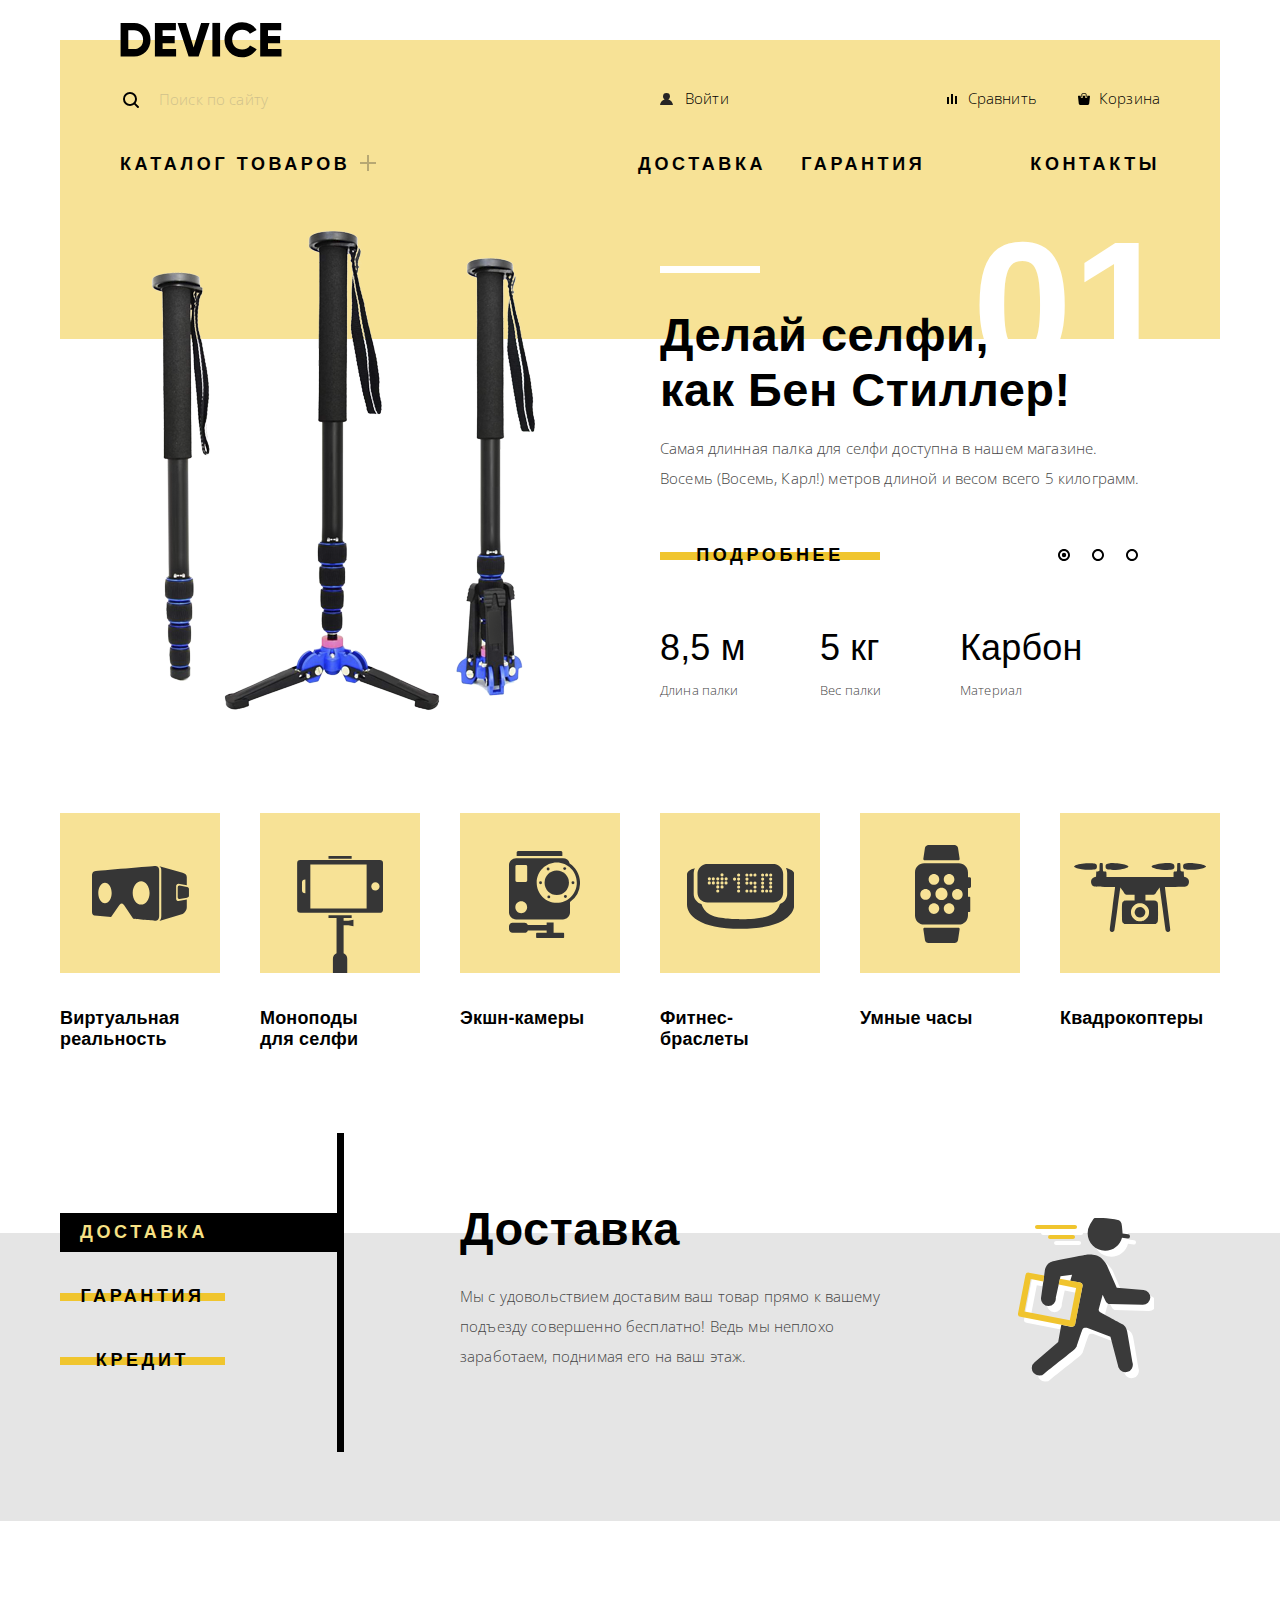
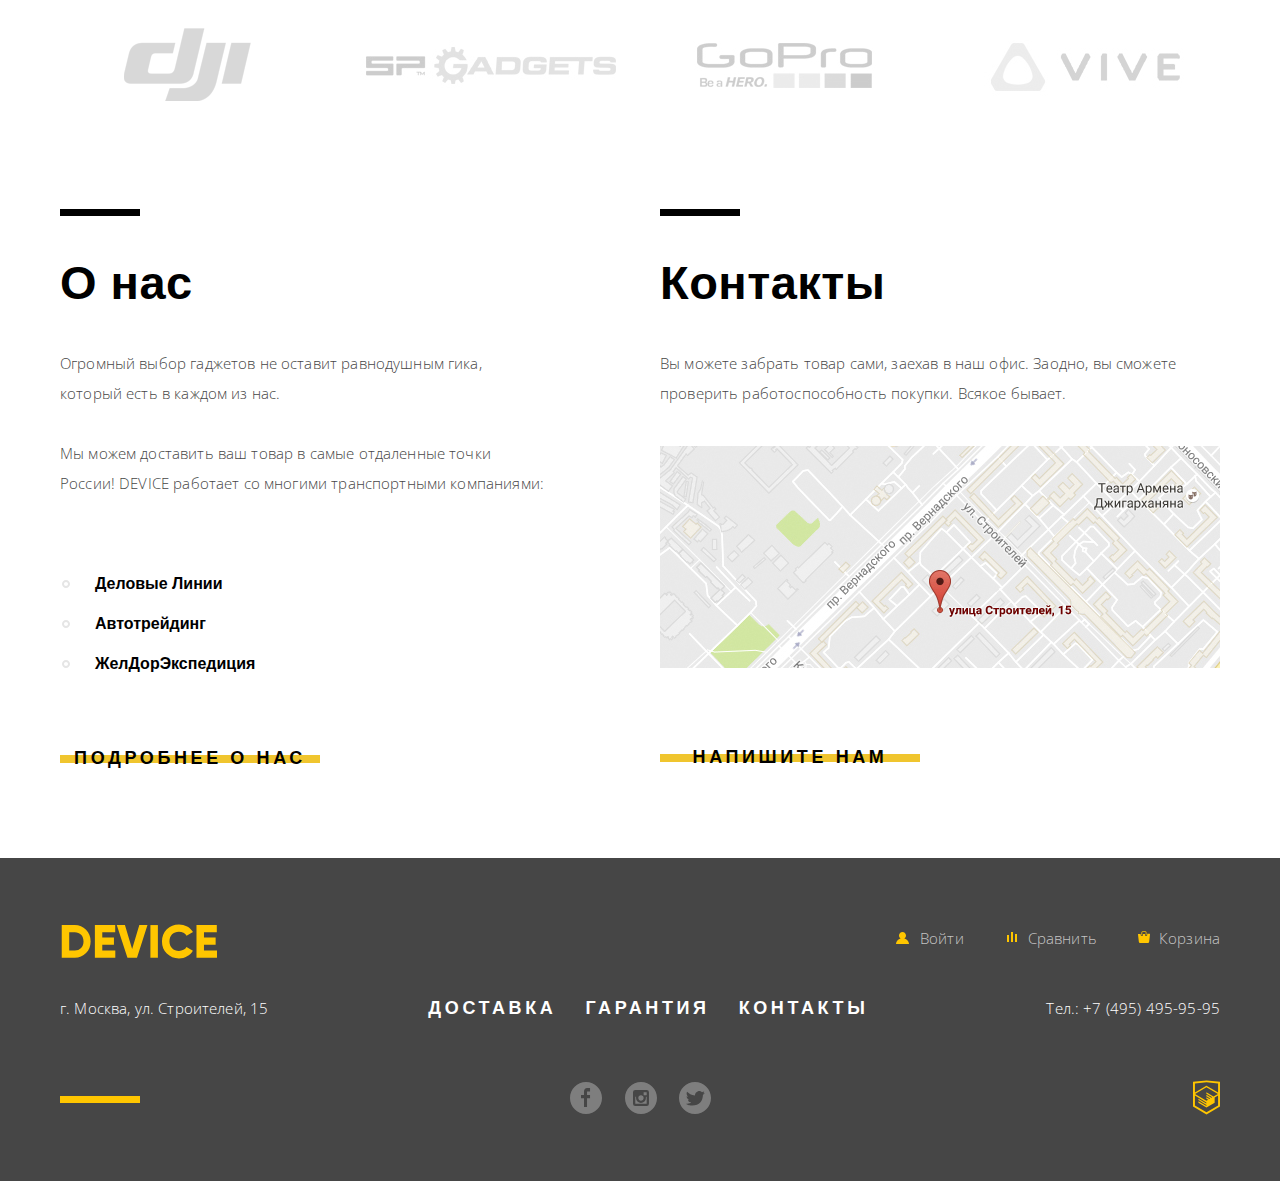
==== index.html @ 2a6118da "начали филтр" ====
<!DOCTYPE html>
<html lang="ru">
  <head>
    <meta charset="utf-8">
    <title>HTML Academy: Девайс</title>
    <link href="https://fonts.googleapis.com/css?family=Open+Sans:300&amp;subset=cyrillic" rel="stylesheet">
    <link href="css/normalize.css" rel="stylesheet">
    <link href="css/style.css" rel="stylesheet">
  </head>
  <body>

    <div class="container">
      <header class="main-header">
        <a class="header-logo">
          <img src="img/logo.svg" width="164" height="36" alt="Логотип магазина гаджетов «Девайс»">
        </a>
        <div class="navigation">
          <form class="search-navigation" action="https://echo.htmlacademy.ru" method="post">
            <label class="visually-hidden" for="search">Поиск по сайту</label>
            <input id="search" type="search" name="search" placeholder="Поиск по сайту">
            <button class="search">Найти</button>
          </form>
          <ul class="user-navigation">
            <li class="login">
              <a class="login-link" href="login.html">Войти</a>
            </li>
            <li class="compare">
              <a class="compare-link" href="compare.html">Сравнить</a>
            </li>
            <li class="cart">
              <a class="cart-link" href="cart.html">Корзина</a>
            </li>
          </ul>
        </div>

        <nav class="main-navigation">
          <ul class="site-navigation">
            <li class="catalog"><a class="catalog-link" href="catalog.html">Каталог товаров</a>
              <ul class="drop-menu">
                <li><a href="virtual-reality.html">Виртуальная реальность</a></li>
                <li><a href="monopods.html">Моноподы для селфи</a></li>
                <li><a href="cameras.html">Экшн-камеры</a></li>
                <li><a href="fitness-bracelet.html">Фитнес-браслеты</a></li>
                <li class="smart-watch"><a href="smart-watch.html">Умные часы</a></li>
                <li><a href="quadrocopters.html">Квадрокоптеры</a></li>
              </ul>
            </li>
            <li class="delivery-link"><a href="delivery.html">Доставка</a></li>
            <li class="guarantee-link"><a href="guarantee.html">Гарантия</a></li>
            <li class="contacts-link"><a href="contacts.html">Контакты</a></li>
          </ul>
        </nav>
      </header>
    </div>

    <main class="main-index">
      <h1 class="visually-hidden">Магазин гаджетов «Девайс»</h1>
      <input class="visually-hidden" type="radio" id="product-1" name="slider-toggle" checked>
      <input class="visually-hidden" type="radio" id="product-2" name="slider-toggle">
      <input class="visually-hidden" type="radio" id="product-3" name="slider-toggle">
      <input class="visually-hidden" type="radio" id="info-button-1" name="info-toggle" checked>
      <input class="visually-hidden" type="radio" id="info-button-2" name="info-toggle">
      <input class="visually-hidden" type="radio" id="info-button-3" name="info-toggle">
      <div class="container">
        <section class="slider">
          <h2 class="visually-hidden">Слайдер</h2>
          <div class="slide slide-thirst" id="slide1">
            <img src="img/slide-1.png" width="384" height="486" alt="селфи-палка">
            <div class="slider-text">
              <b class="slider-title">Делай селфи,<br> как Бен Стиллер!</b>
              <span class="number">01</span>
              <p>Самая длинная палка для селфи доступна в нашем магазине. Восемь (Восемь, Карл!) метров длиной и весом всего 5 килограмм.</p>
              <a class="button" href="http://placehold.it">Подробнее</a>
              <div class="table">
                <ul>
                  <li class="stroke2">8,5 м</li>
                  <li class="stroke1">Длина палки</li>
                </ul>
                <ul class="weight">
                  <li class="stroke2">5 кг</li>
                  <li class="stroke1">Вес палки</li>
                </ul>
                <ul>
                  <li class="stroke2">Карбон</li>
                  <li class="stroke1">Материал</li>
                </ul>
              </div>
            </div>
          </div>

          <div class="slide slide-second" id="slide2">
            <img src="img/slide-2.png" width="345" height="485" alt="фитнес-браслет">
            <div class="slider-text">
              <b class="slider-title">Худеем<br> правильно!</b>
              <span class="number">02</span>
              <p>Мотивирующие фитнес-браслеты помогут найти в себе силы не пропускать занятия и соблюдать диету.</p>
              <a class="button" href="http://placehold.it">Подробнее</a>
              <div class="table">
                <ul>
                  <li class="stroke2">48 часов</li>
                  <li class="stroke1">Без подзарядки</li>
                </ul>
              </div>
            </div>
          </div>

          <div class="slide slide-third" id="slide3">
            <img src="img/slide-3.png" width="526" height="334" alt="квадрокоптер">
            <div class="slider-text">
              <b class="slider-title">Порхает как бабочка, жалит как пчела!</b>
              <span class="number">03</span>
              <p>Этот обычный, на первый взгляд, квадрокоптер оснащен мощным лазером, замаскированным под стандартную камеру.</p>
              <a class="button" href="http://placehold.it">Подробнее</a>
              <div class="table">
                <ul>
                  <li class="stroke2">800 м</li>
                  <li class="stroke1">Дальность полета</li>
                </ul>
                <ul>
                  <li class="stroke2">50 м</li>
                  <li class="stroke1">Радиус поражения</li>
                </ul>
              </div>
            </div>
          </div>

          <div class="navigation-slider">
            <label for="product-1">Слайд1</label>
            <label for="product-2">Слайд2</label>
            <label for="product-3">Слайд3</label>
          </div>
        </section>
      </div>

      <div class="container">
        <section class="catalog-icon">
          <h2 class="visually-hidden">Каталог</h2>
          <ul class="catalog-icon-list">
            <li class="catalog-icon-categories">
              <a class="icon icon1" href="virtual-reality.html">
                <h3>Виртуальная реальность</h3>
                <div class="catalog-icon-icons"></div>
              </a>
            </li>
            <li class="catalog-icon-categories">
              <a class="icon icon2" href="monopods.html">
                <h3>Моноподы<br>для селфи</h3>
                <div class="catalog-icon-icons"></div>
              </a>
            </li>
            <li class="catalog-icon-categories">
              <a class="icon icon3" href="cameras.html">
                <h3>Экшн-камеры</h3>
                <div class="catalog-icon-icons"></div>
              </a>
            </li>
            <li class="catalog-icon-categories">
              <a class="icon icon4" href="fitness-bracelet.html">
                <h3>Фитнес-браслеты</h3>
                <div class="catalog-icon-icons"></div>
              </a>
            </li>
            <li class="catalog-icon-categories">
              <a class="icon icon5" href="smart-watch.html">
                <h3>Умные часы</h3>
                <div class="catalog-icon-icons"></div>
              </a>
            </li>
            <li class="catalog-icon-categories">
              <a class="icon icon6" href="quadrocopters.html">
                <h3>Квадрокоптеры</h3>
                <div class="catalog-icon-icons"></div>
              </a>
            </li>
          </ul>
        </section>
      </div>

      <section class="info">
        <h2 class="visually-hidden">Информация</h2>
        <div class="container">
          <div class="info-block">
            <div class="info-navigation">
              <label class="button" for="info-button-1">Доставка</label>
              <label class="button" for="info-button-2">Гарантия</label>
              <label class="button" for="info-button-3">Кредит</label>
            </div>

            <div id="delivery" class="info-about-us">
              <h2 class="info-about">Доставка</h2>
              <p>Мы с удовольствием доставим ваш товар прямо к вашему подъезду совершенно бесплатно! Ведь мы неплохо заработаем, поднимая его на ваш этаж.</p>
              <div class="delivery-icon"></div>
            </div>

            <div id="warranty" class="info-about-us">
              <h2 class="info-about">Гарантии</h2>
              <p>Если из-за возгорания купленного у нас товара у вас сгорит дом — не переживайте, мы выдадим вам новый.<br>Товар, не дом, конечно же.</p>
              <div class="warranty-icon"></div>
            </div>

            <div id="credit" class="info-about-us">
              <h2 class="info-about">Кредит</h2>
              <p>Залезть в долговую яму стало проще! Кредитные консультанты подберут для вас наиболее выгодные<br>условия кредита. Выгодные для нашего банка, разумеется.</p>
              <div class="credit-icon"></div>
            </div>
          </div>
        </div>
      </section>

      <div class="container">
        <section class="logotypes">
          <h2 class="visually-hidden">Производители девайсов</h2>
          <ul class="logotypes-fabricator">
            <li class="logotype-1"><img src="img/logo-1.png" width="260" height="100" alt="dji"></li>
            <li class="logotype-2"><img src="img/logo-2.png" width="260" height="100" alt="sp gadget"></li>
            <li class="logotype-3"><img src="img/logo-3.png" width="260" height="100" alt="gopro"></li>
            <li class="logotype-4"><img src="img/logo-4.png" width="260" height="100" alt="vive"></li>
          </ul>
        </section>

        <section class="company">
          <div class="about-us">
            <h2 class="about-us-title">О нас</h2>
            <p>Огромный выбор гаджетов не оставит равнодушным гика, который есть в каждом из нас.</p>
            <p>Мы можем доставить ваш товар в самые отдаленные точки России! DEVICE работает со многими транспортными компаниями:</p>
            <ul class="list">
              <li>Деловые Линии</li>
              <li>Автотрейдинг</li>
              <li>ЖелДорЭкспедиция</li>
            </ul>
            <a class="button about-us-button" href="http://placehold111.it">Подробнее о нас</a>
          </div>
          <div class="contacts">
            <h2 class="about-us-title">Контакты</h2>
            <p>Вы можете забрать товар сами, заехав в наш офис. Заодно, вы сможете проверить работоспособность покупки. Всякое бывает.</p>
            <a href="map.html">
              <img src="img/map.jpg" width="560" height="222" alt="г. Москва, улица Строителей,15">
            </a>
            <a class="button about-us-button" href="write_us.html">Напишите нам</a>
          </div>
        </section>
      </div>
    </main>

    <footer class="main-footer">
        <div class="container">
          <div class="first-line">
            <a class="footer-logo">
              <img src="img/logo_footer.svg" width="160" height="35" alt="Логотип магазина гаджетов «Девайс»">
            </a>
            <ul class="footer-user-navigation">
              <li class="login">
                <a class="login-link-footer" href="login.html">Войти</a>
              </li>
              <li class="compare">
                <a class="compare-link-footer" href="compare.html">Сравнить</a>
              </li>
              <li class="cart">
                <a class="cart-link-footer" href="cart.html">Корзина</a>
              </li>
            </ul>
          </div>
          <div class="second-line">
            <p class="footer-contact">г. Москва, ул. Строителей, 15</p>
            <ul class="footer-site-navigation">
              <li><a href="delivery.html">Доставка</a></li>
              <li><a href="guarantee.html">Гарантия</a></li>
              <li><a href="contacts.html">Контакты</a></li>
            </ul>
            <p class="footer-contact-phone">Тел.: +7 (495) 495-95-95</p>
          </div>
          <div class="third-line">
            <ul class="footer-social">
              <li>
                <a class="social-button" href="#">
                  <img src="img/fb.svg" width="32" height="32" alt="Фейсбук">
                </a>
              </li>
              <li>
                <a class="social-button" href="#">
                  <img src="img/instagram.svg" width="32" height="32" alt="Инстаграм">
                </a>
              </li>
              <li>
                <a class="social-button" href="#">
                  <img src="img/twitter.svg" width="32" height="32" alt="Твиттер">
                </a>
              </li>
            </ul>
            <a class="html-academy" href="https://htmlacademy.ru">
              <img src="img/logo-html.svg" width="27" height="35" alt="HTML Academy">
            </a>
          </div>
        </div>
    </footer>

    <section class=" modal modal-write-us modal">
      <h2 class="visually-hidden">Напишите нам</h2>
      <form class="write-us-form" action="https://echo.htmlacademy.ru" method="post">
        <p class="write-us-item name-input">
          <label for="write-us-name">Ваше имя:</label>
          <input id="write-us-name" type="text" name="name" placeholder="Представьтесь, пожалуйста">
        </p>
        <p class="write-us-item e-mail-input">
          <label for="write-us-e-mail">Ваш e-mail</label>
          <input id="write-us-e-mail" type="text" name="e-mail" placeholder="Для отправки ответа">
        </p>
        <p class="write-us-item comment-input">
          <label for="write-us-comment">Текст письма:</label>
          <textarea name="input" id="write-us-comment" rows="7" placeholder="В свободной форме"></textarea>
        </p>
        <button class="button" type="submit">Отправить</button>
      </form>
      <button class="modal-close" type="button">Закрыть</button>
    </section>
    <section class="modal modal-map">
      <h2 class="visually-hidden">Как до нас добраться</h2>
      <img src="img/map-big.jpg" width="960" height="559" alt="г. Москва, улица Строителей,15">
      <button class="modal-close" type="button">Закрыть</button>
    </section>
  </body>
</html>
---- css/style.css ----
@font-face {
    font-family: 'gilroyextrabold';
    src: url('../fonts/gilroyextrabold-webfont.woff2') format('woff2');
    font-weight: normal;
    font-style: normal;
}

@font-face {
    font-family: 'gilroylight';
    src: url('../fonts/gilroylight-webfont.woff2') format('woff2');
    font-weight: normal;
    font-style: normal;
}

body {
  margin: 0;
  padding: 0;

  font-family: "Open Sans", Tahoma, sans-serif;
  font-size: 15px;
  letter-spacing: 0.01em;
  line-height: 30px;
  font-weight: 300;
  color: #464646;

  background-color: #ffffff;
}

a {
  text-decoration: none;
}

.visually-hidden {
  position: absolute;

  width: 1px;
  height: 1px;
  margin: -1px;
  border: 0;
  padding: 0;

  white-space: nowrap;

  clip-path: inset(100%);
  clip: rect(0 0 0 0);
  overflow: hidden;
}

.container {
  position: relative;

  width: 1160px;
  margin-left: auto;
  margin-right: auto;
  margin-bottom: 0;
  padding-left: 20px;
  padding-right: 20px;
}

.main-header {
  display: flex;
  flex-direction: column;

  margin-top: 40px;
  padding-left: 60px;
  padding-right: 60px;
  background-color: #f7e296;
  height: 299px;
}

.header-catalog {
  height: 186px;
  margin-bottom: 46px;
}

.header-logo {
  margin-top: -18px;
  margin-bottom: 22px;
  width: 164px;
  height: 36px;
}

.navigation {
  display: flex;
  justify-content: space-between;
  margin: 0;
  margin-bottom: 25px;
}

.search-navigation {
  position: relative;

  display: flex;
  justify-content: space-between;
  width: 441px;
  white-space: nowrap;
}

.search-navigation input {
  height: 49px;
  width: 356px;
  margin: 0;
  padding-top: 2px;
  padding-left: 39px;
  padding-bottom: 11px;
  border: 0;

  font-family: "Open Sans", Tahoma, sans-serif;
  font-size: 15px;
  letter-spacing: 0.01em;
  line-height: 36px;
  font-weight: 300;
  opacity: 0.3;
  border-bottom: 2px solid transparent;
  background-color: transparent;
}

.search-navigation::before {
  content: "";

  position: absolute;
  top: 12px;
  left: 3px;

  width: 16px;
  height: 16px;

  background-image: url('../img/search.svg');
  background-repeat: no-repeat;
  background-position: 0 0;
}

.search-navigation input:hover {
  opacity: 0.6;
  border-bottom: 2px solid transparent;
}

.search-navigation input:focus {
  opacity: 1;
  border-bottom: 2px solid #000000;
  outline: none;
}

.search-navigation input[type="search"]:focus + .search {
  display: block;
}

.navigation button {
  display: none;

  height: 49px;
  width: 85px;
  padding: 0;
  margin: 0;
  border: 2px solid #000000;
  border-radius: 0;
  background-color: inherit;
}

.navigation button:hover {
  display: block;

  color: #ffffff;
  background-color: #000000;
  outline: none;
}

.navigation button:focus {
  display: block;

  color: rgba(255, 255, 255, 0.3);
  background-color: #000000;
  outline: none;
}

.user-navigation {
  display: flex;
  justify-content: space-between;
  flex-wrap: wrap;
  width: 500px;
  margin: 0;
  padding: 0;
  font-size: 15px;
  line-height: 36px;
  color: #000000;
}

.login-link {
  position: relative;
  padding-left: 25px;
}

.login-link::before {
  content: "";

  position: absolute;
  top: 13px;
  left: 0px;

  width: 13px;
  height: 12px;

  background-image: url('../img/user.svg');
  background-repeat: no-repeat;
  background-position: 0 0;
}

.login {
  margin-right: 16px;
}

.exit {
  margin-right: 16px;
  opacity: 0.3;
}

.compare-link {
  position: relative;
  padding-left: 27px;
}

.compare {
  margin-left: auto;
}

.compare-link::before {
  content: "";

  position: absolute;
  top: 14px;
  left: 6px;

  width: 10px;
  height: 10px;

  background-image: url('../img/compare.svg');
  background-repeat: no-repeat;
  background-position: 0 0;
}

.cart-link {
  position: relative;
  padding-left: 25px;
}

.cart {
  margin-left: 37px;
}

.cart-link::before {
  content: "";

  position: absolute;
  top: 13px;
  left: 4px;

  width: 12px;
  height: 12px;

  background-image: url('../img/cart.svg');
  background-repeat: no-repeat;
  background-position: 0 0;
}

.compare-link:hover::before,
.cart-link:hover::before,
.login-link:hover::before {
  opacity: 0.6;
}

.compare-link:hover::before,
.cart-link:hover::before,
.login-link:focus::before {
  opacity: 0.3;
}

.main-navigation {
  margin-bottom: 38px;

  font-family: "Gilroy", Tahoma, sans-serif;
  font-size: 18px;
  letter-spacing: 0.2em;
  line-height: normal;
  font-weight: 800;
  text-transform: uppercase;
  color: #000000;
}

.site-navigation {
  display: flex;
  justify-content: space-between;
  flex-wrap: wrap;
  padding: 0;
  margin: 0 auto;
}

.main-navigation li {
  white-space: nowrap;
}

.catalog-link {
  padding-right: 30px;
}

.catalog {
  position: relative;
  margin-right: auto;
}

.delivery-link {
  margin-left: 35px;

}

.guarantee-link  {
  margin-left: 35px;
}

.contacts-link {
  margin-left: 105px;
}

.catalog-link::after {
  content: "";

  position: absolute;
  top: 1px;
  right: 4px;

  width: 16px;
  height: 16px;

  background-image: url('../img/plus.svg');
  background-repeat: no-repeat;
  background-position: 0 0;
  opacity: 0.3;
}

.site-navigation .drop-menu {
  position: absolute;
  top: 20px;
  left: -60px;
  z-index: 3;

  display: flex;
  flex-direction: column;
  flex-wrap: wrap;
  align-items: stretch;
  align-content: flex-start;

  width: 1160px;
  height: 140px;

  margin: 0;
  padding: 0;
  padding-top: 25px;
  background: #f7e296;

  font-family: "Open Sans", Tahoma, sans-serif;
  font-size: 15px;
  letter-spacing: 0.01em;
  line-height: 36px;
  font-weight: 300;
}

.main-navigation > ul > li .drop-menu {
  display: none;
}

.smart-watch {
  margin-bottom: 40px;
}

.drop-menu li {
  margin-left: 60px;
}

.drop-menu a {
  display: flex;
  letter-spacing: normal;
  text-transform: none;
}

.main-navigation > ul > li:hover .drop-menu {
    display: flex;
}

.search-navigation,
.site-navigation,
.user-navigation,
.drop-menu {
  list-style: none;
}

.site-navigation a,
.user-navigation a,
.drop-menu a {
  display: block;
  color: #000000;
}

.site-navigation a:hover,
.user-navigation a:hover,
.search-navigation a:hover {
  color: rgba(0, 0, 0, 0.6);
}

.site-navigation a:focus,
.user-navigation a:focus {
  color: rgba(0, 0, 0, 0.3);
}

.search-navigation a:focus {
  color: rgba(0, 0, 0, 1);
}

.slide b {
  font-family: "Gilroy", Tahoma, sans-serif;
  font-size: 47px;
  line-height: normal;
  font-weight: 800;
  letter-spacing: 0.01em;
  color: #000000;
}

.slider-text p,
.info p,
.company p {
  font: inherit;
}

.slider {

  display: flex;
  justify-content: flex-end;
  width: 1160px;
  margin: 0 auto;

  margin-top: -112px;
  margin-bottom: 98px;
}

.slide {
  display: none;
}

.slider-text  {
  display: block;
  width: 560px;
  padding: 0;
  margin-top: 80px;
}

.slider-text p {
  margin-top: 16px;;
  margin-right: 70px;
  margin-bottom: 43px;
}

.slide-thirst img {
  margin-left: 85px;
  margin-right: 125px;
}

.slide-second img {
  margin-left: 116px;
  margin-right: 132px;
}

.slide-third img {
  margin-top: 65px;
  margin-left: 26px;
  margin-right: 40px;
}

.slider-title {
  position: relative;
  z-index: 2;

  margin-top: 80px;
}

.slider-title::after {
  content: "";

  position: absolute;
  top: -42px;
  left: 0;

  width: 100px;
  height: 7px;

  background-color: #ffffff;
}

.number {
  position: absolute;
  top: -12px;
  right: 68px;

  font-family: "Gilroy", Tahoma, sans-serif;
  font-size: 179px;
  line-height: 179px;
  font-weight: 800;
  color: #ffffff;
}

.navigation-slider {
  position: absolute;
  bottom: 154px;
  right: 80px;

  display: flex;
  margin: 0;

  font-size: 0;
}

.navigation-slider label {
  display: inline-block;

  width: 12px;
  height: 12px;
  margin-right: 22px;

  background-image: url('../img/radio-off.svg');
  cursor: pointer;
}

.table {
  display: flex;
}

.table ul {
  width: 160px;
  padding: 0;

  list-style: none;
}

.table .weight {
  width: 140px;
}

.table .stroke2 {
  margin-bottom: 11px;
}

.slider-text .button {
  width: 210px;
  margin: 0;
  margin-bottom: 37px;
}

.button {
  position: relative;
  display: inline-block;
  z-index: 1;
  padding: 9px 5px;

  font-family: "Gilroy", Tahoma, sans-serif;
  font-size: 18px;
  line-height: normal;
  letter-spacing: 0.2em;
  font-weight: 800;
  color: rgba(0, 0, 0, 1);
  vertical-align: middle;
  text-align: center;
  text-transform: uppercase;

  text-decoration: none;
}

.button::before {
  content: "";

  position: absolute;
  top: 40%;
  left: 0;
  z-index: -1;
  width: 100%;
  height: 8px;
  background-color: #f0c52e;
  transition: all 0.3s ease-in-out;
}

.button:hover::before {
  display: inline-block;

  top: 0;
  height: 100%;
}

.button:focus {
  display: inline-block;

  color: rgba(0, 0, 0, 0.3);
}

.stroke1 {
  font-size: 13px;
  line-height: 20px;
  font-weight: 300;
  color: inherit;
}

.stroke2 {
  font-family: "Gilroy", Tahoma, sans-serif;
  font-size: 36px;
  line-height: normal;
  font-weight: 300;
  color: #000000;
}

#product-1:checked ~ .container #slide1,
#product-2:checked ~ .container #slide2,
#product-3:checked ~ .container #slide3 {
  display: flex;
}

#product-1:checked ~ .container label[for="product-1"],
#product-2:checked ~ .container label[for="product-2"],
#product-3:checked ~ .container label[for="product-3"] {
  background-image: url('../img/radio-on.svg');
}

.main-index input {
  display: none;
}

.catalog-icon-list {
  display: flex;
  justify-content: space-between;
  align-items: flex-start;

  position: relative;
  top:0;

  margin: 0;
  padding: 0;
  list-style: none;
}

.icon1::before {
  content: "";

  position: absolute;
  top: 0px;
  z-index: 1;

  width: 160px;
  height: 160px;

  background-image: url('../img/popular-1.svg');
  background-repeat: no-repeat;
  background-position: 50% 50% ;
}

.icon2::before {
  content: "";

  position: absolute;
  top: 0px;
  z-index: 1;

  width: 160px;
  height: 160px;

  background-image: url('../img/popular-2.svg');
  background-repeat: no-repeat;
  background-position: 50% 100% ;
}

.icon3::before {
  content: "";

  position: absolute;
  top: 0px;
  z-index: 1;

  width: 160px;
  height: 160px;

  background-image: url('../img/popular-3.svg');
  background-repeat: no-repeat;
  background-position: 55% 52% ;
}

.icon4::before {
  content: "";

  position: absolute;
  top: 0px;
  z-index: 1;

  width: 160px;
  height: 160px;

  background-image: url('../img/popular-4.svg');
  background-repeat: no-repeat;
  background-position: 50% 54% ;
}

.icon5::before {
  content: "";

  position: absolute;
  top: 0px;
  z-index: 1;

  width: 160px;
  height: 160px;

  background-image: url('../img/popular-5.svg');
  background-repeat: no-repeat;
  background-position: 53% 52% ;
}

.icon6::before {
  content: "";

  position: absolute;
  top: 0px;
  z-index: 1;

  width: 160px;
  height: 160px;

  background-image: url('../img/popular-6.svg');
  background-repeat: no-repeat;
  background-position: 50% 55% ;
}

.catalog-icon-list h3 {
  order: 2;

  margin-top: 0;

  font-family: "Gilroy", Tahoma, sans-serif;
  font-size: 18px;
  letter-spacing: 0.01em;
  line-height: normal;
  font-weight: 800;
  vertical-align: top;
  list-style: none;
}

.catalog-icon-categories div {
  order: 1;
  margin-bottom: 35px;

  width: 160px;
  height: 160px;
  background-color: #f0c52e;
  opacity: 0.5;
}

.catalog-icon-categories {
  margin-left: 40px;
  margin-bottom: 85px;
}

.catalog-icon-categories:first-child {
  margin-left: 0;
}

.catalog-icon-categories a {
  display: flex;
  flex-direction: column;

  width: 160px;
  margin-bottom: 0;
  color: #000000;
}

.catalog-icon-categories a:hover::before {
  background-color: #f0c52e;
}

.catalog-icon-categories a:focus {
  opacity: 0.3;
}

.info {
  position: relative;
  min-height: 288px;
  margin-top: 80px;
  margin-bottom: 95px;
  padding: 0;
  background-color: #e5e5e5;
}

.info-block {
  display: flex;
  justify-content: space-between;
  position: relative;
}

.info-navigation {
  position: relative;
  width: 280px;

  margin-top: -20px;


  font-family: "Gilroy", Tahoma, sans-serif;
  font-size: 18px;
  letter-spacing: 0.2em;
  line-height: normal;
  font-weight: 800;
  text-transform: uppercase;
  color: #000000;
}


.info-about-us {
  display: none;
  position: relative;
  width: 760px;
  margin-top: -32px;
  margin-left: 120px;
}

.info-navigation label {
  z-index: 1;
  min-width: 125px;
  max-width: 250px;
  min-height: 20px;
  padding-left: 20px;
  padding-right: 20px;

  margin-bottom: 25px;
  background-color: transparent;
  border: none;
  outline: none;
  cursor: pointer;
}

#info-button-1:checked ~ .info #delivery,
#info-button-2:checked ~ .info #warranty,
#info-button-3:checked ~ .info #credit {
  display: block;
}

#info-button-1:checked ~ .info label[for=info-button-1],
#info-button-2:checked ~ .info label[for=info-button-2],
#info-button-3:checked ~ .info label[for=info-button-3] {
    color: #f7e184;
}

#info-button-1:checked ~ .info label[for=info-button-1]::before,
#info-button-2:checked ~ .info label[for=info-button-2]::before,
#info-button-3:checked ~ .info label[for=info-button-3]::before {
  top: 0;
  width: 280px;
  height: 100%;
  background-color: #000000;
}

.info-navigation::before {
  content: "";

  position: absolute;
  top: -80px;
  left: 277px;
  width: 7px;
  height: 319px;
  background-color: #000000;
}

.info-about {
  margin: 0;
  margin-bottom: 25px;

  font-family: "Gilroy", Tahoma, sans-serif;
  font-size: 47px;
  letter-spacing: 0.01em;
  line-height: normal;
  font-weight: 800;
  color: #000000;
}

.info-about-us p {
  width: 440px;
}

.delivery-icon {
  position: absolute;
  top: 17px;
  left: 558px;
  width: 136px;
  height: 164px;
  background-image: url('../img/delivery.svg');
  background-repeat: no-repeat;
}

.warranty-icon {
  position: absolute;
  top:0;
  left: 568px;
  width: 171px;
  height: 195px;
  background-image: url('../img/warranty.svg');
  background-repeat: no-repeat;
}

.credit-icon {
  position: absolute;
  top:0;
  left: 568px;
  width: 156px;
  height: 188px;
  background-image: url('../img/credit.svg');
  background-repeat: no-repeat;
}

.logotypes-fabricator {
  position: relative;
  display: flex;
  justify-content: space-between;
  flex-direction: row;
  padding: 0;
  margin-bottom: 86px;
  list-style: none;
}

.logotype-1::before {
  content: "";
  display: none;

  position: absolute;
  top: 0px;

  width: 260px;
  height: 100px;

  background-image: url('../img/logo-1_hover.png');
  background-repeat: no-repeat;
}

.logotype-2::before {
  content: "";
  display: none;

  position: absolute;
  top: 0px;

  width: 260px;
  height: 100px;

  background-image: url('../img/logo-2_hover.png');
  background-repeat: no-repeat;
}

.logotype-3::before {
  content: "";
  display: none;

  position: absolute;
  top: 0px;

  width: 260px;
  height: 100px;

  background-image: url('../img/logo-3_hover.png');
  background-repeat: no-repeat;
}

.logotype-4::before {
  content: "";
  display: none;

  position: absolute;
  top: 0px;

  width: 260px;
  height: 100px;

  background-image: url('../img/logo-4_hover.png');
  background-repeat: no-repeat;
}

.logotype-1:hover::before,
.logotype-2:hover::before,
.logotype-3:hover::before,
.logotype-4:hover::before {
  display: block;
}

.about-us-title {
  position: relative;
  margin-top: 44px;
  margin-bottom: 38px;

  font-family: "Gilroy", Tahoma, sans-serif;
  font-size: 47px;
  letter-spacing: 0.01em;
  line-height: normal;
  font-weight: 800;
  color: #000000;
}

.about-us-title::after {
  content: "";

  position: absolute;
  top: -46px;
  left: 0;

  width: 80px;
  height: 7px;

  background-color: #000000;
}

.company {
  display: flex;
  justify-content: space-between;
  padding: 0;
  margin-bottom: 80px;
}

.about-us {
  width: 560px;
  padding-right: 75px;
}

.contacts {
  width: 560px;
  margin-left: 40px;
}

.about-us p {
  margin-bottom: 30px;
}

.contacts p {
  margin-bottom: 38px;
}

.about-us ul {
  margin-top: 66px;
  margin-bottom: 55px;
}

.list {
  padding-left: 35px;

  font-family: "Gilroy", Tahoma, sans-serif;
  font-size: 16px;
  letter-spacing: 0;
  line-height: 40px;
  font-weight: 800;
  color: #000000;
  list-style: none;
}

.list li {
  position: relative;
}

.list li::before {
  content: "";

  position: absolute;
  top: 11px;
  left: -38px;

  width: 18px;
  height: 18px;

  background-image: url('../img/bulit.svg');
  background-repeat: no-repeat;
}
.contacts img {
  margin-bottom: 61px;
}

.about-us-button {
  min-width: 250px;
  max-width: 560px;
}

.page-title {
  margin-bottom: 30px;
  margin-left: 60px;
  padding: 0;

  font-family: "Gilroy", Tahoma, sans-serif;
  font-size: 47px;
  letter-spacing: 0.01em;
  font-weight: 800;
  color: #000000;

}

.breadcrumbs {
  display: flex;
  justify-content: flex-start;
  flex-wrap: wrap;
  margin-left: 60px;
  margin-top: 0;
  margin-bottom: 44px;
  padding: 0;

  font-family: "Open Sans", Tahoma, sans-serif;
  font-size: 14px;
  letter-spacing: 0.01em;
  font-weight: 300;
  color: rgba(0, 0, 0, 0.3);
  list-style: none;
}

.breadcrumbs li {
  position: relative;
  margin-right: 37px;
}

.breadcrumbs li::after {
  content: "";
  top: 12px;
  right: -19px;

  position: absolute;

  width: 4px;
  height: 7px;
  background-image: url('../img/nav-arrow.svg');
  background-repeat: no-repeat;
  background-color: transparent;
}

.breadcrumbs li:last-child {
  margin-right: 0;
}

.breadcrumbs a {
  color: rgba(0, 0, 0, 0.3);
}

.breadcrumbs a:hover {
  color: rgba(0, 0, 0, 0.6);
}

.breadcrumbs a:focus {
  color: rgba(0, 0, 0, 0.1);
}

.breadcrumbs-current::after {
  display: none;
}

.titles-container {
  min-height: 70px;
  margin: 0;
  padding: 0;
  background-color: rgba(0, 0, 0, 0.08);
}

.titles-wrapper {
  display: flex;
  justify-content: space-between;
  align-items: center;
  height: 70px;
  padding: 0;
}

.catalog-container {
  background-color: rgba(0, 0, 0, 0.3);

}

.filtrs-title,
.sort-title {
  margin: 0;
  padding: 0;

  font-family: "Gilroy", Tahoma, sans-serif;
  font-size: 16px;
  letter-spacing: 0.2em;
  line-height: normal;
  font-weight: 800;
  text-transform: uppercase;
  color: #000000;
}

.filtrs-title {
  margin-left: 60px;
  margin-right: 60px;
}

.sort {
  display: flex;
  justify-content: space-between;
  align-items: center;
  width: 760px;
}

.current {
  opacity: 1;
}

.sort-list a {
  font-size: 14px;
  letter-spacing: 0;
  line-height: 18px;
  font-weight: 300;
  color: rgba(0, 0, 0, 0.3);
}

.sort-list a:hover {
  color: rgba(0, 0, 0, 0.6);
}

.sort-list a:focus {
  color: rgba(0, 0, 0, 1);
}


.sort-list {
  display: flex;
  justify-content:flex-start;
  width: 500px;
  padding: 0;
  margin: 0;
  margin-right: auto;
  margin-left: 55px;
  list-style: none;
}

.sort-list li {
  margin-right: 29px;
}

.sort-list-min {
  display: flex;
  justify-content:space-between;
  width: 42px;
  height: 15px;
  padding: 0;
  margin: 0;
  list-style: none;
}

.max,
.min {
  position: relative;

  width: 11px;
  height: 10px;

  font-size: 0;
}

.max a::after {
  content: "";
  top: 0;
  left: 0;

  position: absolute;

  width: 11px;
  height: 10px;
  background-image: url('../img/icon-up-dir.svg');
  background-repeat: no-repeat;
  opacity: 0.2;
}

.min a::after {
  content: "";
  top: 0;
  left: 0;

  position: absolute;

  width: 11px;
  height: 10px;
  background-image: url('../img/icon-down-dir.svg');
  background-repeat: no-repeat;
}

.max a:hover::after,
.min a:hover::after {
  opacity: 0.4;
}

.max a:focus::after,
.min a:focus::after {
  opacity: 1;
}

.catalog-container .container {
  display: flex;
}

.filtrs {
  width: 200px;
  margin-left: 0;
  padding: 0;
  margin-top: 83px;
  margin-left: 60px;
}

.filter fieldset {
  border: none;
  margin: 0;
  margin-bottom: 47px;
  padding: 0;
}

.filter legend {
  margin-bottom: 20px;

  font-family: "Gilroy", Tahoma, sans-serif;
  font-size: 18px;
  letter-spacing: 0.01em;
  line-height: normal;
  font-weight: 800;
  color: #000000;
}

.filter-option label {
  position: relative;

  display: block;

  font-size: 14px;
  letter-spacing: 0.01em;
  line-height: 40px;
  font-weight: 300;
  color: #000000;

  cursor: pointer;
}

.filter ul {
  margin: 0;
  padding: 0;

  list-style: none;
}

.filter-option {
  margin-left: 40px;
  padding: 0;
}

.filter-input:hover {
  opacity: 0.6;
}

.filter-input:disabled + label {
  color: rgba(166, 166, 166);
}

.filter-input-checkbox + label::before {
  content: "";
  position: absolute;
  top: 7px;
  left: -39px;

  width: 23px;
  height: 23px;
  background-image: url('../img/checkbox-off.svg');
  background-repeat: no-repeat;
}

.filter-input-checkbox:checked + label::before {
  content: "";
  position: absolute;
  top: 7px;
  left: -39px;

  width: 27px;
  height: 23px;
  background-image: url('../img/checkbox-on.svg');
  background-repeat: no-repeat;
}

.filter-input-radio + label::before {
  content: "";
  position: absolute;
  top: 7px;
  left: -40px;

  width: 25px;
  height: 25px;
  background-image: url('../img/radio-off.svg');
  background-repeat: no-repeat;
}

.filter-input-radio:checked + label::before {
  content: "";
  position: absolute;
  top: 7px;
  left: -40px;

  width: 25px;
  height: 25px;
  background-image: url('../img/radio-on.svg');
  background-repeat: no-repeat;
}

.catalog-section {
  width: 832px;

  /* Временно для сетки */
  min-height: 1287px;
}


.catalog-list {
  display: flex;
  justify-content: space-between;
  flex-wrap: wrap;
  width: 760px;
  margin-left: 40px;
  margin-top: 71px;
  list-style: none;
}

.catalog-item-image {
  width: 360px;
  height: 380px;
  background-color: #ececec;
}

.catalog-item {
  width: 360px;
  margin-bottom: 50px;

  /* Временно для сетки */
  min-height: 457px;
}

.catalog-item h3 {
  font-family: "Gilroy", Tahoma, sans-serif;
  font-size: 18px;
  letter-spacing: 0.01em;
  line-height: normal;
  font-weight: 800;
  text-transform: none;
  color: #000000;
}

.price {
  font-family: "Gilroy", Tahoma, sans-serif;
  font-size: 16px;
  letter-spacing: 0.01em;
  line-height: normal;
  font-weight: 300;
  color: #464646;
  text-align: right;
}

.catalog-item:hover {
  background-color: rgba(238, 238, 238, 0.7);
}


.filter button,
.catalog-hover button {
  font-family: "Gilroy", Tahoma, sans-serif;
  font-size: 18px;
  letter-spacing: 0.2em;
  font-weight: 800;
  color: rgba(0, 0, 0, 1);
  text-align: center;
  vertical-align: middle;
  text-transform: uppercase;
  border: none;
  border-radius: 0;
  background-color: inherit;
}

.filter button {
  width: 200px;
}

.filter button:hover,
.catalog-hover button:hover {
  color: rgba(0, 0, 0);
  background-color: #f0c52e;
  outline: none;
}

.filter button:focus,
.catalog-hover button:focus {
  color: rgba(0, 0, 0, 0.3);
  background-color: #f0c52e;
  outline: none;
}

.catalog-compare {
  font-size: 13px;
  letter-spacing: 0.01em;
  font-weight: 300;
  color: rgba(0, 0, 0, 0.5);
  text-align: center;
  vertical-align: middle;
  border: none;
  border-radius: 0;
  background-color: inherit;
}

.catalog-compare:hover {
  color: rgba(0, 0, 0);
}

.catalog-compare:focus {
  color: rgba(0, 0, 0, 0.2);
}

.catalog-hover,
.pagination-menu,
.pagination-item {
  list-style: none;
}

.pagination-container {
  display: flex;
  justify-content: space-between;
  width: 760px;
  padding: 0;
  margin-left: 73px;
  margin-bottom: 80px;
  background-color: rgba(0, 0, 0, 0.08);

  /* Временно для сетки */
  min-height: 70px;
}

.pagination-list {
  display: flex;
  justify-content: space-between;
}

.pagination-item a {
  font-family: "Gilroy", Tahoma, sans-serif;
  font-size: 16px;
  letter-spacing: 0.2em;
  line-height: normal;
  font-weight: 800;
  color: rgba(0, 0, 0, 0.3);
}

.pagination-item a:hover {
  color: rgba(0, 0, 0, 0.6)
}

.pagination-item a:focus {
  color: rgba(0, 0, 0, 1)
}

.pagination-item a:active {
  color: rgba(0, 0, 0, 1)
}

.pagination-menu {
  font-family: "Gilroy", Tahoma, sans-serif;
  font-size: 16px;
  letter-spacing: 0.2em;
  line-height: normal;
  font-weight: 800;
  color: rgba(0, 0, 0, 1);
  border: none;
  border-radius: 0;
  background-color: inherit;
}

.pagination-menu:hover {
  background-color: rgba(0, 0, 0, 0.08);
}

.pagination-menu:focus {
  color: rgba(0, 0, 0, 0.3);
  background-color: rgba(0, 0, 0, 0.08);
}




.main-footer {
  min-height: 261px;
  padding-top: 62px;
  color: #ffffff;
  background-color: #464646;
}

.first-line {
  display: flex;
  justify-content: space-between;
  margin-bottom: 25px;

  /* Временно для сетки */
  min-height: 36px;
}

.footer-logo {
  margin-top: 4px;
}

.footer-user-navigation,
.footer-site-navigation {
  list-style: none;
}

.footer-user-navigation {
  width: 328px;
  display: flex;
  justify-content: space-between;
  padding: 0;
  margin: 0;

  font-size: 15px;
  line-height: 36px;
  text-align: right;
}

.footer-user-navigation a {
  color: rgba(255, 255, 255, 0.7);
}

.footer-user-navigation a:hover {
  color: #ffffff;
}

.footer-user-navigation a:focus {
  color: rgba(255, 255, 255, 0.3);
}

.login-link-footer {
  position: relative;
  padding-left: 28px;
}

.login-link-footer::before {
  content: "";

  position: absolute;
  top: 4px;
  left: 4px;

  width: 13px;
  height: 12px;

  background-image: url('../img/user_footer.svg');
  background-repeat: no-repeat;
  background-position: 0 0;
}

.compare-link-footer {
  position: relative;
  padding-left: 27px;
}

.compare-link-footer::before {
  content: "";

  position: absolute;
  top: 4px;
  left: 6px;

  width: 10px;
  height: 10px;

  background-image: url('../img/compare_footer.svg');
  background-repeat: no-repeat;
  background-position: 0 0;
}

.cart-link-footer {
  position: relative;
  padding-left: 25px;
}

.cart-link-footer::before {
  content: "";

  position: absolute;
  top: 3px;
  left: 4px;

  width: 12px;
  height: 12px;

  background-image: url('../img/cart_footer.svg');
  background-repeat: no-repeat;
  background-position: 0 0;
}

.compare-link-footer:hover::before,
.cart-link-footer:hover::before,
.login-link-footer:hover::before {
  opacity: 0.6;
}

.compare-link-footer:focus::before,
.cart-link-footer:focus::before,
.login-link-footer:focus::before {
  opacity: 0.3;
}

.second-line {
  display: flex;
  justify-content: space-between;
  margin-bottom: 57px;
  padding: 0;
}

.footer-contact {
  margin: 0;
  margin-right: 160px;
}

.footer-contact-phone {
  margin: 0;
  margin-left: auto;
}

.footer-site-navigation {
  width: 440px;
  display: flex;
  justify-content: space-between;
  align-items: center;
  padding: 0;
  margin: 0;

  font-family: "Gilroy", Tahoma, sans-serif;
  font-size: 18px;
  letter-spacing: 0.2em;
  line-height: normal;
  font-weight: 800;
  text-transform: uppercase;
  color: #000000;
  text-align: center;
}

.footer-site-navigation a {
  color: #ffffff;
}

.footer-site-navigation a:hover {
  color: rgba(255, 255, 255, 0.6);
}

.footer-site-navigation a:focus {
  color: rgba(255, 255, 255, 0.3);
}

.third-line {
  position: relative;

  display: flex;
  justify-content: space-between;
  margin-bottom: 65px;
  padding: 0;
}

.third-line::before {
  content: "";

  position: absolute;
  top: 16px;
  left: 0;

  width: 80px;
  height: 7px;

  background-color: #ffc600;
}

.footer-social {
  width: 141px;
  display: flex;
  justify-content: space-between;
  align-items: center;
  margin: 0;
  margin-left: 510px;
  padding: 0;

  text-align: center;
  list-style: none;

  opacity: 0.3;
}

.footer-social a:hover {
  opacity: 0.6;
}

.footer-social a:focus {
  opacity: 0.1;
}

.social-button {
  color: #ffffff;
}

.html-academy:hover {
  opacity: 0.6;
}

.html-academy:focus {
  opacity: 0.3;
}

.modal {
  position: fixed;
}

.modal-write-us {
  display: none;

  top: 50%;
  left: 50%;
  z-index: 5;

  width: 760px;
  min-height: 380px;
  margin-left: -480px;
  margin-top: -420px;
  padding-left: 100px;
  padding-right: 100px;
  padding-top: 93px;
  padding-bottom: 80px;

  color: #000000;
  background-color: #ffffff;
  box-shadow:
  0 10px 20px 0px rgba(4, 6, 6, 0.2),
  -40px 0 40px -40px rgba(2,4,6,.75),
  40px 0 40px -40px rgba(2,4,6,.75);
}

.modal-map {
  display: none ;

  top: 50%;
  left: 50%;
  z-index: 5;

  width: 960px;
  height: 559px;
  margin-left: -480px;
  margin-top: -280px;

  background-color: #ffffff;
  box-shadow:
  0 10px 20px 0px rgba(4, 6, 6, 0.2);
}

.modal-close {
  position: absolute;
  top: 22px;
  right: 22px;

  width: 55px;
  height: 55px;

  font-size: 0;
  background-image: url('../img/modal-close.svg');
  background-color: transparent;
  border: 0px;
  border-radius: 0px;
  opacity: 0.5;

  cursor: pointer;
}

.modal-close:hover {
  opacity: 1;
  outline: none;
}

.modal-close:focus {
  opacity: 0.3;
  outline: none;
}

.write-us-form p {
  margin-top: 0;
  margin-bottom: 32px;
}

.write-us-item label {
  font-family: "Gilroy", Tahoma, sans-serif;
  font-size: 18px;
  letter-spacing: 0;
  font-weight: 800;
  color: #000000;
  margin-bottom: 7px;
}

.write-us-form {
  display: flex;
  flex-wrap: wrap;
}

.write-us-form input[type="text"],
.write-us-form textarea {
  font: inherit;
  font-size: 14px;
  letter-spacing: 0;
  line-height: 18px;
  font-weight: 300;
  color: rgba(70, 70, 70, 0.4);

  background-color: rgba(245, 245, 245, 0.5);
}

.write-us-form input[type="text"] {

  box-sizing: border-box;
  width: 360px;
  margin: 0;
  padding: 13px 20px;
  border: 3px solid transparent;
}

.name-input {
  margin-right: 40px;
}

.write-us-form textarea {
  box-sizing: border-box;
  width: 760px;
  padding: 13px 20px;
  border: 3px solid transparent;
}

.write-us-item {
  display: flex;
  flex-direction: column;
}

.write-us-form input:hover,
.write-us-form textarea:hover {
  background-color: rgba(245, 245, 245, 0.8);
  border: 3px solid transparent;
  outline: none;
}

.write-us-form input:focus,
.write-us-form textarea:focus {
  background-color: #ffffff;
  border: 3px solid #f0c52e;
  opacity: 0,5;
  outline: none;
}

.write-us-form input:invalid {
  background-color: #edb5b5;
  border: 3px solid transparent;
  opacity: 0,5;
  outline: none;
}

.write-us-form button {
  min-width: 200px;

 font-family: "Gilroy", Tahoma, sans-serif;
 font-size: 18px;
 letter-spacing: 0.2em;
 font-weight: 800;
 color: rgba(0, 0, 0, 1);
 text-align: center;
 vertical-align: middle;
 text-transform: uppercase;
 border: none;
 border-radius: 0;
 background-color: inherit;
}

.write-us-form button:hover {
 color: rgba(0, 0, 0);
 background-color: #f0c52e;
 outline: none;
}

.write-us-form button:focus {
 color: rgba(0, 0, 0, 0.3);
 background-color: #f0c52e;
 outline: none;
}
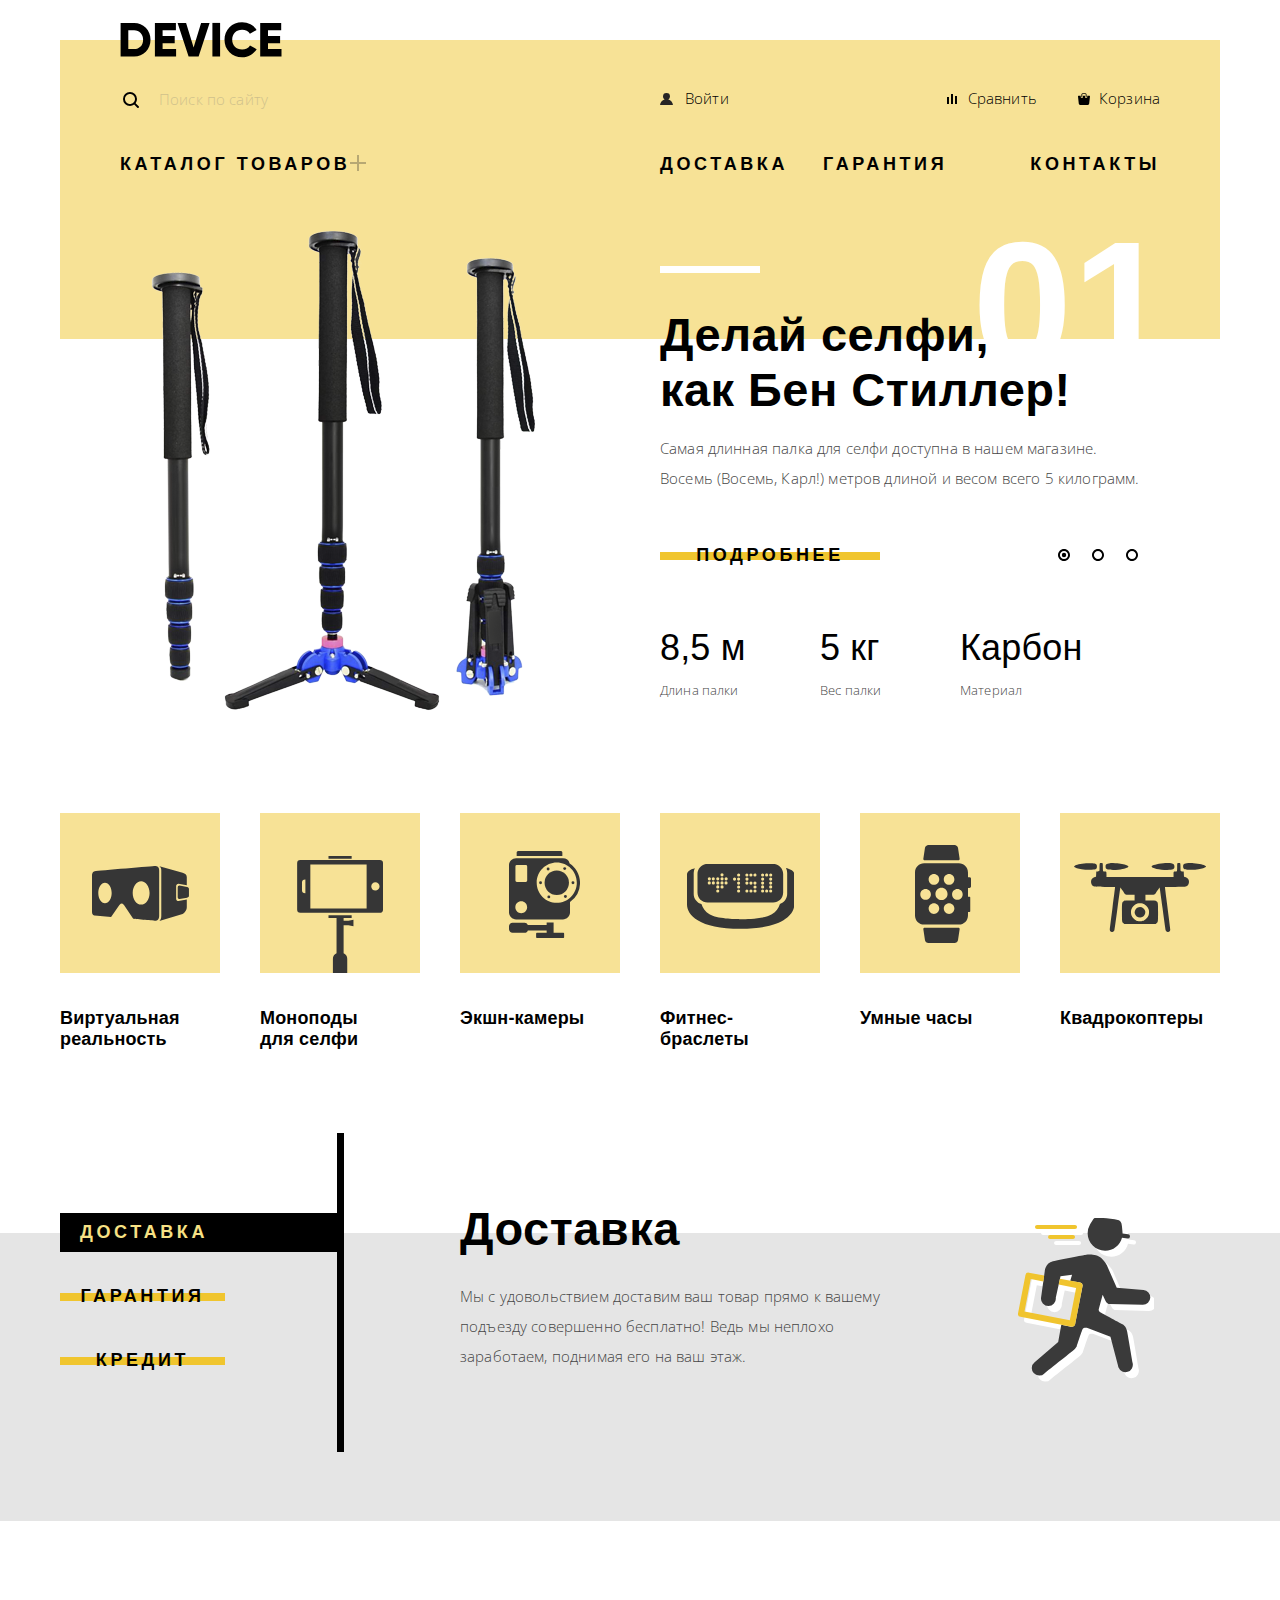
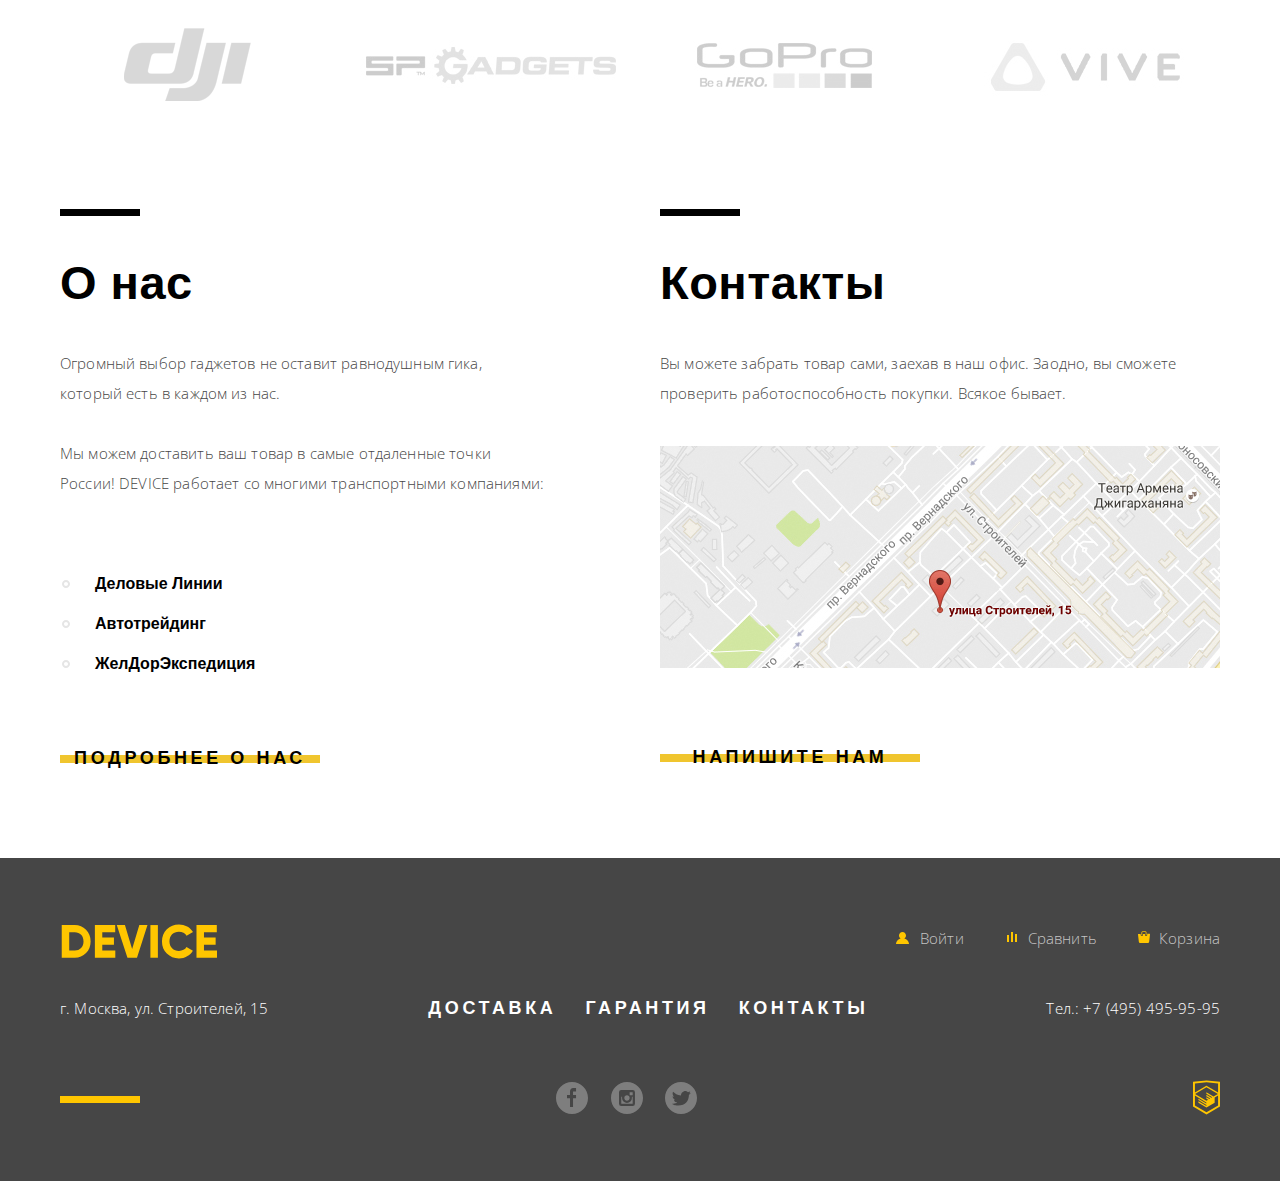
==== commit f7584d3f: "правки" ====
--- a/index.html
+++ b/index.html
@@ -233,10 +233,10 @@
           <div class="contacts">
             <h2 class="about-us-title">Контакты</h2>
             <p>Вы можете забрать товар сами, заехав в наш офис. Заодно, вы сможете проверить работоспособность покупки. Всякое бывает.</p>
-            <a href="map.html">
+            <a class="button-map" href="map.html">
               <img src="img/map.jpg" width="560" height="222" alt="г. Москва, улица Строителей,15">
             </a>
-            <a class="button about-us-button" href="write_us.html">Напишите нам</a>
+            <a class="write-us button" href="write-us.html">Напишите нам</a>
           </div>
         </section>
       </div>
@@ -294,29 +294,37 @@
         </div>
     </footer>
 
-    <section class=" modal modal-write-us modal">
+    <section class="modal modal-write-us">
       <h2 class="visually-hidden">Напишите нам</h2>
       <form class="write-us-form" action="https://echo.htmlacademy.ru" method="post">
         <p class="write-us-item name-input">
           <label for="write-us-name">Ваше имя:</label>
-          <input id="write-us-name" type="text" name="name" placeholder="Представьтесь, пожалуйста">
+          <input id="write-us-name" type="text" name="nameus" placeholder="Представьтесь, пожалуйста">
         </p>
         <p class="write-us-item e-mail-input">
           <label for="write-us-e-mail">Ваш e-mail</label>
-          <input id="write-us-e-mail" type="text" name="e-mail" placeholder="Для отправки ответа">
+          <input id="write-us-e-mail" type="text" name="email" placeholder="Для отправки ответа">
         </p>
         <p class="write-us-item comment-input">
           <label for="write-us-comment">Текст письма:</label>
-          <textarea name="input" id="write-us-comment" rows="7" placeholder="В свободной форме"></textarea>
+          <textarea name="textfield" id="write-us-comment" rows="7" placeholder="В свободной форме"></textarea>
         </p>
         <button class="button" type="submit">Отправить</button>
       </form>
       <button class="modal-close" type="button">Закрыть</button>
     </section>
+
     <section class="modal modal-map">
       <h2 class="visually-hidden">Как до нас добраться</h2>
-      <img src="img/map-big.jpg" width="960" height="559" alt="г. Москва, улица Строителей,15">
+      <iframe src="https://www.google.com/maps/embed?pb=!1m18!1m12!1m3!1d2749.8471952780797!2d37.52830595808675!3d55.687150147808396!2m3!1f0!2f0!3f0!3m2!1i1024!2i768!4f13.1!3m3!1m2!1s0x46b54cf65f5c8955%3A0x694710ccd55501e!2z0YPQuy4g0KHRgtGA0L7QuNGC0LXQu9C10LksIDE1LCDQnNC-0YHQutCy0LAsIDExOTMxMQ!5e0!3m2!1sru!2sru!4v1512445118889"
+      width="960" height="559" allowfullscreen></iframe>
+      <p>
+        <img src="img/map-big.jpg" width="960" height="559" alt="г. Москва, улица Строителей,15">
+      </p>
       <button class="modal-close" type="button">Закрыть</button>
     </section>
+
+    <script src="js/popup.js"></script>
+    <script src="js/popup-map.js"></script>
   </body>
 </html>
--- a/css/style.css
+++ b/css/style.css
@@ -30,7 +30,9 @@
   text-decoration: none;
 }
 
-.visually-hidden {
+.visually-hidden:not(:focus):not(:active),
+input[type="checkbox"].visually-hidden,
+input[type="radio"].visually-hidden {
   position: absolute;
 
   width: 1px;
@@ -91,7 +93,6 @@
   position: relative;
 
   display: flex;
-  justify-content: space-between;
   width: 441px;
   white-space: nowrap;
 }
@@ -135,7 +136,8 @@
   border-bottom: 2px solid transparent;
 }
 
-.search-navigation input:focus {
+.search-navigation input:focus,
+.search-navigation input:active {
   opacity: 1;
   border-bottom: 2px solid #000000;
   outline: none;
@@ -157,7 +159,8 @@
   background-color: inherit;
 }
 
-.navigation button:hover {
+.navigation button:hover,
+.navigation button:focus {
   display: block;
 
   color: #ffffff;
@@ -165,7 +168,7 @@
   outline: none;
 }
 
-.navigation button:focus {
+.navigation button:active {
   display: block;
 
   color: rgba(255, 255, 255, 0.3);
@@ -262,15 +265,18 @@
   background-position: 0 0;
 }
 
-.compare-link:hover::before,
-.cart-link:hover::before,
-.login-link:hover::before {
+.compare-link:hover,
+.cart-link:hover,
+.login-link:hover,
+.compare-link:focus,
+.cart-link:focus,
+.login-link:focus  {
   opacity: 0.6;
 }
 
-.compare-link:hover::before,
-.cart-link:hover::before,
-.login-link:focus::before {
+.compare-link:active,
+.cart-link:active,
+.login-link:active {
   opacity: 0.3;
 }
 
@@ -298,26 +304,15 @@
   white-space: nowrap;
 }
 
-.catalog-link {
-  padding-right: 30px;
-}
-
 .catalog {
   position: relative;
-  margin-right: auto;
-}
-
-.delivery-link {
-  margin-left: 35px;
-
+  width: 540px;
+  margin-left: 0;
 }
 
 .guarantee-link  {
   margin-left: 35px;
-}
-
-.contacts-link {
-  margin-left: 105px;
+  margin-right: auto;
 }
 
 .catalog-link::after {
@@ -325,7 +320,7 @@
 
   position: absolute;
   top: 1px;
-  right: 4px;
+  left: 230px;
 
   width: 16px;
   height: 16px;
@@ -400,13 +395,13 @@
 }
 
 .site-navigation a:hover,
-.user-navigation a:hover,
-.search-navigation a:hover {
+.search-navigation a:hover,
+.site-navigation a:focus,
+.user-navigation a:focus  {
   color: rgba(0, 0, 0, 0.6);
 }
 
-.site-navigation a:focus,
-.user-navigation a:focus {
+.site-navigation a:active {
   color: rgba(0, 0, 0, 0.3);
 }
 
@@ -555,7 +550,6 @@
 .button {
   position: relative;
   display: inline-block;
-  z-index: 1;
   padding: 9px 5px;
 
   font-family: "Gilroy", Tahoma, sans-serif;
@@ -584,14 +578,15 @@
   transition: all 0.3s ease-in-out;
 }
 
-.button:hover::before {
+.button:hover::before,
+.button:focus::before {
   display: inline-block;
 
   top: 0;
   height: 100%;
 }
 
-.button:focus {
+.button:active {
   display: inline-block;
 
   color: rgba(0, 0, 0, 0.3);
@@ -751,11 +746,11 @@
 
   width: 160px;
   height: 160px;
-  background-color: #f0c52e;
-  opacity: 0.5;
+  background-color: rgba(240, 197, 46, 0.5);
 }
 
 .catalog-icon-categories {
+  position: relative;
   margin-left: 40px;
   margin-bottom: 85px;
 }
@@ -764,7 +759,7 @@
   margin-left: 0;
 }
 
-.catalog-icon-categories a {
+.icon {
   display: flex;
   flex-direction: column;
 
@@ -773,11 +768,12 @@
   color: #000000;
 }
 
-.catalog-icon-categories a:hover::before {
+.icon:hover::before,
+.icon:focus::before {
   background-color: #f0c52e;
 }
 
-.catalog-icon-categories a:focus {
+.icon:active {
   opacity: 0.3;
 }
 
@@ -812,7 +808,6 @@
   color: #000000;
 }
 
-
 .info-about-us {
   display: none;
   position: relative;
@@ -1072,13 +1067,16 @@
   background-image: url('../img/bulit.svg');
   background-repeat: no-repeat;
 }
+
 .contacts img {
   margin-bottom: 61px;
 }
 
-.about-us-button {
+.about-us-button,
+.write-us {
   min-width: 250px;
   max-width: 560px;
+  cursor: pointer;
 }
 
 .page-title {
@@ -1091,7 +1089,6 @@
   letter-spacing: 0.01em;
   font-weight: 800;
   color: #000000;
-
 }
 
 .breadcrumbs {
@@ -1138,11 +1135,12 @@
   color: rgba(0, 0, 0, 0.3);
 }
 
-.breadcrumbs a:hover {
+.breadcrumbs a:hover,
+.breadcrumbs a:focus {
   color: rgba(0, 0, 0, 0.6);
 }
 
-.breadcrumbs a:focus {
+.breadcrumbs a:active {
   color: rgba(0, 0, 0, 0.1);
 }
 
@@ -1154,7 +1152,15 @@
   min-height: 70px;
   margin: 0;
   padding: 0;
-  background-color: rgba(0, 0, 0, 0.08);
+  background-color: rgba(0, 0, 0, 0.08)
+}
+
+.linear-gradient {
+  background-image: linear-gradient(to right, #e1e1e1 29%, #eeeeee 29%);
+}
+
+.linear-gradient-catalog{
+  background-image: linear-gradient(to right, #eeeeee 29%, #ffffff 29%);
 }
 
 .titles-wrapper {
@@ -1163,11 +1169,6 @@
   align-items: center;
   height: 70px;
   padding: 0;
-}
-
-.catalog-container {
-  background-color: rgba(0, 0, 0, 0.3);
-
 }
 
 .filtrs-title,
@@ -1196,10 +1197,6 @@
   width: 760px;
 }
 
-.current {
-  opacity: 1;
-}
-
 .sort-list a {
   font-size: 14px;
   letter-spacing: 0;
@@ -1208,14 +1205,18 @@
   color: rgba(0, 0, 0, 0.3);
 }
 
-.sort-list a:hover {
+.sort-list a:hover,
+.sort-list a:focus {
   color: rgba(0, 0, 0, 0.6);
 }
 
-.sort-list a:focus {
+.sort-list a:active {
   color: rgba(0, 0, 0, 1);
 }
 
+.current a {
+  color: #000000;
+}
 
 .sort-list {
   display: flex;
@@ -1280,12 +1281,14 @@
 }
 
 .max a:hover::after,
-.min a:hover::after {
-  opacity: 0.4;
-}
-
+.min a:hover::after,
 .max a:focus::after,
 .min a:focus::after {
+  opacity: 0.4;
+}
+
+.max a:active::after,
+.min a:active::after {
   opacity: 1;
 }
 
@@ -1301,6 +1304,16 @@
   margin-left: 60px;
 }
 
+.filter legend::before{
+  content: "";
+  top: -15px;
+  position: absolute;
+
+  width: 200px;
+  height: 2px;
+  background-color: #000000;
+}
+
 .filter fieldset {
   border: none;
   margin: 0;
@@ -1309,6 +1322,8 @@
 }
 
 .filter legend {
+  position: relative;
+
   margin-bottom: 20px;
 
   font-family: "Gilroy", Tahoma, sans-serif;
@@ -1319,6 +1334,83 @@
   color: #000000;
 }
 
+.price-controls {
+  height: 23px;
+  margin: 0;
+  padding: 0;
+}
+
+.price-controls input {
+  width: 64px;
+  padding-left: 5px;
+
+  font-size: 14px;
+  letter-spacing: 0;
+  line-height: 22px;
+  font-weight: 300;
+  color: rgba(0, 0, 0, 0.2);
+  background-color: transparent;
+  border: 0;
+  outline: none
+}
+
+.price-controls label {
+  display: inline-block;
+
+  font-size: 14px;
+  letter-spacing: 0;
+  line-height: 22px;
+  font-weight: 300;
+  color: rgba(0, 0, 0, 0.2);
+  vertical-align: top;
+
+  cursor: pointer;
+}
+
+.range-controls {
+  position: relative;
+  margin-top: 15px;
+  margin-bottom: 8px;
+}
+
+.range-controls .scale {
+  height: 2px;
+
+  background: #dbdbdb;
+}
+
+.range-controls .bar {
+  width: 55%;
+  height: 2px;
+
+  background: #91c92f;
+}
+
+.range-toggle {
+  position: absolute;
+  top: -10px;
+
+  width: 20px;
+  height: 23px;
+
+  background-image: url('../img/filter-button.svg');
+  background-repeat: no-repeat;
+  cursor: pointer;
+  transition: transform 0.3s ease-in-out;
+}
+
+.range-toggle:active {
+  transform: scale(1.2);
+}
+
+.range-toggle-min {
+  left: 0;
+}
+
+.range-toggle-max {
+  left: 55%;
+}
+
 .filter-option label {
   position: relative;
 
@@ -1345,7 +1437,8 @@
   padding: 0;
 }
 
-.filter-input:hover {
+.filter-input:hover,
+.filter-input:focus {
   opacity: 0.6;
 }
 
@@ -1401,39 +1494,66 @@
   background-repeat: no-repeat;
 }
 
-.catalog-section {
-  width: 832px;
-
-  /* Временно для сетки */
-  min-height: 1287px;
-}
-
+.filter-input-checkbox + label:hover::before,
+.filter-input-checkbox:checked + label:hover::before,
+.filter-input-radio + label:hover::before,
+.filter-input-radio:checked + label:hover::before,
+.filter-input-checkbox + label:focus::before,
+.filter-input-checkbox:checked + label:focus::before,
+.filter-input-radio + label:focus::before,
+.filter-input-radio:checked + label:focus::before {
+  opacity: 0.6;
+}
+
+.catalog-wrapper {
+  display: flex;
+  flex-direction: column;
+
+  width: 760px;
+  margin-top: 68px;
+  margin-left: 140px;
+}
 
 .catalog-list {
+  width: 760px;
+  margin: 0;
+  padding: 0;
   display: flex;
   justify-content: space-between;
   flex-wrap: wrap;
-  width: 760px;
-  margin-left: 40px;
-  margin-top: 71px;
   list-style: none;
 }
 
 .catalog-item-image {
+  order: -1;
+
   width: 360px;
   height: 380px;
+  margin: 0;
+  margin-bottom: 33px;
   background-color: #ececec;
 }
 
 .catalog-item {
+  display: flex;
+  flex-wrap: wrap;
+  align-content: flex-start;
+
+  position: relative;
+
   width: 360px;
-  margin-bottom: 50px;
-
-  /* Временно для сетки */
-  min-height: 457px;
+  min-height: 465px;
+  margin-bottom: 42px;
+  margin-right: 40px;
+}
+
+.catalog-item:nth-child(2n) {
+  margin-right: 0px;
 }
 
 .catalog-item h3 {
+  margin: 0;
+
   font-family: "Gilroy", Tahoma, sans-serif;
   font-size: 18px;
   letter-spacing: 0.01em;
@@ -1443,7 +1563,14 @@
   color: #000000;
 }
 
+.catalog-item a{
+  width: 260px;
+  margin: 0;
+  padding: 0;
+}
+
 .price {
+  width: 100px;
   font-family: "Gilroy", Tahoma, sans-serif;
   font-size: 16px;
   letter-spacing: 0.01em;
@@ -1453,39 +1580,76 @@
   text-align: right;
 }
 
-.catalog-item:hover {
+.catalog-item .catalog-hover {
+  position: absolute;
+  top: 0;
+  left: 0;
+
+  display: none;
+
+  text-align: center;
+
+  width: 360px;
+  height: 207px;
+  padding-top: 173px;
+
+  padding-left: 0;
   background-color: rgba(238, 238, 238, 0.7);
 }
 
-
-.filter button,
-.catalog-hover button {
-  font-family: "Gilroy", Tahoma, sans-serif;
-  font-size: 18px;
-  letter-spacing: 0.2em;
-  font-weight: 800;
-  color: rgba(0, 0, 0, 1);
-  text-align: center;
-  vertical-align: middle;
-  text-transform: uppercase;
+.catalog-item:hover .catalog-hover {
+  display: block;
+}
+
+.new {
+  position: relative;
+}
+
+.new::before {
+  content: "";
+  top: 28px;
+  right: 27px;
+  z-index: 3;
+
+  position: absolute;
+
+  width: 60px;
+  height: 61px;
+
+  background-image: url('../img/NEW.png');
+  background-repeat: no-repeat;
+}
+
+.catalog-cart {
+  width: 200px;
+
   border: none;
   border-radius: 0;
-  background-color: inherit;
+  background-color: transparent;
+  cursor: pointer;
 }
 
 .filter button {
   width: 200px;
+  margin-top: -30px;
+  z-index: 1;
+  border: none;
+  border-radius: 0;
+  background-color: transparent;
+  cursor: pointer;
 }
 
 .filter button:hover,
-.catalog-hover button:hover {
+.catalog-cart:hover,
+.filter button:focus,
+.catalog-cart:focus {
   color: rgba(0, 0, 0);
   background-color: #f0c52e;
   outline: none;
 }
 
-.filter button:focus,
-.catalog-hover button:focus {
+.filter button:active,
+.catalog-cart:active {
   color: rgba(0, 0, 0, 0.3);
   background-color: #f0c52e;
   outline: none;
@@ -1503,12 +1667,15 @@
   background-color: inherit;
 }
 
-.catalog-compare:hover {
-  color: rgba(0, 0, 0);
-}
-
+.catalog-compare:hover,
 .catalog-compare:focus {
+  color: #000000;
+  outline: none;
+}
+
+.catalog-compare:active {
   color: rgba(0, 0, 0, 0.2);
+  outline: none;
 }
 
 .catalog-hover,
@@ -1520,19 +1687,30 @@
 .pagination-container {
   display: flex;
   justify-content: space-between;
+  align-items: center;
+
   width: 760px;
-  padding: 0;
-  margin-left: 73px;
-  margin-bottom: 80px;
+  height: 70px;
+  padding: 0;
+  margin-left: 0;
+  margin-top: -13px;
+  margin-bottom: 77px;
+
   background-color: rgba(0, 0, 0, 0.08);
-
-  /* Временно для сетки */
-  min-height: 70px;
 }
 
 .pagination-list {
   display: flex;
   justify-content: space-between;
+  padding: 0;
+}
+
+.pagination-item {
+  margin-left: 30px;
+}
+
+.pagination-item:first-child {
+  margin-left: 0;
 }
 
 .pagination-item a {
@@ -1544,41 +1722,42 @@
   color: rgba(0, 0, 0, 0.3);
 }
 
-.pagination-item a:hover {
-  color: rgba(0, 0, 0, 0.6)
-}
-
+.pagination-item a:hover,
 .pagination-item a:focus {
-  color: rgba(0, 0, 0, 1)
+  color: rgba(0, 0, 0, 0.6);
 }
 
 .pagination-item a:active {
-  color: rgba(0, 0, 0, 1)
+  color: #000000;
+}
+
+.pagination-item-current a {
+  color: #000000;
 }
 
 .pagination-menu {
+  width: 137px;
+  height: 70px;
+
   font-family: "Gilroy", Tahoma, sans-serif;
   font-size: 16px;
   letter-spacing: 0.2em;
   line-height: normal;
   font-weight: 800;
-  color: rgba(0, 0, 0, 1);
   border: none;
   border-radius: 0;
-  background-color: inherit;
-}
-
-.pagination-menu:hover {
+  background-color: transparent;
+}
+
+.pagination-menu:hover,
+.pagination-menu:focus {
   background-color: rgba(0, 0, 0, 0.08);
 }
 
-.pagination-menu:focus {
+.pagination-menu:active {
   color: rgba(0, 0, 0, 0.3);
   background-color: rgba(0, 0, 0, 0.08);
 }
-
-
-
 
 .main-footer {
   min-height: 261px;
@@ -1591,9 +1770,6 @@
   display: flex;
   justify-content: space-between;
   margin-bottom: 25px;
-
-  /* Временно для сетки */
-  min-height: 36px;
 }
 
 .footer-logo {
@@ -1621,14 +1797,6 @@
   color: rgba(255, 255, 255, 0.7);
 }
 
-.footer-user-navigation a:hover {
-  color: #ffffff;
-}
-
-.footer-user-navigation a:focus {
-  color: rgba(255, 255, 255, 0.3);
-}
-
 .login-link-footer {
   position: relative;
   padding-left: 28px;
@@ -1689,15 +1857,18 @@
   background-position: 0 0;
 }
 
-.compare-link-footer:hover::before,
-.cart-link-footer:hover::before,
-.login-link-footer:hover::before {
+.compare-link-footer:hover,
+.cart-link-footer:hover,
+.login-link-footer:hover,
+.compare-link-footer:focus,
+.cart-link-footer:focus,
+.login-link-footer:focus {
   opacity: 0.6;
 }
 
-.compare-link-footer:focus::before,
-.cart-link-footer:focus::before,
-.login-link-footer:focus::before {
+.compare-link-footer:active,
+.cart-link-footer:active,
+.login-link-footer:active {
   opacity: 0.3;
 }
 
@@ -1740,11 +1911,12 @@
   color: #ffffff;
 }
 
-.footer-site-navigation a:hover {
+.footer-site-navigation a:hover,
+.footer-site-navigation a:focus {
   color: rgba(255, 255, 255, 0.6);
 }
 
-.footer-site-navigation a:focus {
+.footer-site-navigation a:active {
   color: rgba(255, 255, 255, 0.3);
 }
 
@@ -1753,7 +1925,6 @@
 
   display: flex;
   justify-content: space-between;
-  margin-bottom: 65px;
   padding: 0;
 }
 
@@ -1775,8 +1946,7 @@
   display: flex;
   justify-content: space-between;
   align-items: center;
-  margin: 0;
-  margin-left: 510px;
+  margin: 0 auto;
   padding: 0;
 
   text-align: center;
@@ -1785,11 +1955,12 @@
   opacity: 0.3;
 }
 
-.footer-social a:hover {
+.footer-social a:hover,
+.footer-social a:focus {
   opacity: 0.6;
 }
 
-.footer-social a:focus {
+.footer-social a:active {
   opacity: 0.1;
 }
 
@@ -1797,21 +1968,26 @@
   color: #ffffff;
 }
 
-.html-academy:hover {
+.html-academy:hover,
+.html-academy:focus {
   opacity: 0.6;
 }
 
-.html-academy:focus {
+.html-academy:active {
   opacity: 0.3;
 }
 
 .modal {
   position: fixed;
+
+  display: none;
+}
+
+.modal-show {
+  display: block;
 }
 
 .modal-write-us {
-  display: none;
-
   top: 50%;
   left: 50%;
   z-index: 5;
@@ -1819,7 +1995,7 @@
   width: 760px;
   min-height: 380px;
   margin-left: -480px;
-  margin-top: -420px;
+  margin-top: -280px;
   padding-left: 100px;
   padding-right: 100px;
   padding-top: 93px;
@@ -1833,9 +2009,23 @@
   40px 0 40px -40px rgba(2,4,6,.75);
 }
 
+.modal-map p {
+  position: absolute;
+  top: 0;
+  left: 0;
+  z-index: 1;
+
+  margin: 0;
+}
+
+.modal-map iframe {
+  position: relative;
+  z-index: 2;
+
+  border: none;
+}
+
 .modal-map {
-  display: none ;
-
   top: 50%;
   left: 50%;
   z-index: 5;
@@ -1854,6 +2044,8 @@
   position: absolute;
   top: 22px;
   right: 22px;
+
+  z-index: 3;
 
   width: 55px;
   height: 55px;
@@ -1868,12 +2060,13 @@
   cursor: pointer;
 }
 
-.modal-close:hover {
+.modal-close:hover,
+.modal-close:focus {
   opacity: 1;
   outline: none;
 }
 
-.modal-close:focus {
+.modal-close:active {
   opacity: 0.3;
   outline: none;
 }
@@ -1970,15 +2163,17 @@
  border: none;
  border-radius: 0;
  background-color: inherit;
-}
-
-.write-us-form button:hover {
+ cursor: pointer;
+}
+
+.write-us-form button:hover,
+.write-us-form button:focus {
  color: rgba(0, 0, 0);
  background-color: #f0c52e;
  outline: none;
 }
 
-.write-us-form button:focus {
+.write-us-form button:active {
  color: rgba(0, 0, 0, 0.3);
  background-color: #f0c52e;
  outline: none;
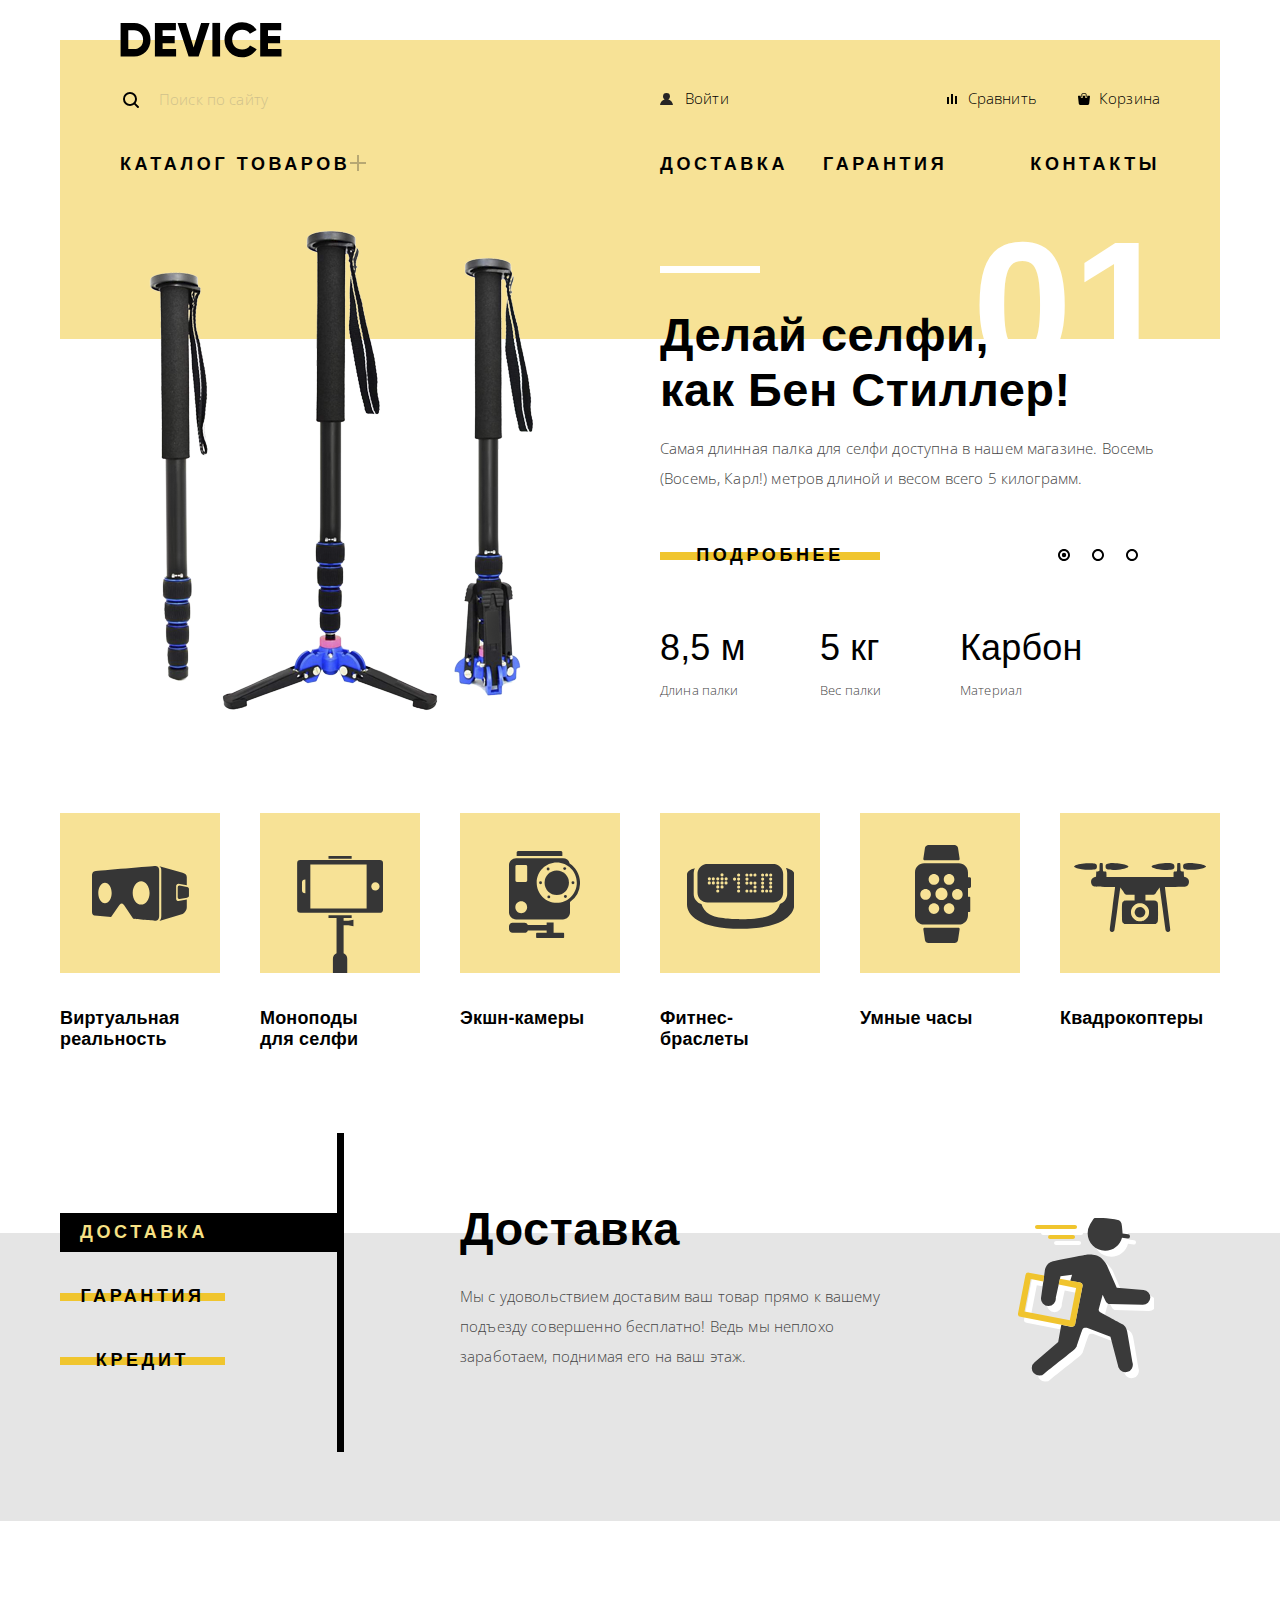
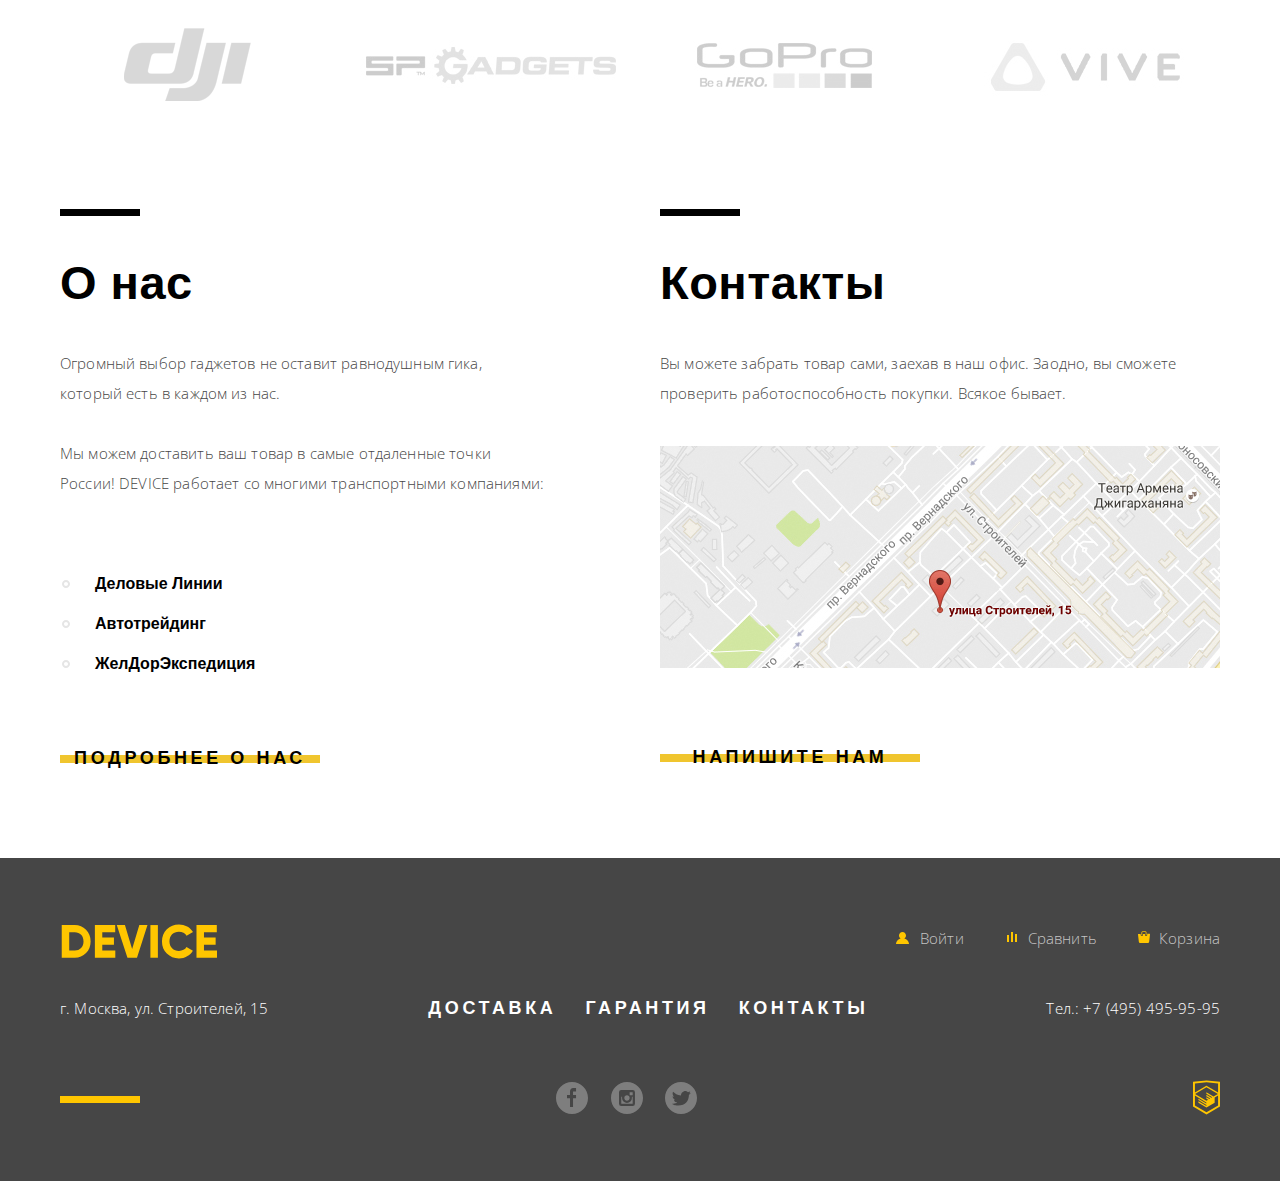
==== commit f93b771a: "правки завершающие" ====
--- a/index.html
+++ b/index.html
@@ -65,62 +65,68 @@
         <section class="slider">
           <h2 class="visually-hidden">Слайдер</h2>
           <div class="slide slide-thirst" id="slide1">
-            <img src="img/slide-1.png" width="384" height="486" alt="селфи-палка">
-            <div class="slider-text">
-              <b class="slider-title">Делай селфи,<br> как Бен Стиллер!</b>
-              <span class="number">01</span>
-              <p>Самая длинная палка для селфи доступна в нашем магазине. Восемь (Восемь, Карл!) метров длиной и весом всего 5 килограмм.</p>
-              <a class="button" href="http://placehold.it">Подробнее</a>
-              <div class="table">
-                <ul>
-                  <li class="stroke2">8,5 м</li>
-                  <li class="stroke1">Длина палки</li>
-                </ul>
-                <ul class="weight">
-                  <li class="stroke2">5 кг</li>
-                  <li class="stroke1">Вес палки</li>
-                </ul>
-                <ul>
-                  <li class="stroke2">Карбон</li>
-                  <li class="stroke1">Материал</li>
-                </ul>
+            <div class="slide-wrapper">
+              <div class="slider-text">
+                <b class="slider-title">Делай селфи,<br> как Бен Стиллер!</b>
+                <span class="number">01</span>
+                <p>Самая длинная палка для селфи доступна в нашем магазине. Восемь (Восемь, Карл!) метров длиной и весом всего 5 килограмм.</p>
+                <a class="button" href="http://placehold.it">Подробнее</a>
+                <div class="table">
+                  <ul>
+                    <li class="stroke2">8,5 м</li>
+                    <li class="stroke1">Длина палки</li>
+                  </ul>
+                  <ul class="weight">
+                    <li class="stroke2">5 кг</li>
+                    <li class="stroke1">Вес палки</li>
+                  </ul>
+                  <ul>
+                    <li class="stroke2">Карбон</li>
+                    <li class="stroke1">Материал</li>
+                  </ul>
+                </div>
               </div>
+              <img src="img/slide-1.png" width="384" height="486" alt="селфи-палка">
             </div>
           </div>
 
           <div class="slide slide-second" id="slide2">
-            <img src="img/slide-2.png" width="345" height="485" alt="фитнес-браслет">
-            <div class="slider-text">
-              <b class="slider-title">Худеем<br> правильно!</b>
-              <span class="number">02</span>
-              <p>Мотивирующие фитнес-браслеты помогут найти в себе силы не пропускать занятия и соблюдать диету.</p>
-              <a class="button" href="http://placehold.it">Подробнее</a>
-              <div class="table">
-                <ul>
-                  <li class="stroke2">48 часов</li>
-                  <li class="stroke1">Без подзарядки</li>
-                </ul>
+            <div class="slide-wrapper">
+              <div class="slider-text">
+                <b class="slider-title">Худеем<br> правильно!</b>
+                <span class="number">02</span>
+                <p>Мотивирующие фитнес-браслеты помогут найти в себе силы не пропускать занятия и соблюдать диету.</p>
+                <a class="button" href="http://placehold.it">Подробнее</a>
+                <div class="table">
+                  <ul>
+                    <li class="stroke2">48 часов</li>
+                    <li class="stroke1">Без подзарядки</li>
+                  </ul>
+                </div>
               </div>
-            </div>
+             <img src="img/slide-2.png" width="345" height="485" alt="фитнес-браслет">
+           </div>
           </div>
 
           <div class="slide slide-third" id="slide3">
-            <img src="img/slide-3.png" width="526" height="334" alt="квадрокоптер">
-            <div class="slider-text">
-              <b class="slider-title">Порхает как бабочка, жалит как пчела!</b>
-              <span class="number">03</span>
-              <p>Этот обычный, на первый взгляд, квадрокоптер оснащен мощным лазером, замаскированным под стандартную камеру.</p>
-              <a class="button" href="http://placehold.it">Подробнее</a>
-              <div class="table">
-                <ul>
-                  <li class="stroke2">800 м</li>
-                  <li class="stroke1">Дальность полета</li>
-                </ul>
-                <ul>
-                  <li class="stroke2">50 м</li>
-                  <li class="stroke1">Радиус поражения</li>
-                </ul>
+            <div class="slide-wrapper">
+              <div class="slider-text">
+                <b class="slider-title">Порхает как бабочка, жалит как пчела!</b>
+                <span class="number">03</span>
+                <p>Этот обычный, на первый взгляд, квадрокоптер оснащен мощным лазером, замаскированным под стандартную камеру.</p>
+                <a class="button" href="http://placehold.it">Подробнее</a>
+                <div class="table">
+                  <ul>
+                    <li class="stroke2">800 м</li>
+                    <li class="stroke1">Дальность полета</li>
+                  </ul>
+                  <ul>
+                    <li class="stroke2">50 м</li>
+                    <li class="stroke1">Радиус поражения</li>
+                  </ul>
+                </div>
               </div>
+              <img src="img/slide-3.png" width="526" height="334" alt="квадрокоптер">
             </div>
           </div>
 
--- a/css/style.css
+++ b/css/style.css
@@ -30,9 +30,7 @@
   text-decoration: none;
 }
 
-.visually-hidden:not(:focus):not(:active),
-input[type="checkbox"].visually-hidden,
-input[type="radio"].visually-hidden {
+.visually-hidden {
   position: absolute;
 
   width: 1px;
@@ -156,7 +154,7 @@
   margin: 0;
   border: 2px solid #000000;
   border-radius: 0;
-  background-color: inherit;
+  background-color: transparent;
 }
 
 .navigation button:hover,
@@ -268,15 +266,18 @@
 .compare-link:hover,
 .cart-link:hover,
 .login-link:hover,
+.profile-link:hover,
 .compare-link:focus,
 .cart-link:focus,
-.login-link:focus  {
+.login-link:focus
+.profile-link:focus {
   opacity: 0.6;
 }
 
 .compare-link:active,
 .cart-link:active,
-.login-link:active {
+.login-link:active,
+.profile-link:active {
   opacity: 0.3;
 }
 
@@ -426,8 +427,6 @@
 
 .slider {
 
-  display: flex;
-  justify-content: flex-end;
   width: 1160px;
   margin: 0 auto;
 
@@ -439,8 +438,15 @@
   display: none;
 }
 
+.slide-wrapper {
+  display: flex;
+  justify-content: space-between;
+  width: 1160px;
+}
+
 .slider-text  {
   display: block;
+  order: 2;
   width: 560px;
   padding: 0;
   margin-top: 80px;
@@ -448,24 +454,37 @@
 
 .slider-text p {
   margin-top: 16px;;
-  margin-right: 70px;
+  margin-right: 65px;
   margin-bottom: 43px;
 }
 
+.slide img {
+  order: 1;
+}
+
 .slide-thirst img {
-  margin-left: 85px;
-  margin-right: 125px;
+  margin-left: 89px;
+  margin-right: auto;
 }
 
 .slide-second img {
   margin-left: 116px;
-  margin-right: 132px;
+  margin-top: 12px;
+  margin-right: auto;
+}
+
+.slide-second p {
+  margin-right: 100px;
 }
 
 .slide-third img {
   margin-top: 65px;
-  margin-left: 26px;
-  margin-right: 40px;
+  margin-left: 30px;
+  margin-right: auto;
+}
+
+.slide-third p {
+  margin-right: 100px;
 }
 
 .slider-title {
@@ -550,6 +569,8 @@
 .button {
   position: relative;
   display: inline-block;
+  z-index: 1;
+
   padding: 9px 5px;
 
   font-family: "Gilroy", Tahoma, sans-serif;
@@ -773,9 +794,15 @@
   background-color: #f0c52e;
 }
 
-.icon:active {
+.icon:active::before,
+.icon:active h3 {
   opacity: 0.3;
 }
+
+.icon:active .catalog-icon-icons {
+  background-color: #f0c52e;
+}
+
 
 .info {
   position: relative;
@@ -891,8 +918,8 @@
 
 .warranty-icon {
   position: absolute;
-  top:0;
-  left: 568px;
+  top:-7px;
+  left: 543px;
   width: 171px;
   height: 195px;
   background-image: url('../img/warranty.svg');
@@ -901,8 +928,8 @@
 
 .credit-icon {
   position: absolute;
-  top:0;
-  left: 568px;
+  top:-7px;
+  left: 534px;
   width: 156px;
   height: 188px;
   background-image: url('../img/credit.svg');
@@ -1443,7 +1470,7 @@
 }
 
 .filter-input:disabled + label {
-  color: rgba(166, 166, 166);
+  color: rgba(166, 166, 166, 1);
 }
 
 .filter-input-checkbox + label::before {
@@ -1632,7 +1659,6 @@
 .filter button {
   width: 200px;
   margin-top: -30px;
-  z-index: 1;
   border: none;
   border-radius: 0;
   background-color: transparent;
@@ -1643,8 +1669,6 @@
 .catalog-cart:hover,
 .filter button:focus,
 .catalog-cart:focus {
-  color: rgba(0, 0, 0);
-  background-color: #f0c52e;
   outline: none;
 }
 
@@ -1977,6 +2001,16 @@
   opacity: 0.3;
 }
 
+@keyframes effect {
+  0% {
+    opacity: 0;
+  }
+
+  100% {
+    opacity: 1;
+  }
+}
+
 .modal {
   position: fixed;
 
@@ -1985,6 +2019,7 @@
 
 .modal-show {
   display: block;
+  animation: effect 1s;
 }
 
 .modal-write-us {
@@ -2168,8 +2203,6 @@
 
 .write-us-form button:hover,
 .write-us-form button:focus {
- color: rgba(0, 0, 0);
- background-color: #f0c52e;
  outline: none;
 }
 
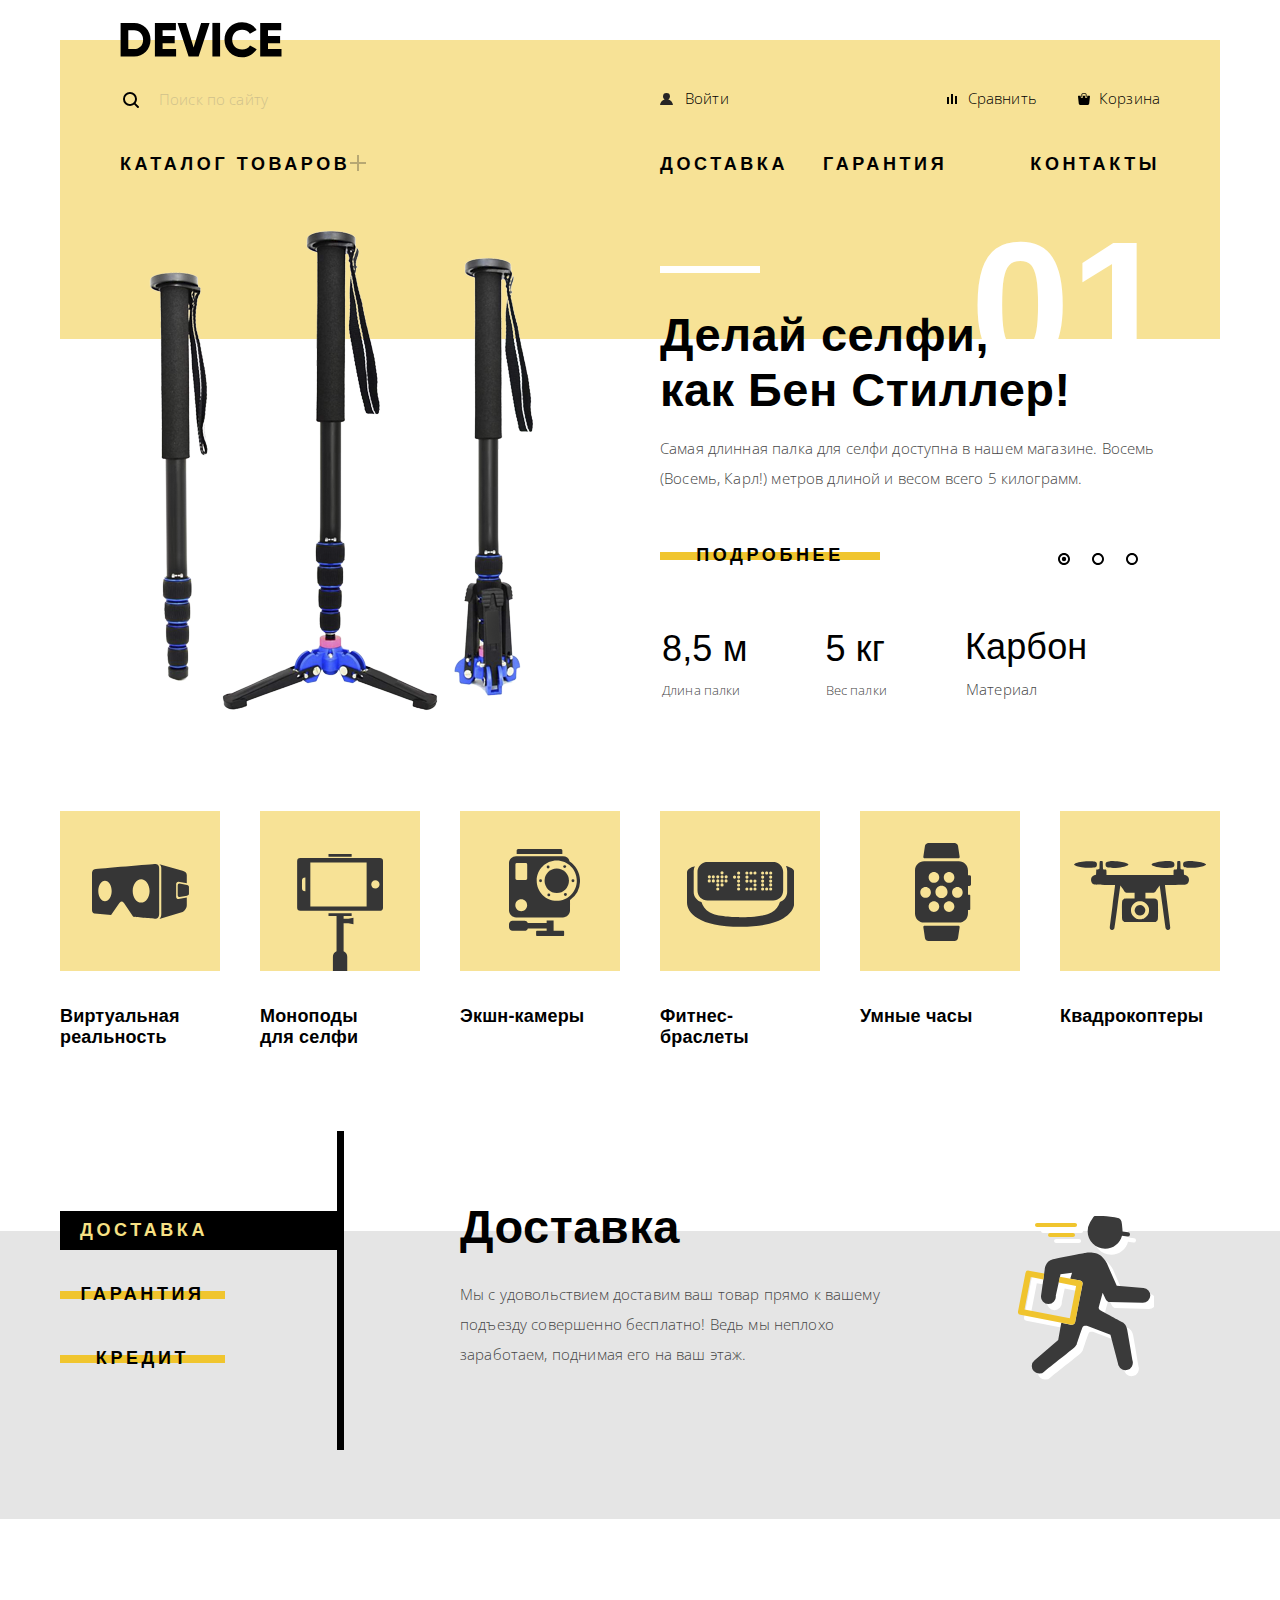
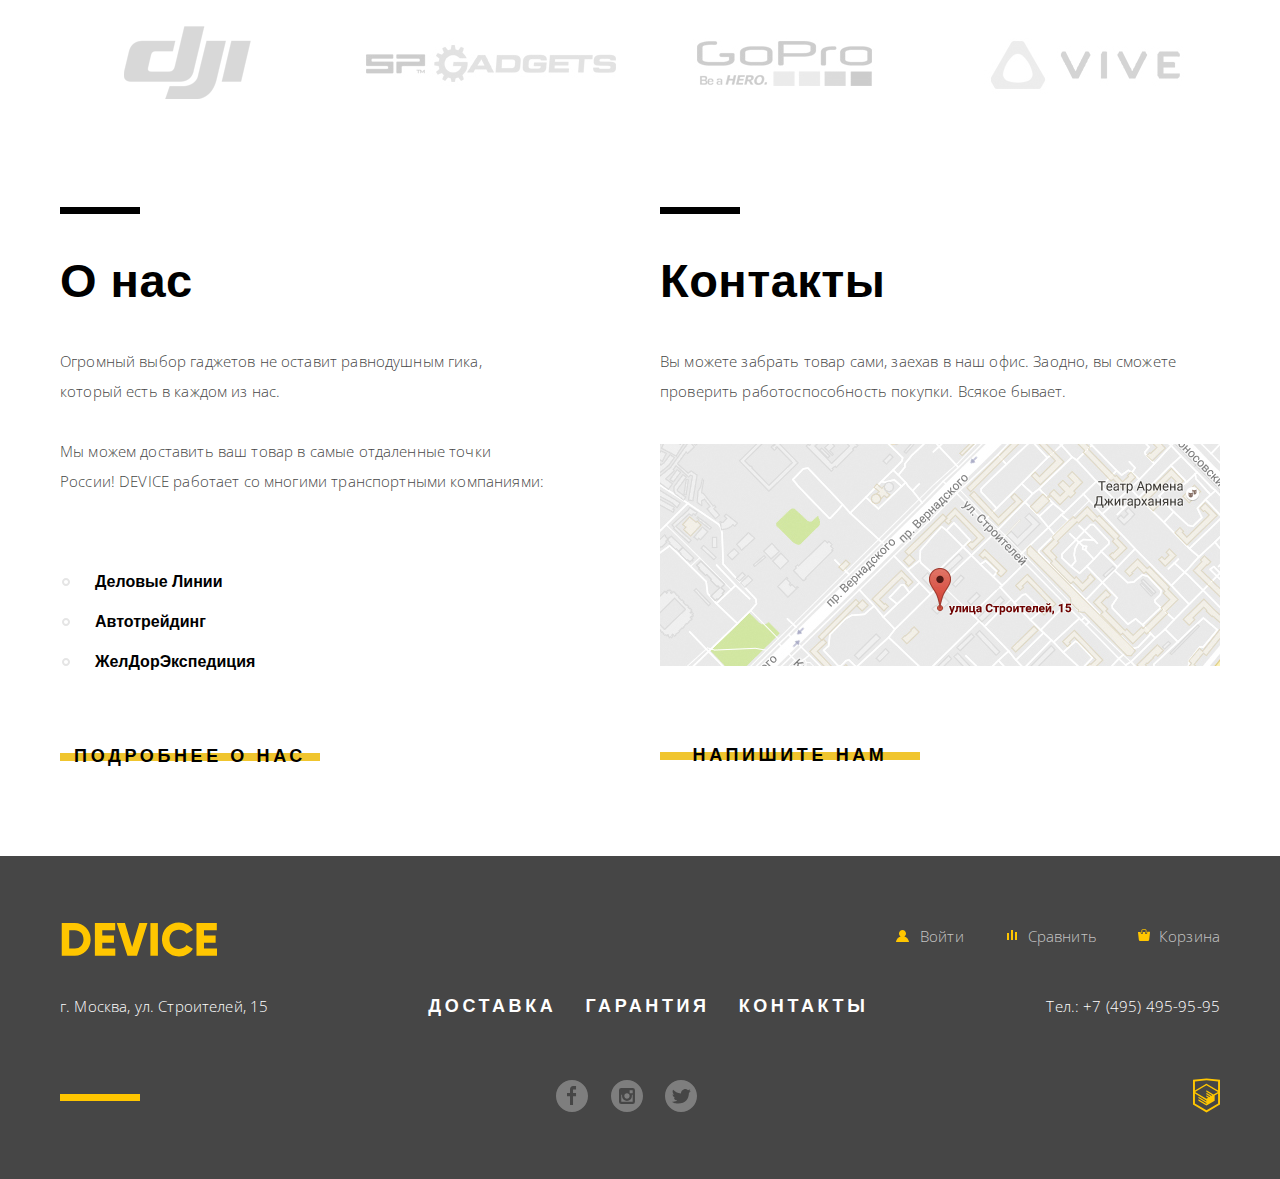
==== commit b1eb32c4: "правки" ====
--- a/index.html
+++ b/index.html
@@ -71,20 +71,20 @@
                 <span class="number">01</span>
                 <p>Самая длинная палка для селфи доступна в нашем магазине. Восемь (Восемь, Карл!) метров длиной и весом всего 5 килограмм.</p>
                 <a class="button" href="http://placehold.it">Подробнее</a>
-                <div class="table">
-                  <ul>
-                    <li class="stroke2">8,5 м</li>
-                    <li class="stroke1">Длина палки</li>
-                  </ul>
-                  <ul class="weight">
-                    <li class="stroke2">5 кг</li>
-                    <li class="stroke1">Вес палки</li>
-                  </ul>
-                  <ul>
-                    <li class="stroke2">Карбон</li>
-                    <li class="stroke1">Материал</li>
-                  </ul>
-                </div>
+                <table class="table-slide">
+                  <tr class="stroke">
+                    <td class="stroke1">Длина палки</td>
+                    <td class="stroke2">8,5 м</td>
+                  </tr>
+                  <tr class="stroke">
+                    <td class="stroke1">Вес палки</td>
+                    <td class="stroke2">5 кг</td>
+                  </tr>
+                  <tr class="stroke">
+                    <td>Материал</td>
+                    <td class="stroke2">Карбон</td>
+                  </tr>
+                </table>
               </div>
               <img src="img/slide-1.png" width="384" height="486" alt="селфи-палка">
             </div>
@@ -97,12 +97,12 @@
                 <span class="number">02</span>
                 <p>Мотивирующие фитнес-браслеты помогут найти в себе силы не пропускать занятия и соблюдать диету.</p>
                 <a class="button" href="http://placehold.it">Подробнее</a>
-                <div class="table">
-                  <ul>
-                    <li class="stroke2">48 часов</li>
-                    <li class="stroke1">Без подзарядки</li>
-                  </ul>
-                </div>
+                <table class="table-slide">
+                  <tr class="stroke">
+                    <td class="stroke1">Без подзарядки</td>
+                    <td class="stroke2">48 часов</td>
+                  </tr>
+                </table>
               </div>
              <img src="img/slide-2.png" width="345" height="485" alt="фитнес-браслет">
            </div>
@@ -115,16 +115,16 @@
                 <span class="number">03</span>
                 <p>Этот обычный, на первый взгляд, квадрокоптер оснащен мощным лазером, замаскированным под стандартную камеру.</p>
                 <a class="button" href="http://placehold.it">Подробнее</a>
-                <div class="table">
-                  <ul>
-                    <li class="stroke2">800 м</li>
-                    <li class="stroke1">Дальность полета</li>
-                  </ul>
-                  <ul>
-                    <li class="stroke2">50 м</li>
-                    <li class="stroke1">Радиус поражения</li>
-                  </ul>
-                </div>
+                <table class="table-slide">
+                  <tr class="stroke">
+                    <td class="stroke1">Дальность полета</td>
+                    <td class="stroke2">800 м</td>
+                  </tr>
+                  <tr class="stroke">
+                    <td class="stroke1">Радиус поражения</td>
+                    <td class="stroke2">50 м</td>
+                  </tr>
+                </table>
               </div>
               <img src="img/slide-3.png" width="526" height="334" alt="квадрокоптер">
             </div>
--- a/css/style.css
+++ b/css/style.css
@@ -41,13 +41,14 @@
 
   white-space: nowrap;
 
-  clip-path: inset(100%);
+  -webkit-clip-path: inset(100%);
+
+          clip-path: inset(100%);
   clip: rect(0 0 0 0);
   overflow: hidden;
 }
 
 .container {
-  position: relative;
 
   width: 1160px;
   margin-left: auto;
@@ -58,8 +59,13 @@
 }
 
 .main-header {
-  display: flex;
-  flex-direction: column;
+  display: -webkit-box;
+  display: -ms-flexbox;
+  display: flex;
+  -webkit-box-orient: vertical;
+  -webkit-box-direction: normal;
+      -ms-flex-direction: column;
+          flex-direction: column;
 
   margin-top: 40px;
   padding-left: 60px;
@@ -81,14 +87,22 @@
 }
 
 .navigation {
-  display: flex;
-  justify-content: space-between;
+  display: -webkit-box;
+  display: -ms-flexbox;
+  display: flex;
+  -webkit-box-pack: justify;
+      -ms-flex-pack: justify;
+          justify-content: space-between;
   margin: 0;
   margin-bottom: 25px;
 }
 
 .search-navigation {
   position: relative;
+
+  display: -webkit-box;
+
+  display: -ms-flexbox;
 
   display: flex;
   width: 441px;
@@ -175,9 +189,14 @@
 }
 
 .user-navigation {
-  display: flex;
-  justify-content: space-between;
-  flex-wrap: wrap;
+  display: -webkit-box;
+  display: -ms-flexbox;
+  display: flex;
+  -webkit-box-pack: justify;
+      -ms-flex-pack: justify;
+          justify-content: space-between;
+  -ms-flex-wrap: wrap;
+      flex-wrap: wrap;
   width: 500px;
   margin: 0;
   padding: 0;
@@ -294,9 +313,14 @@
 }
 
 .site-navigation {
-  display: flex;
-  justify-content: space-between;
-  flex-wrap: wrap;
+  display: -webkit-box;
+  display: -ms-flexbox;
+  display: flex;
+  -webkit-box-pack: justify;
+      -ms-flex-pack: justify;
+          justify-content: space-between;
+  -ms-flex-wrap: wrap;
+      flex-wrap: wrap;
   padding: 0;
   margin: 0 auto;
 }
@@ -338,11 +362,22 @@
   left: -60px;
   z-index: 3;
 
-  display: flex;
-  flex-direction: column;
-  flex-wrap: wrap;
-  align-items: stretch;
-  align-content: flex-start;
+  display: -webkit-box;
+
+  display: -ms-flexbox;
+
+  display: flex;
+  -webkit-box-orient: vertical;
+  -webkit-box-direction: normal;
+      -ms-flex-direction: column;
+          flex-direction: column;
+  -ms-flex-wrap: wrap;
+      flex-wrap: wrap;
+  -webkit-box-align: stretch;
+      -ms-flex-align: stretch;
+          align-items: stretch;
+  -ms-flex-line-pack: start;
+      align-content: flex-start;
 
   width: 1160px;
   height: 140px;
@@ -372,12 +407,16 @@
 }
 
 .drop-menu a {
+  display: -webkit-box;
+  display: -ms-flexbox;
   display: flex;
   letter-spacing: normal;
   text-transform: none;
 }
 
 .main-navigation > ul > li:hover .drop-menu {
+    display: -webkit-box;
+    display: -ms-flexbox;
     display: flex;
 }
 
@@ -426,40 +465,53 @@
 }
 
 .slider {
+  position: relative;
 
   width: 1160px;
+  max-height: 497px;
   margin: 0 auto;
-
   margin-top: -112px;
   margin-bottom: 98px;
+  padding: 0;
 }
 
 .slide {
   display: none;
-}
+  margin: 0;
+  padding: 0;
+}
+
 
 .slide-wrapper {
-  display: flex;
-  justify-content: space-between;
+  display: -webkit-box;
+  display: -ms-flexbox;
+  display: flex;
+
   width: 1160px;
+  margin: 0;
+  padding: 0;
 }
 
 .slider-text  {
   display: block;
-  order: 2;
+  -webkit-box-ordinal-group: 3;
+      -ms-flex-order: 2;
+          order: 2;
   width: 560px;
   padding: 0;
   margin-top: 80px;
 }
 
 .slider-text p {
-  margin-top: 16px;;
+  margin-top: 16px;
   margin-right: 65px;
   margin-bottom: 43px;
 }
 
 .slide img {
-  order: 1;
+  -webkit-box-ordinal-group: 2;
+      -ms-flex-order: 1;
+          order: 1;
 }
 
 .slide-thirst img {
@@ -510,7 +562,7 @@
 .number {
   position: absolute;
   top: -12px;
-  right: 68px;
+  right: 50px;
 
   font-family: "Gilroy", Tahoma, sans-serif;
   font-size: 179px;
@@ -521,8 +573,12 @@
 
 .navigation-slider {
   position: absolute;
-  bottom: 154px;
-  right: 80px;
+  bottom: 148px;
+  right: 60px;
+
+  display: -webkit-box;
+
+  display: -ms-flexbox;
 
   display: flex;
   margin: 0;
@@ -541,29 +597,47 @@
   cursor: pointer;
 }
 
-.table {
-  display: flex;
-}
-
-.table ul {
-  width: 160px;
-  padding: 0;
-
-  list-style: none;
-}
-
-.table .weight {
-  width: 140px;
-}
-
-.table .stroke2 {
-  margin-bottom: 11px;
+.table-slide {
+  border: 0;
+}
+
+.table-slide tbody {
+  display: flex;
+}
+
+.stroke {
+  display: flex;
+  flex-direction: column-reverse;
+
+  margin: 0;
+  padding: 0;
+  margin-right: 78px;
+}
+
+.stroke1 {
+  margin: 0;
+  padding: 0;
+
+  font-size: 13px;
+  font-weight: 300;
+  color: inherit;
+}
+
+.stroke2 {
+  margin-bottom: 5px;
+  padding: 0;
+
+  font-family: "Gilroy", Tahoma, sans-serif;
+  font-size: 36px;
+  line-height: normal;
+  font-weight: 300;
+  color: #000000;
 }
 
 .slider-text .button {
   width: 210px;
   margin: 0;
-  margin-bottom: 37px;
+  margin-bottom: 49px;
 }
 
 .button {
@@ -596,6 +670,8 @@
   width: 100%;
   height: 8px;
   background-color: #f0c52e;
+  -webkit-transition: all 0.3s ease-in-out;
+  -o-transition: all 0.3s ease-in-out;
   transition: all 0.3s ease-in-out;
 }
 
@@ -613,24 +689,11 @@
   color: rgba(0, 0, 0, 0.3);
 }
 
-.stroke1 {
-  font-size: 13px;
-  line-height: 20px;
-  font-weight: 300;
-  color: inherit;
-}
-
-.stroke2 {
-  font-family: "Gilroy", Tahoma, sans-serif;
-  font-size: 36px;
-  line-height: normal;
-  font-weight: 300;
-  color: #000000;
-}
-
 #product-1:checked ~ .container #slide1,
 #product-2:checked ~ .container #slide2,
 #product-3:checked ~ .container #slide3 {
+  display: -webkit-box;
+  display: -ms-flexbox;
   display: flex;
 }
 
@@ -645,9 +708,15 @@
 }
 
 .catalog-icon-list {
-  display: flex;
-  justify-content: space-between;
-  align-items: flex-start;
+  display: -webkit-box;
+  display: -ms-flexbox;
+  display: flex;
+  -webkit-box-pack: justify;
+      -ms-flex-pack: justify;
+          justify-content: space-between;
+  -webkit-box-align: start;
+      -ms-flex-align: start;
+          align-items: flex-start;
 
   position: relative;
   top:0;
@@ -748,7 +817,9 @@
 }
 
 .catalog-icon-list h3 {
-  order: 2;
+  -webkit-box-ordinal-group: 3;
+      -ms-flex-order: 2;
+          order: 2;
 
   margin-top: 0;
 
@@ -762,7 +833,9 @@
 }
 
 .catalog-icon-categories div {
-  order: 1;
+  -webkit-box-ordinal-group: 2;
+      -ms-flex-order: 1;
+          order: 1;
   margin-bottom: 35px;
 
   width: 160px;
@@ -781,8 +854,13 @@
 }
 
 .icon {
-  display: flex;
-  flex-direction: column;
+  display: -webkit-box;
+  display: -ms-flexbox;
+  display: flex;
+  -webkit-box-orient: vertical;
+  -webkit-box-direction: normal;
+      -ms-flex-direction: column;
+          flex-direction: column;
 
   width: 160px;
   margin-bottom: 0;
@@ -814,8 +892,12 @@
 }
 
 .info-block {
-  display: flex;
-  justify-content: space-between;
+  display: -webkit-box;
+  display: -ms-flexbox;
+  display: flex;
+  -webkit-box-pack: justify;
+      -ms-flex-pack: justify;
+          justify-content: space-between;
   position: relative;
 }
 
@@ -938,9 +1020,16 @@
 
 .logotypes-fabricator {
   position: relative;
-  display: flex;
-  justify-content: space-between;
-  flex-direction: row;
+  display: -webkit-box;
+  display: -ms-flexbox;
+  display: flex;
+  -webkit-box-pack: justify;
+      -ms-flex-pack: justify;
+          justify-content: space-between;
+  -webkit-box-orient: horizontal;
+  -webkit-box-direction: normal;
+      -ms-flex-direction: row;
+          flex-direction: row;
   padding: 0;
   margin-bottom: 86px;
   list-style: none;
@@ -1036,8 +1125,12 @@
 }
 
 .company {
-  display: flex;
-  justify-content: space-between;
+  display: -webkit-box;
+  display: -ms-flexbox;
+  display: flex;
+  -webkit-box-pack: justify;
+      -ms-flex-pack: justify;
+          justify-content: space-between;
   padding: 0;
   margin-bottom: 80px;
 }
@@ -1119,9 +1212,14 @@
 }
 
 .breadcrumbs {
-  display: flex;
-  justify-content: flex-start;
-  flex-wrap: wrap;
+  display: -webkit-box;
+  display: -ms-flexbox;
+  display: flex;
+  -webkit-box-pack: start;
+      -ms-flex-pack: start;
+          justify-content: flex-start;
+  -ms-flex-wrap: wrap;
+      flex-wrap: wrap;
   margin-left: 60px;
   margin-top: 0;
   margin-bottom: 44px;
@@ -1183,17 +1281,29 @@
 }
 
 .linear-gradient {
+  background-image: -webkit-gradient(linear, left top, right top, color-stop(29%, #e1e1e1), color-stop(29%, #eeeeee));
+  background-image: -webkit-linear-gradient(left, #e1e1e1 29%, #eeeeee 29%);
+  background-image: -o-linear-gradient(left, #e1e1e1 29%, #eeeeee 29%);
   background-image: linear-gradient(to right, #e1e1e1 29%, #eeeeee 29%);
 }
 
 .linear-gradient-catalog{
+  background-image: -webkit-gradient(linear, left top, right top, color-stop(29%, #eeeeee), color-stop(29%, #ffffff));
+  background-image: -webkit-linear-gradient(left, #eeeeee 29%, #ffffff 29%);
+  background-image: -o-linear-gradient(left, #eeeeee 29%, #ffffff 29%);
   background-image: linear-gradient(to right, #eeeeee 29%, #ffffff 29%);
 }
 
 .titles-wrapper {
-  display: flex;
-  justify-content: space-between;
-  align-items: center;
+  display: -webkit-box;
+  display: -ms-flexbox;
+  display: flex;
+  -webkit-box-pack: justify;
+      -ms-flex-pack: justify;
+          justify-content: space-between;
+  -webkit-box-align: center;
+      -ms-flex-align: center;
+          align-items: center;
   height: 70px;
   padding: 0;
 }
@@ -1218,9 +1328,15 @@
 }
 
 .sort {
-  display: flex;
-  justify-content: space-between;
-  align-items: center;
+  display: -webkit-box;
+  display: -ms-flexbox;
+  display: flex;
+  -webkit-box-pack: justify;
+      -ms-flex-pack: justify;
+          justify-content: space-between;
+  -webkit-box-align: center;
+      -ms-flex-align: center;
+          align-items: center;
   width: 760px;
 }
 
@@ -1246,8 +1362,12 @@
 }
 
 .sort-list {
-  display: flex;
-  justify-content:flex-start;
+  display: -webkit-box;
+  display: -ms-flexbox;
+  display: flex;
+  -webkit-box-pack:start;
+      -ms-flex-pack:start;
+          justify-content:flex-start;
   width: 500px;
   padding: 0;
   margin: 0;
@@ -1261,8 +1381,12 @@
 }
 
 .sort-list-min {
-  display: flex;
-  justify-content:space-between;
+  display: -webkit-box;
+  display: -ms-flexbox;
+  display: flex;
+  -webkit-box-pack:justify;
+      -ms-flex-pack:justify;
+          justify-content:space-between;
   width: 42px;
   height: 15px;
   padding: 0;
@@ -1320,6 +1444,8 @@
 }
 
 .catalog-container .container {
+  display: -webkit-box;
+  display: -ms-flexbox;
   display: flex;
 }
 
@@ -1423,11 +1549,17 @@
   background-image: url('../img/filter-button.svg');
   background-repeat: no-repeat;
   cursor: pointer;
+  -webkit-transition: -webkit-transform 0.3s ease-in-out;
+  transition: -webkit-transform 0.3s ease-in-out;
+  -o-transition: transform 0.3s ease-in-out;
   transition: transform 0.3s ease-in-out;
+  transition: transform 0.3s ease-in-out, -webkit-transform 0.3s ease-in-out;
 }
 
 .range-toggle:active {
-  transform: scale(1.2);
+  -webkit-transform: scale(1.2);
+      -ms-transform: scale(1.2);
+          transform: scale(1.2);
 }
 
 .range-toggle-min {
@@ -1533,8 +1665,13 @@
 }
 
 .catalog-wrapper {
-  display: flex;
-  flex-direction: column;
+  display: -webkit-box;
+  display: -ms-flexbox;
+  display: flex;
+  -webkit-box-orient: vertical;
+  -webkit-box-direction: normal;
+      -ms-flex-direction: column;
+          flex-direction: column;
 
   width: 760px;
   margin-top: 68px;
@@ -1545,14 +1682,21 @@
   width: 760px;
   margin: 0;
   padding: 0;
-  display: flex;
-  justify-content: space-between;
-  flex-wrap: wrap;
+  display: -webkit-box;
+  display: -ms-flexbox;
+  display: flex;
+  -webkit-box-pack: justify;
+      -ms-flex-pack: justify;
+          justify-content: space-between;
+  -ms-flex-wrap: wrap;
+      flex-wrap: wrap;
   list-style: none;
 }
 
 .catalog-item-image {
-  order: -1;
+  -webkit-box-ordinal-group: 0;
+      -ms-flex-order: -1;
+          order: -1;
 
   width: 360px;
   height: 380px;
@@ -1562,9 +1706,13 @@
 }
 
 .catalog-item {
-  display: flex;
-  flex-wrap: wrap;
-  align-content: flex-start;
+  display: -webkit-box;
+  display: -ms-flexbox;
+  display: flex;
+  -ms-flex-wrap: wrap;
+      flex-wrap: wrap;
+  -ms-flex-line-pack: start;
+      align-content: flex-start;
 
   position: relative;
 
@@ -1709,9 +1857,15 @@
 }
 
 .pagination-container {
-  display: flex;
-  justify-content: space-between;
-  align-items: center;
+  display: -webkit-box;
+  display: -ms-flexbox;
+  display: flex;
+  -webkit-box-pack: justify;
+      -ms-flex-pack: justify;
+          justify-content: space-between;
+  -webkit-box-align: center;
+      -ms-flex-align: center;
+          align-items: center;
 
   width: 760px;
   height: 70px;
@@ -1724,8 +1878,12 @@
 }
 
 .pagination-list {
-  display: flex;
-  justify-content: space-between;
+  display: -webkit-box;
+  display: -ms-flexbox;
+  display: flex;
+  -webkit-box-pack: justify;
+      -ms-flex-pack: justify;
+          justify-content: space-between;
   padding: 0;
 }
 
@@ -1791,8 +1949,12 @@
 }
 
 .first-line {
-  display: flex;
-  justify-content: space-between;
+  display: -webkit-box;
+  display: -ms-flexbox;
+  display: flex;
+  -webkit-box-pack: justify;
+      -ms-flex-pack: justify;
+          justify-content: space-between;
   margin-bottom: 25px;
 }
 
@@ -1807,8 +1969,12 @@
 
 .footer-user-navigation {
   width: 328px;
-  display: flex;
-  justify-content: space-between;
+  display: -webkit-box;
+  display: -ms-flexbox;
+  display: flex;
+  -webkit-box-pack: justify;
+      -ms-flex-pack: justify;
+          justify-content: space-between;
   padding: 0;
   margin: 0;
 
@@ -1897,8 +2063,12 @@
 }
 
 .second-line {
-  display: flex;
-  justify-content: space-between;
+  display: -webkit-box;
+  display: -ms-flexbox;
+  display: flex;
+  -webkit-box-pack: justify;
+      -ms-flex-pack: justify;
+          justify-content: space-between;
   margin-bottom: 57px;
   padding: 0;
 }
@@ -1915,9 +2085,15 @@
 
 .footer-site-navigation {
   width: 440px;
-  display: flex;
-  justify-content: space-between;
-  align-items: center;
+  display: -webkit-box;
+  display: -ms-flexbox;
+  display: flex;
+  -webkit-box-pack: justify;
+      -ms-flex-pack: justify;
+          justify-content: space-between;
+  -webkit-box-align: center;
+      -ms-flex-align: center;
+          align-items: center;
   padding: 0;
   margin: 0;
 
@@ -1947,8 +2123,14 @@
 .third-line {
   position: relative;
 
-  display: flex;
-  justify-content: space-between;
+  display: -webkit-box;
+
+  display: -ms-flexbox;
+
+  display: flex;
+  -webkit-box-pack: justify;
+      -ms-flex-pack: justify;
+          justify-content: space-between;
   padding: 0;
 }
 
@@ -1967,9 +2149,15 @@
 
 .footer-social {
   width: 141px;
-  display: flex;
-  justify-content: space-between;
-  align-items: center;
+  display: -webkit-box;
+  display: -ms-flexbox;
+  display: flex;
+  -webkit-box-pack: justify;
+      -ms-flex-pack: justify;
+          justify-content: space-between;
+  -webkit-box-align: center;
+      -ms-flex-align: center;
+          align-items: center;
   margin: 0 auto;
   padding: 0;
 
@@ -1999,6 +2187,16 @@
 
 .html-academy:active {
   opacity: 0.3;
+}
+
+@-webkit-keyframes effect {
+  0% {
+    opacity: 0;
+  }
+
+  100% {
+    opacity: 1;
+  }
 }
 
 @keyframes effect {
@@ -2019,7 +2217,8 @@
 
 .modal-show {
   display: block;
-  animation: effect 1s;
+  -webkit-animation: effect 1s;
+          animation: effect 1s;
 }
 
 .modal-write-us {
@@ -2038,7 +2237,11 @@
 
   color: #000000;
   background-color: #ffffff;
-  box-shadow:
+  -webkit-box-shadow:
+  0 10px 20px 0px rgba(4, 6, 6, 0.2),
+  -40px 0 40px -40px rgba(2,4,6,.75),
+  40px 0 40px -40px rgba(2,4,6,.75);
+          box-shadow:
   0 10px 20px 0px rgba(4, 6, 6, 0.2),
   -40px 0 40px -40px rgba(2,4,6,.75),
   40px 0 40px -40px rgba(2,4,6,.75);
@@ -2071,7 +2274,9 @@
   margin-top: -280px;
 
   background-color: #ffffff;
-  box-shadow:
+  -webkit-box-shadow:
+  0 10px 20px 0px rgba(4, 6, 6, 0.2);
+          box-shadow:
   0 10px 20px 0px rgba(4, 6, 6, 0.2);
 }
 
@@ -2121,8 +2326,11 @@
 }
 
 .write-us-form {
-  display: flex;
-  flex-wrap: wrap;
+  display: -webkit-box;
+  display: -ms-flexbox;
+  display: flex;
+  -ms-flex-wrap: wrap;
+      flex-wrap: wrap;
 }
 
 .write-us-form input[type="text"],
@@ -2139,7 +2347,9 @@
 
 .write-us-form input[type="text"] {
 
-  box-sizing: border-box;
+  -webkit-box-sizing: border-box;
+
+          box-sizing: border-box;
   width: 360px;
   margin: 0;
   padding: 13px 20px;
@@ -2151,15 +2361,21 @@
 }
 
 .write-us-form textarea {
-  box-sizing: border-box;
+  -webkit-box-sizing: border-box;
+          box-sizing: border-box;
   width: 760px;
   padding: 13px 20px;
   border: 3px solid transparent;
 }
 
 .write-us-item {
-  display: flex;
-  flex-direction: column;
+  display: -webkit-box;
+  display: -ms-flexbox;
+  display: flex;
+  -webkit-box-orient: vertical;
+  -webkit-box-direction: normal;
+      -ms-flex-direction: column;
+          flex-direction: column;
 }
 
 .write-us-form input:hover,
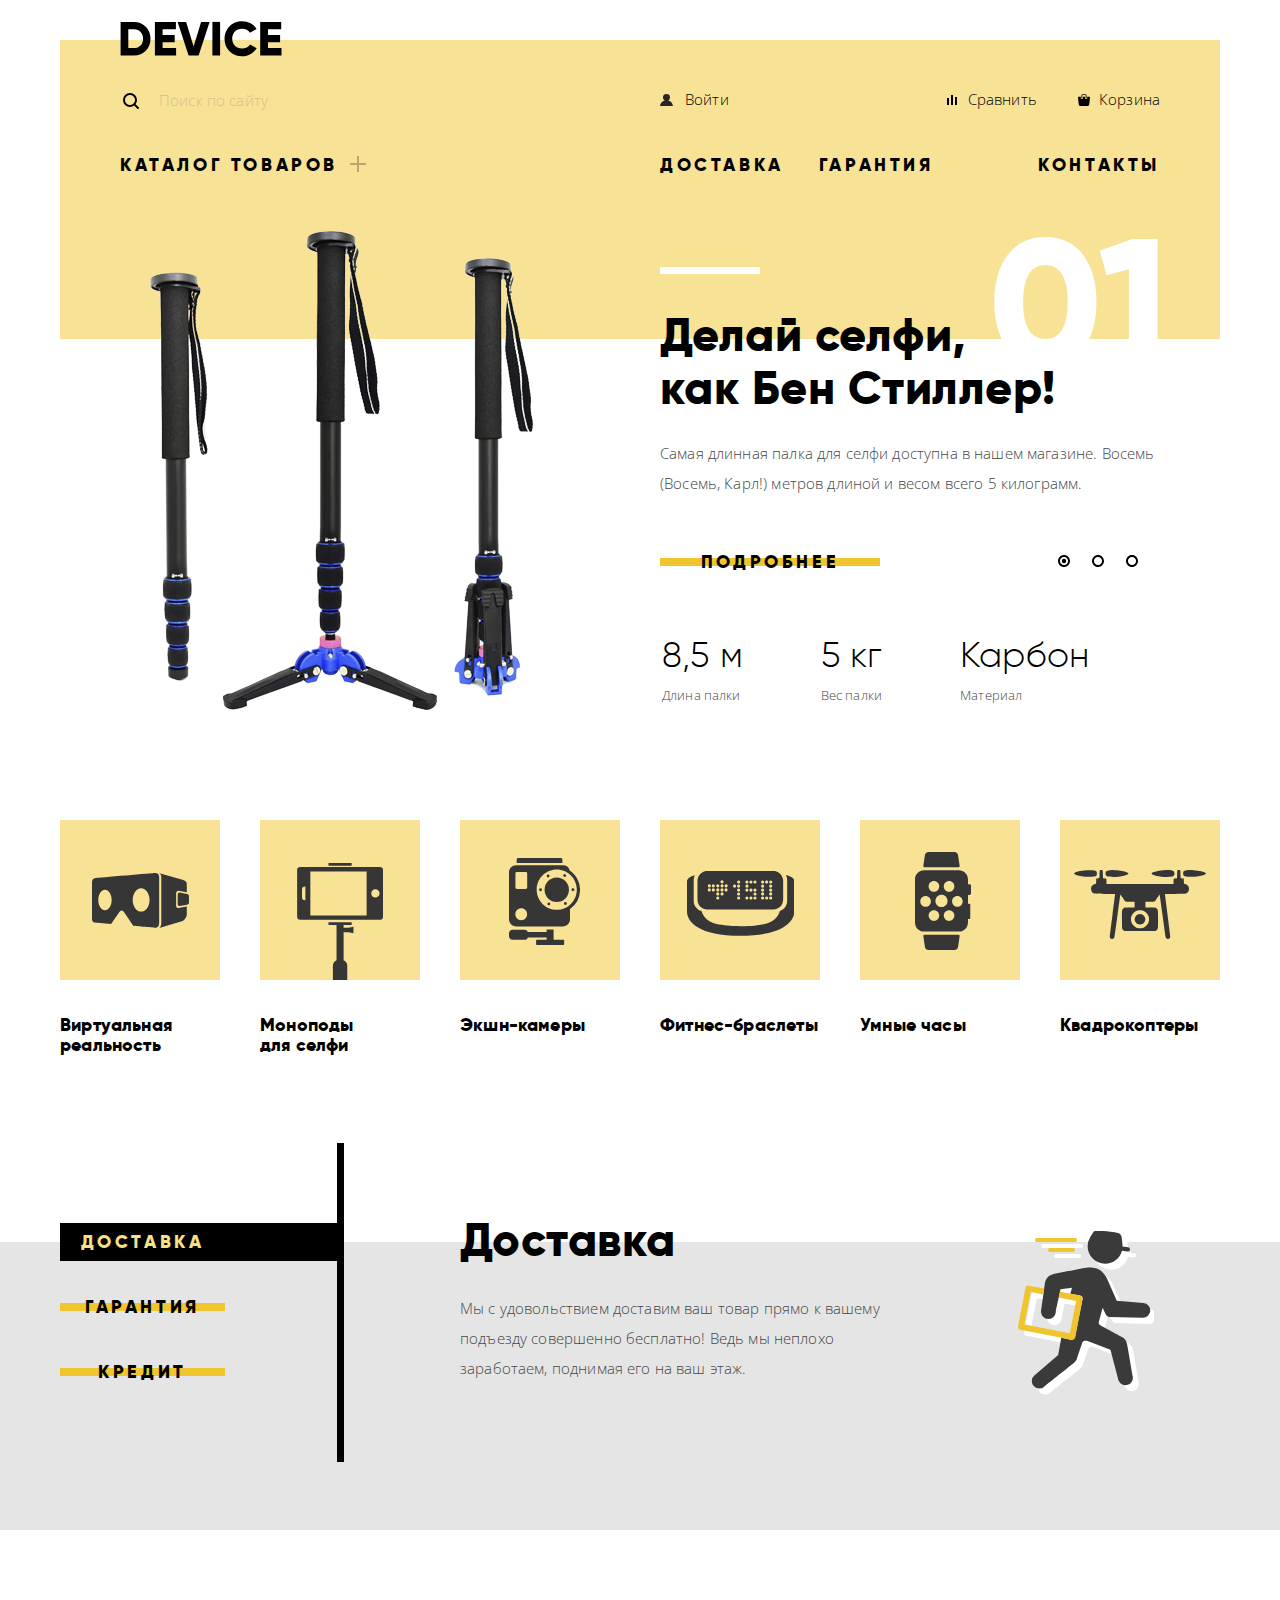
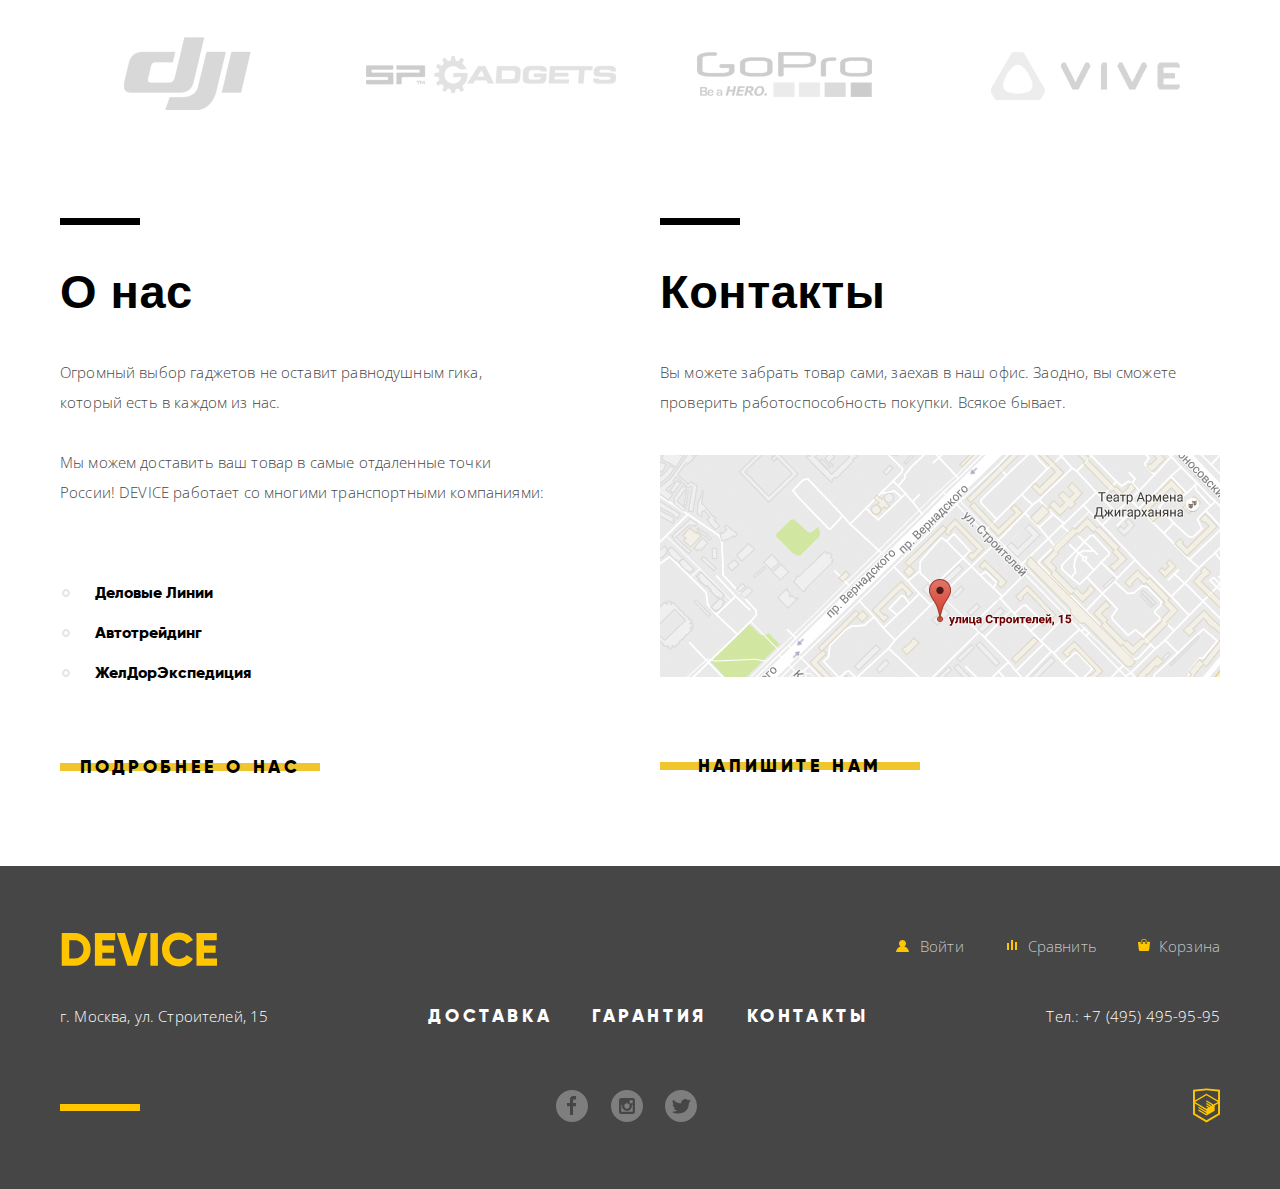
==== commit 5490dfae: "правки" ====
--- a/index.html
+++ b/index.html
@@ -5,7 +5,7 @@
     <title>HTML Academy: Девайс</title>
     <link href="https://fonts.googleapis.com/css?family=Open+Sans:300&amp;subset=cyrillic" rel="stylesheet">
     <link href="css/normalize.css" rel="stylesheet">
-    <link href="css/style.css" rel="stylesheet">
+    <link href="css/style.min.css" rel="stylesheet">
   </head>
   <body>
 
@@ -81,7 +81,7 @@
                     <td class="stroke2">5 кг</td>
                   </tr>
                   <tr class="stroke">
-                    <td>Материал</td>
+                    <td class="stroke1">Материал</td>
                     <td class="stroke2">Карбон</td>
                   </tr>
                 </table>
@@ -131,9 +131,9 @@
           </div>
 
           <div class="navigation-slider">
-            <label for="product-1">Слайд1</label>
-            <label for="product-2">Слайд2</label>
-            <label for="product-3">Слайд3</label>
+            <label for="product-1"><span class="visually-hidden">Слайд1</span></label>
+            <label for="product-2"><span class="visually-hidden">Слайд2</span></label>
+            <label for="product-3"><span class="visually-hidden">Слайд3</span></label>
           </div>
         </section>
       </div>
@@ -293,7 +293,7 @@
                 </a>
               </li>
             </ul>
-            <a class="html-academy" href="https://htmlacademy.ru">
+            <a class="html-academy" href="https://htmlacademy.ru/intensive/htmlcss">
               <img src="img/logo-html.svg" width="27" height="35" alt="HTML Academy">
             </a>
           </div>
@@ -317,7 +317,7 @@
         </p>
         <button class="button" type="submit">Отправить</button>
       </form>
-      <button class="modal-close" type="button">Закрыть</button>
+      <button class="modal-close" type="button"><span class="visually-hidden">Закрыть</span></button>
     </section>
 
     <section class="modal modal-map">
@@ -327,10 +327,10 @@
       <p>
         <img src="img/map-big.jpg" width="960" height="559" alt="г. Москва, улица Строителей,15">
       </p>
-      <button class="modal-close" type="button">Закрыть</button>
+      <button class="modal-close" type="button"><span class="visually-hidden">Закрыть</span></button>
     </section>
 
-    <script src="js/popup.js"></script>
-    <script src="js/popup-map.js"></script>
+    <script src="js/popup.min.js"></script>
+    <script src="js/popup-map.min.js"></script>
   </body>
 </html>
--- a/css/style.min.css
+++ b/css/style.min.css
@@ -0,0 +1 @@
+@-webkit-keyframes effect{0%{opacity:0}to{opacity:1}}@keyframes effect{0%{opacity:0}to{opacity:1}}@font-face{font-family:'Gilroy Extrabold';src:url(../fonts/gilroyextrabold-webfont.woff2) format('woff2');font-weight:800;font-style:normal}@font-face{font-family:'Gilroy Light';src:url(../fonts/gilroylight-webfont.woff2) format('woff2');font-weight:300;font-style:normal}body{min-width:1200px;margin:0;padding:0;font-family:"Open Sans",Tahoma,sans-serif;font-size:15px;letter-spacing:.01em;line-height:30px;font-weight:300;color:#464646;background-color:#fff}a{text-decoration:none}.visually-hidden{position:absolute;width:1px;height:1px;margin:-1px;border:0;padding:0;white-space:nowrap;-webkit-clip-path:inset(100%);clip-path:inset(100%);clip:rect(0 0 0 0);overflow:hidden}.container{width:1160px;margin-left:auto;margin-right:auto;margin-bottom:0;padding-left:20px;padding-right:20px}.main-header{display:-webkit-box;display:-ms-flexbox;display:flex;-webkit-box-orient:vertical;-webkit-box-direction:normal;-ms-flex-direction:column;flex-direction:column;margin-top:40px;padding-left:60px;padding-right:60px;background-color:#f7e296;height:299px}.header-catalog{height:186px;margin-bottom:36px}.header-logo{margin-top:-19px;margin-bottom:24px;width:164px;height:36px}.cart-link:focus,.cart-link:hover,.compare-link:focus,.compare-link:hover,.login-link:focus .profile-link:focus,.login-link:hover,.main-header a[href]:focus,.main-header a[href]:hover,.profile-link:hover{opacity:.6}.cart-link:active,.compare-link:active,.login-link:active,.main-header a[href]:active,.profile-link:active{opacity:.3}.navigation,.search-navigation{display:-webkit-box;display:-ms-flexbox;display:flex}.navigation{-webkit-box-pack:justify;-ms-flex-pack:justify;justify-content:space-between;margin:0 0 25px}.search-navigation{position:relative;width:441px;white-space:nowrap}.search-navigation input{height:49px;width:356px;margin:0;padding-top:2px;padding-left:39px;padding-bottom:11px;border:0;font-family:"Open Sans",Tahoma,sans-serif;font-size:15px;letter-spacing:.01em;line-height:36px;font-weight:300;opacity:.3;border-bottom:2px solid transparent;background-color:transparent}.search-navigation::before{content:"";position:absolute;top:12px;left:3px;width:16px;height:16px;background-image:url(../img/search.svg);background-repeat:no-repeat;background-position:0 0}.search-navigation input:hover{opacity:.6;border-bottom:2px solid transparent}.search-navigation input:active,.search-navigation input:focus{opacity:1;border-bottom:2px solid #000;outline:0}.search-navigation input[type=search]:focus+.search{display:block}.navigation button{display:none;height:49px;width:85px;padding:0;margin:0;border:2px solid #000;border-radius:0;background-color:transparent}.navigation button:focus,.navigation button:hover{display:block;color:#fff;background-color:#000;outline:0}.navigation button:active{display:block;color:rgba(255,255,255,.3);background-color:#000;outline:0}.user-navigation{display:-webkit-box;display:-ms-flexbox;display:flex;-webkit-box-pack:justify;-ms-flex-pack:justify;justify-content:space-between;-ms-flex-wrap:wrap;flex-wrap:wrap;width:500px;margin:0;padding:0;font-size:15px;line-height:36px;color:#000}.login-link{position:relative;padding-left:25px}.cart-link::before,.catalog-link::after,.compare-link::before,.login-link::before{content:"";position:absolute;top:13px;left:0;width:13px;height:12px;background-image:url(../img/user.svg);background-repeat:no-repeat;background-position:0 0}.exit,.login{margin-right:16px}.exit{opacity:.3}.compare-link{position:relative;padding-left:27px}.compare{margin-left:auto}.cart-link::before,.catalog-link::after,.compare-link::before{top:14px;left:6px;width:10px;height:10px;background-image:url(../img/compare.svg)}.cart-link{position:relative;padding-left:25px}.cart{margin-left:37px}.cart-link::before,.catalog-link::after{top:13px;left:4px;width:12px;height:12px;background-image:url(../img/cart.svg)}.main-navigation{margin-bottom:38px;font-family:"Gilroy Extrabold",Tahoma,sans-serif;font-size:18px;letter-spacing:.2em;line-height:normal;font-weight:800;text-transform:uppercase;color:#000}.site-navigation{display:-webkit-box;display:-ms-flexbox;display:flex;-webkit-box-pack:justify;-ms-flex-pack:justify;justify-content:space-between;-ms-flex-wrap:wrap;flex-wrap:wrap;padding:0;margin:0 auto}.main-navigation li{white-space:nowrap}.catalog{position:relative;width:540px;margin-left:0}.guarantee-link{margin-left:35px;margin-right:auto}.catalog-link::after{top:1px;left:221px;width:16px;height:16px;margin-left:9px;background-image:url(../img/plus.svg);opacity:.3}.site-navigation .drop-menu{position:absolute;top:20px;left:-60px;z-index:3;-webkit-box-orient:vertical;-webkit-box-direction:normal;-ms-flex-direction:column;flex-direction:column;-ms-flex-wrap:wrap;flex-wrap:wrap;-webkit-box-align:stretch;-ms-flex-align:stretch;align-items:stretch;-ms-flex-line-pack:start;align-content:flex-start;width:1160px;height:140px;margin:0;padding:25px 0 0;background:#f7e296;font-family:"Open Sans",Tahoma,sans-serif;font-size:15px;letter-spacing:.01em;line-height:36px;font-weight:300}.main-index input,.main-navigation>ul>li .drop-menu{display:none}.smart-watch{margin-bottom:40px}.drop-menu li{margin-left:60px}.drop-menu a{letter-spacing:normal;text-transform:none}.drop-menu a,.main-navigation>ul>li:hover .drop-menu,.site-navigation .drop-menu{display:-webkit-box;display:-ms-flexbox;display:flex}.drop-menu,.search-navigation,.site-navigation,.user-navigation{list-style:none}.drop-menu a,.site-navigation a,.user-navigation a{display:block;color:#000}.search-navigation a:hover,.site-navigation a:focus,.site-navigation a:hover,.user-navigation a:focus{color:rgba(0,0,0,.6)}.breadcrumbs a,.site-navigation a:active{color:rgba(0,0,0,.3)}.search-navigation a:focus{color:#000}.slide b{font-family:"Gilroy Extrabold",Tahoma,sans-serif;font-size:47px;line-height:normal;font-weight:800;letter-spacing:.01em;color:#000}.company p,.info p,.slider-text p{font:inherit}.slider{position:relative;width:1160px;max-height:497px;margin:-112px auto 107px;padding:0}.slide{display:none;margin:0;padding:0}.slide-wrapper{display:-webkit-box;display:-ms-flexbox;display:flex;width:1160px;margin:0;padding:0}.slider-text{display:block;-webkit-box-ordinal-group:3;-ms-flex-order:2;order:2;width:560px;padding:0;margin-top:82px}.slider-text p{margin-top:23px;margin-right:65px;margin-bottom:45px}.slide img{-webkit-box-ordinal-group:2;-ms-flex-order:1;order:1}.slide-thirst img{margin-left:89px;margin-right:auto}.slide-second img,.slide-third img{margin-left:116px;margin-top:12px;margin-right:auto}.slide-second p,.slide-third p{margin-right:100px}.slide-third img{margin-top:65px;margin-left:30px}.slider-title{position:relative;z-index:2;margin-top:80px}.slider-title::after{content:"";position:absolute;top:-42px;left:0;width:100px;height:7px;background-color:#fff}.number{position:absolute;top:-12px;right:50px;font-family:"Gilroy Extrabold",Tahoma,sans-serif;font-size:179px;line-height:179px;font-weight:800;color:#fff}.navigation-slider{position:absolute;top:328px;right:60px;display:-webkit-box;display:-ms-flexbox;display:flex;margin:0}.navigation-slider label{display:inline-block;width:12px;height:12px;margin-right:22px;vertical-align:top;background-image:url(../img/radio-off.svg);cursor:pointer}.table-slide{border:0}.stroke,.table-slide tbody{display:-webkit-box;display:-ms-flexbox;display:flex;margin:0;padding:0}.stroke{-webkit-box-orient:vertical;-webkit-box-direction:reverse;-ms-flex-direction:column-reverse;flex-direction:column-reverse;margin:0 78px 0 0}.slide-third .stroke{margin-right:45px}.stroke1{margin:0;padding:0;font-size:13px;font-weight:300;color:inherit}.button,.stroke2{line-height:normal;color:#000}.stroke2{margin:0 0 5px;padding:0;font-family:"Gilroy Light",Tahoma,sans-serif;font-size:36px;font-weight:300}.slider-text .button{width:210px;margin:0 0 52px}.button{position:relative;display:inline-block;z-index:1;padding:9px 5px;font-family:"Gilroy Extrabold",Tahoma,sans-serif;font-size:18px;letter-spacing:.2em;font-weight:800;vertical-align:middle;text-align:center;text-transform:uppercase;text-decoration:none}.button::after{content:"";position:absolute;top:50%;right:0;left:0;z-index:-1;-webkit-transform:translateY(-50%);-ms-transform:translateY(-50%);transform:translateY(-50%);height:8px;background-color:#f0c52e;-webkit-transition:height .3s ease-in-out;-o-transition:height .3s ease-in-out;transition:height .3s ease-in-out}.button:focus::after,.button:hover::after{height:100%}.button:active{display:inline-block;color:rgba(0,0,0,.3)}#product-1:checked~.container #slide1,#product-2:checked~.container #slide2,#product-3:checked~.container #slide3{display:-webkit-box;display:-ms-flexbox;display:flex}#product-1:checked~.container label[for=product-1],#product-2:checked~.container label[for=product-2],#product-3:checked~.container label[for=product-3]{background-image:url(../img/radio-on.svg)}.catalog-icon-list{display:-webkit-box;display:-ms-flexbox;display:flex;-webkit-box-pack:justify;-ms-flex-pack:justify;justify-content:space-between;-webkit-box-align:start;-ms-flex-align:start;align-items:flex-start;position:relative;top:0;margin:0;padding:0;list-style:none}.icon1::before,.icon2::before,.icon3::before,.icon4::before,.icon5::before,.icon6::before{content:"";position:absolute;top:0;z-index:1;width:160px;height:160px;background-image:url(../img/popular-1.svg);background-repeat:no-repeat;background-position:50% 50%}.icon2::before,.icon3::before,.icon4::before,.icon5::before,.icon6::before{background-image:url(../img/popular-2.svg);background-position:50% 100%}.icon3::before,.icon4::before,.icon5::before,.icon6::before{background-image:url(../img/popular-3.svg);background-position:55% 52%}.icon4::before,.icon5::before,.icon6::before{background-image:url(../img/popular-4.svg);background-position:50% 54%}.icon5::before,.icon6::before{background-image:url(../img/popular-5.svg);background-position:53% 52%}.icon6::before{background-image:url(../img/popular-6.svg);background-position:50% 55%}.catalog-icon-list h3{-webkit-box-ordinal-group:3;-ms-flex-order:2;order:2;margin-top:0;font-family:"Gilroy Extrabold",Tahoma,sans-serif;font-size:18px;letter-spacing:.01em;line-height:normal;font-weight:800;vertical-align:top;list-style:none}.catalog-icon-categories div{-webkit-box-ordinal-group:2;-ms-flex-order:1;order:1;margin-bottom:35px;width:160px;height:160px;background-color:rgba(240,197,46,.5)}.catalog-icon-categories{position:relative;margin-left:40px;margin-bottom:85px}.catalog-icon-categories:first-child{margin-left:0}.icon{display:-webkit-box;display:-ms-flexbox;display:flex;-webkit-box-orient:vertical;-webkit-box-direction:normal;-ms-flex-direction:column;flex-direction:column;width:160px;margin-bottom:0;color:#000}.icon:focus::before,.icon:hover::before{background-color:#f0c52e}.icon:active h3,.icon:active::before{opacity:.3}.icon:active .catalog-icon-icons{background-color:#f0c52e}.info{position:relative;min-height:288px;margin-top:84px;margin-bottom:95px;padding:0;background-color:#e5e5e5}.info-block{display:-webkit-box;display:-ms-flexbox;display:flex;-webkit-box-pack:justify;-ms-flex-pack:justify;justify-content:space-between;position:relative}.info-navigation{position:relative;width:280px;margin-top:-19px;font-family:"Gilroy Extrabold",Tahoma,sans-serif;font-size:18px;letter-spacing:.2em;line-height:normal;font-weight:800;text-transform:uppercase;color:#000}.info-about-us{display:none;position:relative;width:760px;margin-top:-28px;margin-left:120px}.info-navigation label{z-index:1;min-width:125px;max-width:250px;min-height:20px;padding-left:20px;padding-right:20px;margin-bottom:27px;background-color:transparent;border:0;outline:0;cursor:pointer}#info-button-1:checked~.info #delivery,#info-button-2:checked~.info #warranty,#info-button-3:checked~.info #credit{display:block}#info-button-1:checked~.info label[for=info-button-1],#info-button-2:checked~.info label[for=info-button-2],#info-button-3:checked~.info label[for=info-button-3]{color:#f7e184}#info-button-1:checked~.info label[for=info-button-1]::after,#info-button-2:checked~.info label[for=info-button-2]::after,#info-button-3:checked~.info label[for=info-button-3]::after{top:50%;width:280px;height:100%;background-color:#000}.info-navigation::before{content:"";position:absolute;top:-80px;left:277px;width:7px;height:319px;background-color:#000}.info-about{margin:0 0 26px;font-family:"Gilroy Extrabold",Tahoma,sans-serif;font-size:47px;letter-spacing:.01em;line-height:normal;font-weight:800;color:#000}.info-about-us p{width:440px;margin:0;padding:0}.credit-icon,.delivery-icon,.warranty-icon{position:absolute;top:17px;left:558px;width:136px;height:164px;background-image:url(../img/delivery.svg);background-repeat:no-repeat}.credit-icon,.warranty-icon{top:-7px;left:543px;width:171px;height:195px;background-image:url(../img/warranty.svg)}.credit-icon{left:534px;width:156px;height:188px;background-image:url(../img/credit.svg)}.logotypes-fabricator{position:relative;display:-webkit-box;display:-ms-flexbox;display:flex;-webkit-box-pack:justify;-ms-flex-pack:justify;justify-content:space-between;-webkit-box-orient:horizontal;-webkit-box-direction:normal;-ms-flex-direction:row;flex-direction:row;padding:0;margin-bottom:86px;list-style:none}.logotype-1::before,.logotype-2::before,.logotype-3::before,.logotype-4::before{content:"";display:none;position:absolute;top:0;width:260px;height:100px;background-image:url(../img/logo-1_hover.png);background-repeat:no-repeat}.logotype-2::before,.logotype-3::before,.logotype-4::before{background-image:url(../img/logo-2_hover.png)}.logotype-3::before,.logotype-4::before{background-image:url(../img/logo-3_hover.png)}.logotype-4::before{background-image:url(../img/logo-4_hover.png)}.catalog-item:hover .catalog-hover,.logotype-1:hover::before,.logotype-2:hover::before,.logotype-3:hover::before,.logotype-4:hover::before{display:block}.about-us-title{position:relative;margin-top:44px;margin-bottom:38px;font-family:"Gilroy",Tahoma,sans-serif;font-size:47px;letter-spacing:.01em;line-height:normal;font-weight:800;color:#000}.about-us-title::after{content:"";position:absolute;top:-46px;left:0;width:80px;height:7px;background-color:#000}.company{display:-webkit-box;display:-ms-flexbox;display:flex;-webkit-box-pack:justify;-ms-flex-pack:justify;justify-content:space-between;padding:0;margin-bottom:80px}.about-us{width:560px;padding-right:75px}.contacts{width:560px;margin-left:40px}.about-us p{margin-bottom:30px}.contacts p{margin-bottom:38px}.about-us ul{margin-top:66px;margin-bottom:55px}.list{padding-left:35px;font-family:"Gilroy Extrabold",Tahoma,sans-serif;font-size:16px;letter-spacing:0;line-height:40px;font-weight:800;color:#000;list-style:none}.breadcrumbs li,.list li{position:relative}.breadcrumbs li::after,.list li::before{content:"";position:absolute;background-repeat:no-repeat}.list li::before{left:-38px;top:11px;width:18px;height:18px;background-image:url(../img/bulit.svg)}.contacts img{margin-bottom:61px}.about-us-button,.write-us{min-width:250px;max-width:560px;cursor:pointer}.breadcrumbs,.page-title{margin-left:60px;margin-top:0;padding:0;letter-spacing:.01em}.page-title{line-height:normal;color:#000;margin-bottom:17px;font-family:"Gilroy Extrabold",Tahoma,sans-serif;font-size:47px;font-weight:800}.breadcrumbs{display:-webkit-box;display:-ms-flexbox;display:flex;-webkit-box-pack:start;-ms-flex-pack:start;justify-content:flex-start;-ms-flex-wrap:wrap;flex-wrap:wrap;margin-bottom:44px;font-family:"Open Sans",Tahoma,sans-serif;font-size:14px;font-weight:300;color:rgba(0,0,0,.3);list-style:none}.breadcrumbs li{margin-right:37px}.breadcrumbs li::after{top:12px;right:-19px;width:4px;height:7px;background-image:url(../img/nav-arrow.svg);background-color:transparent}.breadcrumbs li:last-child{margin-right:0}.breadcrumbs a:focus,.breadcrumbs a:hover{color:rgba(0,0,0,.6)}.breadcrumbs a:active{color:rgba(0,0,0,.1)}.breadcrumbs-current::after{display:none}.titles-container{min-height:70px;margin:0;padding:0;background-color:rgba(0,0,0,.08)}.linear-gradient{background-image:-webkit-gradient(linear,left top,right top,color-stop(29%,#e1e1e1),color-stop(29%,#eee));background-image:-webkit-linear-gradient(left,#e1e1e1 29%,#eee 29%);background-image:-o-linear-gradient(left,#e1e1e1 29%,#eee 29%);background-image:linear-gradient(to right,#e1e1e1 29%,#eee 29%)}.linear-gradient-catalog{background-image:-webkit-gradient(linear,left top,right top,color-stop(29%,#eee),color-stop(29%,#fff));background-image:-webkit-linear-gradient(left,#eee 29%,#fff 29%);background-image:-o-linear-gradient(left,#eee 29%,#fff 29%);background-image:linear-gradient(to right,#eee 29%,#fff 29%)}.titles-wrapper{display:-webkit-box;display:-ms-flexbox;display:flex;-webkit-box-pack:justify;-ms-flex-pack:justify;justify-content:flex-end;-webkit-box-align:center;-ms-flex-align:center;align-items:center;height:70px;padding:0}.filtrs-title,.sort-title{padding:0;font-family:"Gilroy Extrabold",Tahoma,sans-serif;font-size:16px;letter-spacing:.2em;line-height:normal;font-weight:800;text-transform:uppercase;color:#000}.sort-title{margin:0}.filtrs-title{margin:-127px 0 108px}.sort{display:-webkit-box;display:-ms-flexbox;display:flex;-webkit-box-pack:justify;-ms-flex-pack:justify;justify-content:space-between;-webkit-box-align:center;-ms-flex-align:center;align-items:center;width:760px}.sort-list a{font-size:14px;letter-spacing:0;line-height:18px;font-weight:300;color:rgba(0,0,0,.3)}.sort-list a:focus,.sort-list a:hover{color:rgba(0,0,0,.6)}.current a,.sort-list a:active{color:#000}.sort-list,.sort-list-min{display:-webkit-box;display:-ms-flexbox;display:flex;-webkit-box-pack:start;-ms-flex-pack:start;justify-content:flex-start;width:500px;padding:0;margin:0 auto 0 55px;list-style:none}.sort-list li{margin-right:29px}.sort-list-min{-webkit-box-pack:justify;-ms-flex-pack:justify;justify-content:space-between;width:42px;height:15px;margin:0}.max,.min{position:relative;width:11px;height:10px}.max a::after,.min a::after{content:"";top:0;left:0;position:absolute;width:11px;height:10px;background-repeat:no-repeat}.max a::after{opacity:.2;background-image:url(../img/icon-up-dir.svg)}.min a::after{background-image:url(../img/icon-down-dir.svg)}.max a:focus::after,.max a:hover::after,.min a:focus::after,.min a:hover::after{opacity:.4}.max a:active::after,.min a:active::after{opacity:1}.catalog-container .container{display:-webkit-box;display:-ms-flexbox;display:flex}.filtrs{width:200px;padding:0;margin-top:83px;margin-left:60px}.filter legend::before{content:"";top:-15px;position:absolute;width:200px;height:2px;background-color:#000}.filter fieldset{border:0;margin:0 0 47px;padding:0}.filter legend{position:relative;margin-bottom:20px;font-family:"Gilroy Extrabold",Tahoma,sans-serif;font-size:18px;letter-spacing:.01em;line-height:normal;font-weight:800;color:#000}.price-controls{height:23px;margin:0;padding:0}.price-controls input,.price-controls label{color:rgba(0,0,0,.2);letter-spacing:0;line-height:22px}.price-controls input{width:64px;padding-left:5px;font-size:14px;font-weight:300;background-color:transparent;border:0;outline:0}.filter-option label,.price-controls label{font-size:14px;font-weight:300;cursor:pointer}.price-controls label{vertical-align:top;display:inline-block}.range-controls{position:relative;margin-top:15px;margin-bottom:8px}.range-controls .scale{height:2px;background:#dbdbdb}.range-controls .bar{width:55%;height:2px;background:#91c92f}.range-toggle{position:absolute;top:-10px;width:20px;height:23px;background-image:url(../img/filter-button.svg);background-repeat:no-repeat;cursor:pointer;-webkit-transition:-webkit-transform .3s ease-in-out;-o-transition:transform .3s ease-in-out;transition:transform .3s ease-in-out;transition:transform .3s ease-in-out,-webkit-transform .3s ease-in-out}.range-toggle:active{-webkit-transform:scale(1.2);-ms-transform:scale(1.2);transform:scale(1.2)}.range-toggle-min{left:0}.range-toggle-max{left:55%}.filter-option label{position:relative;display:block;letter-spacing:.01em;line-height:40px;color:#000}.filter ul{margin:0;padding:0;list-style:none}.filter-option{margin-left:40px;padding:0}.filter-input:focus,.filter-input:hover{opacity:.6}.filter-input:disabled+label{color:#a6a6a6}.filter-input-checkbox+label::before{content:"";position:absolute;top:7px;left:-39px;width:23px;height:23px;background-image:url(../img/checkbox-off.svg);background-repeat:no-repeat}.filter-input-checkbox:checked+label::before{content:"";position:absolute;top:7px;left:-39px;width:27px;height:23px;background-image:url(../img/checkbox-on.svg);background-repeat:no-repeat}.filter-input-radio+label::before{content:"";position:absolute;top:7px;left:-40px;width:25px;height:25px;background-image:url(../img/radio-off.svg);background-repeat:no-repeat}.filter-input-radio:checked+label::before{content:"";position:absolute;top:7px;left:-40px;width:25px;height:25px;background-image:url(../img/radio-on.svg);background-repeat:no-repeat}.filter-input-checkbox+label:focus::before,.filter-input-checkbox+label:hover::before,.filter-input-checkbox:checked+label:focus::before,.filter-input-checkbox:checked+label:hover::before,.filter-input-radio+label:focus::before,.filter-input-radio+label:hover::before,.filter-input-radio:checked+label:focus::before,.filter-input-radio:checked+label:hover::before{opacity:.6}.catalog-list,.catalog-wrapper{width:760px;display:-webkit-box;display:-ms-flexbox;display:flex}.catalog-wrapper{-webkit-box-orient:vertical;-webkit-box-direction:normal;-ms-flex-direction:column;flex-direction:column;margin-top:68px;margin-left:140px}.catalog-list{margin:0;padding:0;-webkit-box-pack:justify;-ms-flex-pack:justify;justify-content:space-between;-ms-flex-wrap:wrap;flex-wrap:wrap;list-style:none}.catalog-item-image{-webkit-box-ordinal-group:0;-ms-flex-order:-1;order:-1;width:360px;height:380px;margin:0 0 33px;background-color:#ececec}.catalog-item{display:-webkit-box;display:-ms-flexbox;display:flex;-ms-flex-wrap:wrap;flex-wrap:wrap;-ms-flex-line-pack:start;align-content:flex-start;position:relative;width:360px;min-height:465px;margin-bottom:42px;margin-right:40px}.catalog-item:nth-child(2n){margin-right:0}.device,.price{letter-spacing:.01em;line-height:normal}.device{margin:0;text-transform:none;font-family:"Gilroy Extrabold",Tahoma,sans-serif;font-size:18px;font-weight:800;color:#000}.catalog-item a{width:260px;margin:0;padding:0}.price{width:100px;font-family:"Gilroy Light",Tahoma,sans-serif;font-size:16px;font-weight:300;color:#464646;text-align:right}.catalog-hover{position:absolute;top:0;left:0;display:none;text-align:center;width:360px;height:207px;padding-top:173px;padding-left:0;background-color:rgba(238,238,238,.7)}.new{position:relative}.new::before{content:"";top:28px;right:27px;z-index:3;position:absolute;width:60px;height:61px;background-image:url(../img/NEW.png);background-repeat:no-repeat}.catalog-cart,.filter button{width:200px;border:0;border-radius:0;background-color:transparent;cursor:pointer}.filter button{margin-top:-30px}.catalog-cart:focus,.catalog-cart:hover,.filter button:focus,.filter button:hover{outline:0}.catalog-cart:active,.filter button:active{color:rgba(0,0,0,.3);background-color:#f0c52e;outline:0}.catalog-compare{font-size:13px;letter-spacing:.01em;font-weight:300;color:rgba(0,0,0,.5);text-align:center;vertical-align:middle;border:0;border-radius:0;background-color:inherit}.catalog-compare:focus,.catalog-compare:hover{color:#000;outline:0}.catalog-compare:active{color:rgba(0,0,0,.2);outline:0}.catalog-hover,.pagination-item,.pagination-menu{list-style:none}.pagination-container{-webkit-box-align:center;-ms-flex-align:center;align-items:center;width:760px;height:70px;margin-left:0;margin-top:-13px;margin-bottom:77px;background-color:rgba(0,0,0,.08)}.pagination-container,.pagination-list{display:-webkit-box;display:-ms-flexbox;display:flex;-webkit-box-pack:justify;-ms-flex-pack:justify;justify-content:space-between;padding:0}.pagination-item{margin-left:30px}.pagination-item:first-child{margin-left:0}.pagination-item a{font-family:"Gilroy Extrabold",Tahoma,sans-serif;font-size:16px;letter-spacing:.2em;line-height:normal;font-weight:800;color:rgba(0,0,0,.3)}.pagination-item a:focus,.pagination-item a:hover{color:rgba(0,0,0,.6)}.pagination-item a:active,.pagination-item-current a{color:#000}.pagination-menu{width:137px;height:70px;font-family:"Gilroy Extrabold",Tahoma,sans-serif;font-size:16px;letter-spacing:.2em;line-height:normal;font-weight:800;border:0;border-radius:0;background-color:transparent}.pagination-menu:focus,.pagination-menu:hover{background-color:rgba(0,0,0,.08)}.pagination-menu:active{color:rgba(0,0,0,.3);background-color:rgba(0,0,0,.08)}.main-footer{min-height:261px;padding-top:62px;color:#fff;background-color:#464646}.first-line{display:-webkit-box;display:-ms-flexbox;display:flex;-webkit-box-pack:justify;-ms-flex-pack:justify;justify-content:space-between;margin-bottom:25px}.footer-logo{margin-top:4px}.footer-site-navigation,.footer-user-navigation{list-style:none}.footer-user-navigation{width:328px;display:-webkit-box;display:-ms-flexbox;display:flex;-webkit-box-pack:justify;-ms-flex-pack:justify;justify-content:space-between;padding:0;margin:0;font-size:15px;line-height:36px;text-align:right}.footer-user-navigation a{color:rgba(255,255,255,.7)}.login-link-footer{position:relative;padding-left:28px}.cart-link-footer::before,.compare-link-footer::before,.login-link-footer::before{content:"";position:absolute;top:4px;left:4px;width:13px;height:12px;background-image:url(../img/user_footer.svg);background-repeat:no-repeat;background-position:0 0}.compare-link-footer{position:relative;padding-left:27px}.cart-link-footer::before,.compare-link-footer::before{left:6px;width:10px;height:10px;background-image:url(../img/compare_footer.svg)}.cart-link-footer{position:relative;padding-left:25px}.cart-link-footer::before{top:3px;left:4px;width:12px;height:12px;background-image:url(../img/cart_footer.svg)}.cart-link-footer:focus,.cart-link-footer:hover,.compare-link-footer:focus,.compare-link-footer:hover,.login-link-footer:focus,.login-link-footer:hover{opacity:.6}.cart-link-footer:active,.compare-link-footer:active,.login-link-footer:active{opacity:.3}.second-line{display:-webkit-box;display:-ms-flexbox;display:flex;-webkit-box-pack:justify;-ms-flex-pack:justify;justify-content:space-between;margin-bottom:57px;padding:0}.footer-contact{margin:0 160px 0 0}.footer-contact-phone{margin:0 0 0 auto}.footer-site-navigation{width:440px;display:-webkit-box;display:-ms-flexbox;display:flex;-webkit-box-pack:justify;-ms-flex-pack:justify;justify-content:space-between;-webkit-box-align:center;-ms-flex-align:center;align-items:center;padding:0;margin:0;font-family:"Gilroy Extrabold",Tahoma,sans-serif;font-size:18px;letter-spacing:.2em;line-height:normal;font-weight:800;text-transform:uppercase;color:#000;text-align:center}.footer-site-navigation a{color:#fff}.footer-site-navigation a:focus,.footer-site-navigation a:hover{color:rgba(255,255,255,.6)}.footer-site-navigation a:active{color:rgba(255,255,255,.3)}.footer-social,.third-line{display:-webkit-box;display:-ms-flexbox;display:flex;-webkit-box-pack:justify;-ms-flex-pack:justify;justify-content:space-between;padding:0}.third-line{position:relative}.third-line::before{content:"";position:absolute;top:16px;left:0;width:80px;height:7px;background-color:#ffc600}.footer-social{width:141px;-webkit-box-align:center;-ms-flex-align:center;align-items:center;margin:0 auto;text-align:center;list-style:none;opacity:.3}.footer-social a:focus,.footer-social a:hover,.html-academy:focus,.html-academy:hover{opacity:.6}.footer-social a:active{opacity:.1}.social-button{color:#fff}.html-academy:active{opacity:.3}.modal{position:fixed;display:none}.modal-show{display:block;-webkit-animation:effect 1s;animation:effect 1s}.modal-map,.modal-write-us{top:50%;left:50%;z-index:5;margin-left:-480px;margin-top:-280px;background-color:#fff}.modal-write-us{min-height:380px;padding:93px 100px 80px;color:#000;width:760px;-webkit-box-shadow:0 10px 20px 0 rgba(4,6,6,.2),-40px 0 40px -40px rgba(2,4,6,.75),40px 0 40px -40px rgba(2,4,6,.75);box-shadow:0 10px 20px 0 rgba(4,6,6,.2),-40px 0 40px -40px rgba(2,4,6,.75),40px 0 40px -40px rgba(2,4,6,.75)}.modal-map p{position:absolute;top:0;left:0;z-index:1;margin:0}.modal-map iframe{position:relative;z-index:2;border:0}.modal-map{width:960px;height:559px;-webkit-box-shadow:0 10px 20px 0 rgba(4,6,6,.2);box-shadow:0 10px 20px 0 rgba(4,6,6,.2)}.modal-close{position:absolute;top:22px;right:22px;z-index:3;width:55px;height:55px;background-image:url(../img/modal-close.svg);background-color:transparent;border:0;border-radius:0;opacity:.5;cursor:pointer}.modal-close:focus,.modal-close:hover{opacity:1;outline:0}.modal-close:active{opacity:.3;outline:0}.write-us-form p{margin-top:0;margin-bottom:32px}.write-us-item label{font-family:"Gilroy Extrabold",Tahoma,sans-serif;font-size:18px;letter-spacing:0;font-weight:800;color:#000;margin-bottom:7px}.write-us-form{display:-webkit-box;display:-ms-flexbox;display:flex;-ms-flex-wrap:wrap;flex-wrap:wrap}.write-us-form input[type=text],.write-us-form textarea{font:inherit;font-size:14px;letter-spacing:0;line-height:18px;font-weight:300;color:rgba(70,70,70,.4);background-color:rgba(245,245,245,.5);-webkit-box-sizing:border-box;box-sizing:border-box;padding:13px 20px;border:3px solid transparent}.write-us-form input[type=text]{margin:0;width:360px}.name-input{margin-right:40px}.write-us-form textarea{width:760px}.write-us-item{display:-webkit-box;display:-ms-flexbox;display:flex;-webkit-box-orient:vertical;-webkit-box-direction:normal;-ms-flex-direction:column;flex-direction:column}.write-us-form input:hover,.write-us-form textarea:hover{background-color:rgba(245,245,245,.8);border:3px solid transparent;outline:0}.write-us-form input:focus,.write-us-form textarea:focus{background-color:#fff;border:3px solid #f0c52e;opacity:0,5;outline:0}.write-us-form input:invalid{background-color:#edb5b5;border:3px solid transparent;opacity:0,5;outline:0}.write-us-form button{min-width:200px;font-family:"Gilroy Extrabold",Tahoma,sans-serif;font-size:18px;letter-spacing:.2em;font-weight:800;color:#000;text-align:center;vertical-align:middle;text-transform:uppercase;border:0;border-radius:0;background-color:inherit;cursor:pointer}.write-us-form button:focus,.write-us-form button:hover{outline:0}.write-us-form button:active{color:rgba(0,0,0,.3);background-color:#f0c52e;outline:0}
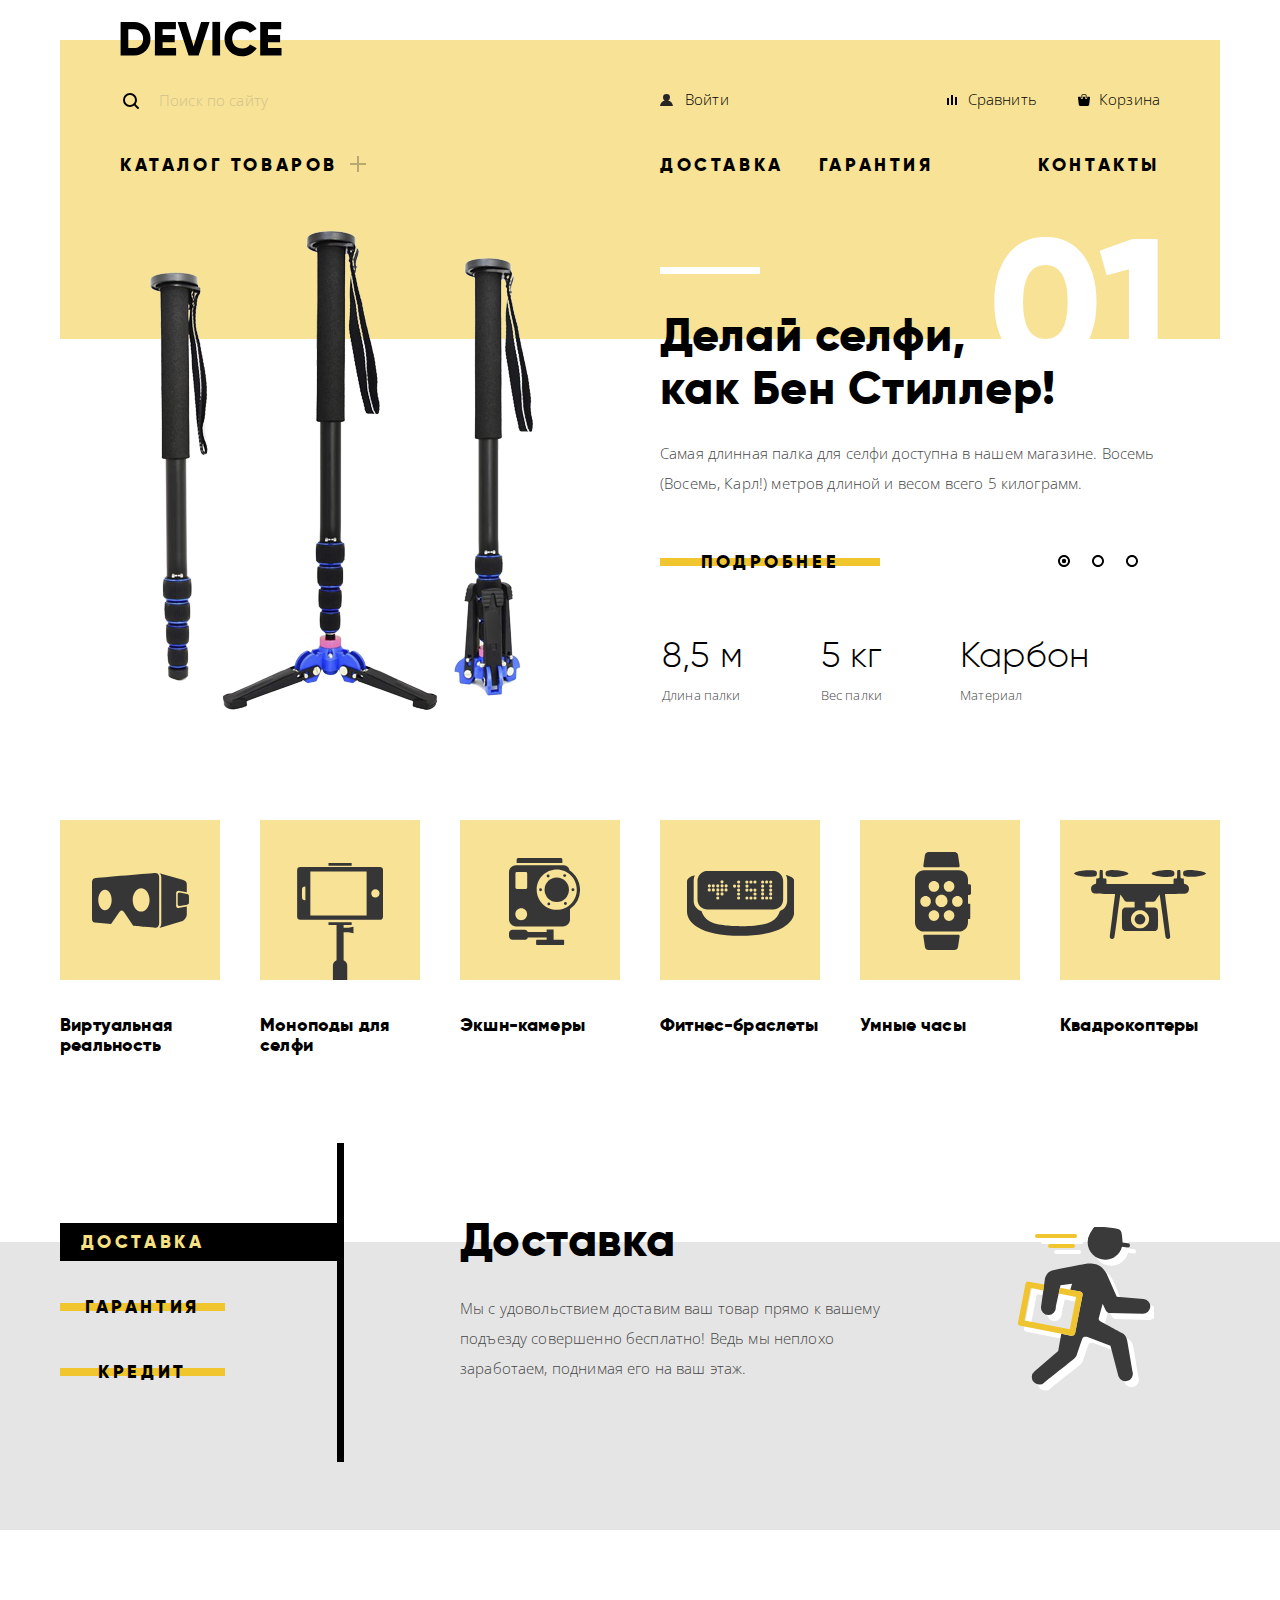
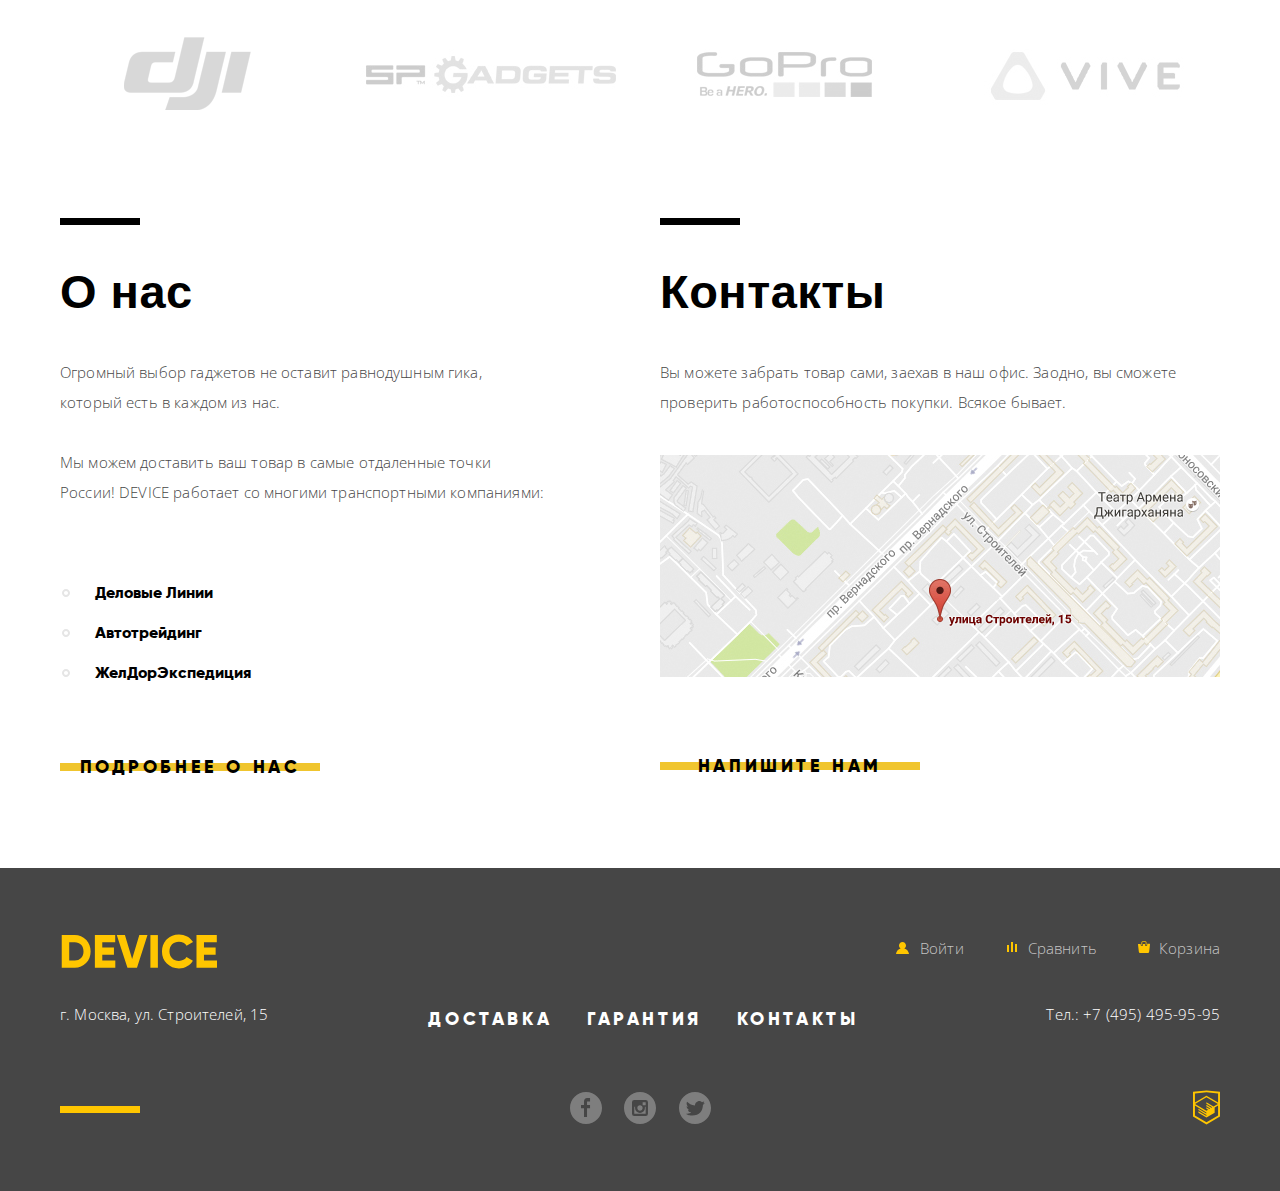
==== commit ce93e33c: "правки" ====
--- a/index.html
+++ b/index.html
@@ -5,7 +5,7 @@
     <title>HTML Academy: Девайс</title>
     <link href="https://fonts.googleapis.com/css?family=Open+Sans:300&amp;subset=cyrillic" rel="stylesheet">
     <link href="css/normalize.css" rel="stylesheet">
-    <link href="css/style.min.css" rel="stylesheet">
+    <link href="css/style.css" rel="stylesheet">
   </head>
   <body>
 
@@ -17,7 +17,7 @@
         <div class="navigation">
           <form class="search-navigation" action="https://echo.htmlacademy.ru" method="post">
             <label class="visually-hidden" for="search">Поиск по сайту</label>
-            <input id="search" type="search" name="search" placeholder="Поиск по сайту">
+            <input class="search-navigation-input" id="search" type="search" name="search" placeholder="Поиск по сайту">
             <button class="search">Найти</button>
           </form>
           <ul class="user-navigation">
@@ -150,7 +150,7 @@
             </li>
             <li class="catalog-icon-categories">
               <a class="icon icon2" href="monopods.html">
-                <h3>Моноподы<br>для селфи</h3>
+                <h3>Моноподы для селфи</h3>
                 <div class="catalog-icon-icons"></div>
               </a>
             </li>
@@ -206,7 +206,7 @@
 
             <div id="credit" class="info-about-us">
               <h2 class="info-about">Кредит</h2>
-              <p>Залезть в долговую яму стало проще! Кредитные консультанты подберут для вас наиболее выгодные<br>условия кредита. Выгодные для нашего банка, разумеется.</p>
+              <p>Залезть в долговую яму стало проще! Кредитные консультанты подберут для вас наиболее выгодные условия кредита. Выгодные для нашего банка, разумеется.</p>
               <div class="credit-icon"></div>
             </div>
           </div>
@@ -249,55 +249,55 @@
     </main>
 
     <footer class="main-footer">
-        <div class="container">
-          <div class="first-line">
-            <a class="footer-logo">
-              <img src="img/logo_footer.svg" width="160" height="35" alt="Логотип магазина гаджетов «Девайс»">
-            </a>
-            <ul class="footer-user-navigation">
-              <li class="login">
-                <a class="login-link-footer" href="login.html">Войти</a>
-              </li>
-              <li class="compare">
-                <a class="compare-link-footer" href="compare.html">Сравнить</a>
-              </li>
-              <li class="cart">
-                <a class="cart-link-footer" href="cart.html">Корзина</a>
-              </li>
-            </ul>
-          </div>
-          <div class="second-line">
-            <p class="footer-contact">г. Москва, ул. Строителей, 15</p>
-            <ul class="footer-site-navigation">
-              <li><a href="delivery.html">Доставка</a></li>
-              <li><a href="guarantee.html">Гарантия</a></li>
-              <li><a href="contacts.html">Контакты</a></li>
-            </ul>
-            <p class="footer-contact-phone">Тел.: +7 (495) 495-95-95</p>
-          </div>
-          <div class="third-line">
-            <ul class="footer-social">
-              <li>
-                <a class="social-button" href="#">
-                  <img src="img/fb.svg" width="32" height="32" alt="Фейсбук">
-                </a>
-              </li>
-              <li>
-                <a class="social-button" href="#">
-                  <img src="img/instagram.svg" width="32" height="32" alt="Инстаграм">
-                </a>
-              </li>
-              <li>
-                <a class="social-button" href="#">
-                  <img src="img/twitter.svg" width="32" height="32" alt="Твиттер">
-                </a>
-              </li>
-            </ul>
-            <a class="html-academy" href="https://htmlacademy.ru/intensive/htmlcss">
-              <img src="img/logo-html.svg" width="27" height="35" alt="HTML Academy">
-            </a>
-          </div>
-        </div>
+      <div class="container">
+        <div class="first-line">
+          <a class="footer-logo">
+            <img src="img/logo_footer.svg" width="160" height="35" alt="Логотип магазина гаджетов «Девайс»">
+          </a>
+          <ul class="footer-user-navigation">
+            <li class="login">
+              <a class="login-link-footer" href="login.html">Войти</a>
+            </li>
+            <li class="compare">
+              <a class="compare-link-footer" href="compare.html">Сравнить</a>
+            </li>
+            <li class="cart">
+              <a class="cart-link-footer" href="cart.html">Корзина</a>
+            </li>
+          </ul>
+        </div>
+        <div class="second-line">
+          <p class="footer-contact">г. Москва, ул. Строителей, 15</p>
+          <ul class="footer-site-navigation">
+            <li><a href="delivery.html">Доставка</a></li>
+            <li><a href="guarantee.html">Гарантия</a></li>
+            <li><a href="contacts.html">Контакты</a></li>
+          </ul>
+          <p class="footer-contact-phone">Тел.: +7 (495) 495-95-95</p>
+        </div>
+        <div class="third-line">
+          <ul class="footer-social">
+            <li>
+              <a class="social-button" href="#">
+                <img src="img/fb.svg" width="32" height="32" alt="Фейсбук">
+              </a>
+            </li>
+            <li>
+              <a class="social-button" href="#">
+                <img src="img/instagram.svg" width="32" height="32" alt="Инстаграм">
+              </a>
+            </li>
+            <li>
+              <a class="social-button" href="#">
+                <img src="img/twitter.svg" width="32" height="32" alt="Твиттер">
+              </a>
+            </li>
+          </ul>
+          <a class="html-academy" href="https://htmlacademy.ru/intensive/htmlcss">
+            <img src="img/logo-html.svg" width="27" height="35" alt="HTML Academy">
+          </a>
+        </div>
+      </div>
     </footer>
 
     <section class="modal modal-write-us">
@@ -309,7 +309,7 @@
         </p>
         <p class="write-us-item e-mail-input">
           <label for="write-us-e-mail">Ваш e-mail</label>
-          <input id="write-us-e-mail" type="text" name="email" placeholder="Для отправки ответа">
+          <input id="write-us-e-mail" type="email" name="emailus" placeholder="Для отправки ответа">
         </p>
         <p class="write-us-item comment-input">
           <label for="write-us-comment">Текст письма:</label>
--- a/css/style.css
+++ b/css/style.css
@@ -0,0 +1,2490 @@
+@font-face {
+    font-family: "Gilroy Extrabold";
+    src: url("../fonts/gilroyextrabold-webfont.woff2") format("woff2");
+    font-weight: 800;
+    font-style: normal;
+}
+
+@font-face {
+    font-family: "Gilroy Light";
+    src: url("../fonts/gilroylight-webfont.woff2") format("woff2");
+    font-weight: 300;
+    font-style: normal;
+}
+
+body {
+  min-width: 1200px;
+  margin: 0;
+  padding: 0;
+
+  font-family: "Open Sans", Tahoma, sans-serif;
+  font-size: 15px;
+  letter-spacing: 0.01em;
+  line-height: 30px;
+  font-weight: 300;
+  color: #464646;
+
+  background-color: #ffffff;
+}
+
+a {
+  text-decoration: none;
+}
+
+.visually-hidden {
+  position: absolute;
+
+  width: 1px;
+  height: 1px;
+  margin: -1px;
+  border: 0;
+  padding: 0;
+
+  white-space: nowrap;
+
+  -webkit-clip-path: inset(100%);
+
+          clip-path: inset(100%);
+  clip: rect(0 0 0 0);
+  overflow: hidden;
+}
+
+.container {
+  width: 1160px;
+  margin-left: auto;
+  margin-right: auto;
+  margin-bottom: 0;
+  padding-left: 20px;
+  padding-right: 20px;
+}
+
+.main-header {
+  display: -webkit-box;
+  display: -ms-flexbox;
+  display: flex;
+  -webkit-box-orient: vertical;
+  -webkit-box-direction: normal;
+      -ms-flex-direction: column;
+          flex-direction: column;
+
+  margin-top: 40px;
+  padding-left: 60px;
+  padding-right: 60px;
+  background-color: #f7e296;
+  height: 299px;
+}
+
+.header-catalog {
+  height: 186px;
+  margin-bottom: 36px;
+}
+
+.header-logo {
+  margin-top: -19px;
+  margin-bottom: 24px;
+  width: 164px;
+  height: 36px;
+}
+
+
+.main-header a[href]:hover,
+.main-header a[href]:focus {
+  opacity: 0.6;
+}
+
+.main-header a[href]:active {
+  opacity: 0.3;
+}
+
+.navigation {
+  display: -webkit-box;
+  display: -ms-flexbox;
+  display: flex;
+  -webkit-box-pack: justify;
+      -ms-flex-pack: justify;
+          justify-content: space-between;
+  margin: 0;
+  margin-bottom: 25px;
+}
+
+.search-navigation {
+  position: relative;
+
+  display: -webkit-box;
+
+  display: -ms-flexbox;
+
+  display: flex;
+  width: 441px;
+  white-space: nowrap;
+}
+
+.search-navigation input {
+  height: 49px;
+  width: 356px;
+  margin: 0;
+  padding-top: 2px;
+  padding-left: 39px;
+  padding-bottom: 11px;
+  border: 0;
+
+  font-family: "Open Sans", Tahoma, sans-serif;
+  font-size: 15px;
+  letter-spacing: 0.01em;
+  line-height: 36px;
+  font-weight: 300;
+  opacity: 0.3;
+  border-bottom: 2px solid transparent;
+  background-color: transparent;
+}
+
+.search-navigation::before {
+  content: "";
+
+  position: absolute;
+  top: 12px;
+  left: 3px;
+
+  width: 16px;
+  height: 16px;
+
+  background-image: url("../img/search.svg");
+  background-repeat: no-repeat;
+  background-position: 0 0;
+}
+
+.search-navigation input:hover {
+  opacity: 0.6;
+  border-bottom: 2px solid transparent;
+}
+
+.search-navigation input:focus,
+.search-navigation input:active {
+  opacity: 1;
+  border-bottom: 2px solid #000000;
+  outline: none;
+}
+
+.search-navigation-input:focus + .search {
+  display: block;
+}
+
+.navigation button {
+  display: none;
+
+  height: 49px;
+  width: 85px;
+  padding: 0;
+  margin: 0;
+  border: 2px solid #000000;
+  border-radius: 0;
+  background-color: transparent;
+}
+
+.navigation button:hover,
+.navigation button:focus {
+  display: block;
+
+  color: #ffffff;
+  background-color: #000000;
+  outline: none;
+}
+
+.navigation button:active {
+  display: block;
+
+  color: rgba(255, 255, 255, 0.3);
+  background-color: #000000;
+  outline: none;
+}
+
+.user-navigation {
+  display: -webkit-box;
+  display: -ms-flexbox;
+  display: flex;
+  -webkit-box-pack: justify;
+      -ms-flex-pack: justify;
+          justify-content: space-between;
+  -ms-flex-wrap: wrap;
+      flex-wrap: wrap;
+  width: 500px;
+  margin: 0;
+  padding: 0;
+  font-size: 15px;
+  line-height: 36px;
+  color: #000000;
+}
+
+.login-link {
+  position: relative;
+  padding-left: 25px;
+}
+
+.login-link::before {
+  content: "";
+
+  position: absolute;
+  top: 13px;
+  left: 0px;
+
+  width: 13px;
+  height: 12px;
+
+  background-image: url("../img/user.svg");
+  background-repeat: no-repeat;
+  background-position: 0 0;
+}
+
+.login {
+  margin-right: 16px;
+}
+
+.exit {
+  margin-right: 16px;
+  opacity: 0.3;
+}
+
+.compare-link {
+  position: relative;
+  padding-left: 27px;
+}
+
+.compare {
+  margin-left: auto;
+}
+
+.compare-link::before {
+  content: "";
+
+  position: absolute;
+  top: 14px;
+  left: 6px;
+
+  width: 10px;
+  height: 10px;
+
+  background-image: url("../img/compare.svg");
+  background-repeat: no-repeat;
+  background-position: 0 0;
+}
+
+.cart-link {
+  position: relative;
+  padding-left: 25px;
+}
+
+.cart {
+  margin-left: 37px;
+}
+
+.cart-link::before {
+  content: "";
+
+  position: absolute;
+  top: 13px;
+  left: 4px;
+
+  width: 12px;
+  height: 12px;
+
+  background-image: url("../img/cart.svg");
+  background-repeat: no-repeat;
+  background-position: 0 0;
+}
+
+.compare-link:hover,
+.cart-link:hover,
+.login-link:hover,
+.profile-link:hover,
+.compare-link:focus,
+.cart-link:focus,
+.login-link:focus
+.profile-link:focus {
+  opacity: 0.6;
+}
+
+.compare-link:active,
+.cart-link:active,
+.login-link:active,
+.profile-link:active {
+  opacity: 0.3;
+}
+
+.main-navigation {
+  margin-bottom: 38px;
+
+  font-family: "Gilroy Extrabold", Tahoma, sans-serif;
+  font-size: 18px;
+  letter-spacing: 0.2em;
+  line-height: normal;
+  font-weight: 800;
+  text-transform: uppercase;
+  color: #000000;
+}
+
+.site-navigation {
+  display: -webkit-box;
+  display: -ms-flexbox;
+  display: flex;
+  -webkit-box-pack: justify;
+      -ms-flex-pack: justify;
+          justify-content: space-between;
+  -ms-flex-wrap: wrap;
+      flex-wrap: wrap;
+  padding: 0;
+  margin: 0 auto;
+}
+
+.main-navigation li {
+  white-space: nowrap;
+}
+
+.catalog {
+  position: relative;
+  width: 540px;
+  margin-left: 0;
+}
+
+.guarantee-link  {
+  margin-left: 35px;
+  margin-right: auto;
+}
+
+.catalog-link::after {
+  content: "";
+
+  position: absolute;
+  top: 1px;
+  left: 221px;
+
+  width: 16px;
+  height: 16px;
+  margin-left: 9px;
+
+  background-image: url("../img/plus.svg");
+  background-repeat: no-repeat;
+  background-position: 0 0;
+  opacity: 0.3;
+}
+
+.site-navigation .drop-menu {
+  position: absolute;
+  top: 20px;
+  left: -60px;
+  z-index: 3;
+
+  display: -webkit-box;
+
+  display: -ms-flexbox;
+
+  display: flex;
+  -webkit-box-orient: vertical;
+  -webkit-box-direction: normal;
+      -ms-flex-direction: column;
+          flex-direction: column;
+  -ms-flex-wrap: wrap;
+      flex-wrap: wrap;
+  -webkit-box-align: stretch;
+      -ms-flex-align: stretch;
+          align-items: stretch;
+  -ms-flex-line-pack: start;
+      align-content: flex-start;
+
+  width: 1160px;
+  height: 140px;
+
+  margin: 0;
+  padding: 0;
+  padding-top: 25px;
+  background: #f7e296;
+
+  font-family: "Open Sans", Tahoma, sans-serif;
+  font-size: 15px;
+  letter-spacing: 0.01em;
+  line-height: 36px;
+  font-weight: 300;
+}
+
+.main-navigation > ul > li .drop-menu {
+  display: none;
+}
+
+.smart-watch {
+  margin-bottom: 40px;
+}
+
+.drop-menu li {
+  margin-left: 60px;
+}
+
+.drop-menu a {
+  display: -webkit-box;
+  display: -ms-flexbox;
+  display: flex;
+  letter-spacing: normal;
+  text-transform: none;
+}
+
+.main-navigation > ul > li:hover .drop-menu {
+  display: -webkit-box;
+  display: -ms-flexbox;
+  display: flex;
+}
+
+.search-navigation,
+.site-navigation,
+.user-navigation,
+.drop-menu {
+  list-style: none;
+}
+
+.site-navigation a,
+.user-navigation a,
+.drop-menu a {
+  display: block;
+  color: #000000;
+}
+
+.site-navigation a:hover,
+.search-navigation a:hover,
+.site-navigation a:focus,
+.user-navigation a:focus  {
+  color: rgba(0, 0, 0, 0.6);
+}
+
+.site-navigation a:active {
+  color: rgba(0, 0, 0, 0.3);
+}
+
+.search-navigation a:focus {
+  color: rgba(0, 0, 0, 1);
+}
+
+.slide b {
+  font-family: "Gilroy Extrabold", Tahoma, sans-serif;
+  font-size: 47px;
+  line-height: normal;
+  font-weight: 800;
+  letter-spacing: 0.01em;
+  color: #000000;
+}
+
+.slider-text p,
+.info p,
+.company p {
+  font: inherit;
+}
+
+.slider {
+  position: relative;
+
+  width: 1160px;
+  max-height: 497px;
+  margin: 0 auto;
+  margin-top: -112px;
+  margin-bottom: 107px;
+  padding: 0;
+}
+
+.slide {
+  display: none;
+  margin: 0;
+  padding: 0;
+}
+
+
+.slide-wrapper {
+  display: -webkit-box;
+  display: -ms-flexbox;
+  display: flex;
+
+  width: 1160px;
+  margin: 0;
+  padding: 0;
+}
+
+.slider-text {
+  display: block;
+  -webkit-box-ordinal-group: 3;
+      -ms-flex-order: 2;
+          order: 2;
+  width: 560px;
+  padding: 0;
+  margin-top: 82px;
+}
+
+.slider-text p {
+  margin-top: 23px;
+  margin-right: 65px;
+  margin-bottom: 45px;
+}
+
+.slide img {
+  -webkit-box-ordinal-group: 2;
+      -ms-flex-order: 1;
+          order: 1;
+}
+
+.slide-thirst img {
+  margin-left: 89px;
+  margin-right: auto;
+}
+
+.slide-second img {
+  margin-left: 116px;
+  margin-top: 12px;
+  margin-right: auto;
+}
+
+.slide-second p {
+  margin-right: 100px;
+}
+
+.slide-third img {
+  margin-top: 65px;
+  margin-left: 30px;
+  margin-right: auto;
+}
+
+.slide-third p {
+  margin-right: 100px;
+}
+
+.slider-title {
+  position: relative;
+  z-index: 2;
+
+  margin-top: 80px;
+}
+
+.slider-title::after {
+  content: "";
+
+  position: absolute;
+  top: -42px;
+  left: 0;
+
+  width: 100px;
+  height: 7px;
+
+  background-color: #ffffff;
+}
+
+.number {
+  position: absolute;
+  top: -12px;
+  right: 50px;
+
+  font-family: "Gilroy Extrabold", Tahoma, sans-serif;
+  font-size: 179px;
+  line-height: 179px;
+  font-weight: 800;
+  color: #ffffff;
+}
+
+.navigation-slider {
+  position: absolute;
+  top: 328px;
+  right: 60px;
+
+  display: -webkit-box;
+
+  display: -ms-flexbox;
+
+  display: flex;
+  margin: 0;
+}
+
+.navigation-slider label {
+  display: inline-block;
+
+  width: 12px;
+  height: 12px;
+  margin-right: 22px;
+
+  vertical-align: top;
+  background-image: url("../img/radio-off.svg");
+  cursor: pointer;
+}
+
+.table-slide {
+  border: 0;
+}
+
+.table-slide tbody {
+  display: -webkit-box;
+  display: -ms-flexbox;
+  display: flex;
+  margin: 0;
+  padding: 0;
+}
+
+.stroke {
+  display: -webkit-box;
+  display: -ms-flexbox;
+  display: flex;
+  -webkit-box-orient: vertical;
+  -webkit-box-direction: reverse;
+      -ms-flex-direction: column-reverse;
+          flex-direction: column-reverse;
+
+  margin: 0;
+  padding: 0;
+  margin-right: 78px;
+}
+
+.slide-third .stroke {
+  margin-right: 45px;
+}
+
+.stroke1 {
+  display: block;
+  margin: 0;
+  padding: 0;
+
+  font-size: 13px;
+  font-weight: 300;
+  color: inherit;
+}
+
+.stroke2 {
+  display: block;
+  margin: 0;
+  margin-bottom: 5px;
+  padding: 0;
+
+  font-family: "Gilroy Light", Tahoma, sans-serif;
+  font-size: 36px;
+  line-height: normal;
+  font-weight: 300;
+  color: #000000;
+}
+
+.slider-text .button {
+  width: 210px;
+  margin: 0;
+  margin-bottom: 52px;
+}
+
+.button {
+  position: relative;
+  display: inline-block;
+  z-index: 1;
+
+  padding: 9px 5px;
+
+  font-family: "Gilroy Extrabold", Tahoma, sans-serif;
+  font-size: 18px;
+  line-height: normal;
+  letter-spacing: 0.2em;
+  font-weight: 800;
+  color: rgba(0, 0, 0, 1);
+  vertical-align: middle;
+  text-align: center;
+  text-transform: uppercase;
+
+  text-decoration: none;
+}
+
+.button::after {
+  content: "";
+
+  position: absolute;
+  top: 50%;
+  right: 0;
+  left: 0;
+  z-index: -1;
+  -webkit-transform: translateY(-50%);
+      -ms-transform: translateY(-50%);
+          transform: translateY(-50%);
+
+  height: 8px;
+  background-color: #f0c52e;
+
+  -webkit-transition: height 0.3s ease-in-out;
+
+  -o-transition: height 0.3s ease-in-out;
+
+  transition: height 0.3s ease-in-out;
+}
+
+.button:hover::after,
+.button:focus::after {
+  height: 100%;
+}
+
+.button:active {
+  display: inline-block;
+
+  color: rgba(0, 0, 0, 0.3);
+}
+
+#product-1:checked ~ .container #slide1,
+#product-2:checked ~ .container #slide2,
+#product-3:checked ~ .container #slide3 {
+  display: -webkit-box;
+  display: -ms-flexbox;
+  display: flex;
+}
+
+#product-1:checked ~ .container label[for="product-1"],
+#product-2:checked ~ .container label[for="product-2"],
+#product-3:checked ~ .container label[for="product-3"] {
+  background-image: url("../img/radio-on.svg");
+}
+
+.main-index input {
+  display: none;
+}
+
+.catalog-icon-list {
+  display: -webkit-box;
+  display: -ms-flexbox;
+  display: flex;
+  -webkit-box-pack: justify;
+      -ms-flex-pack: justify;
+          justify-content: space-between;
+  -webkit-box-align: start;
+      -ms-flex-align: start;
+          align-items: flex-start;
+
+  position: relative;
+  top:0;
+
+  margin: 0;
+  padding: 0;
+  list-style: none;
+}
+
+.icon1::before {
+  content: "";
+
+  position: absolute;
+  top: 0px;
+  z-index: 1;
+
+  width: 160px;
+  height: 160px;
+
+  background-image: url("../img/popular-1.svg");
+  background-repeat: no-repeat;
+  background-position: 50% 50% ;
+}
+
+.icon2::before {
+  content: "";
+
+  position: absolute;
+  top: 0px;
+  z-index: 1;
+
+  width: 160px;
+  height: 160px;
+
+  background-image: url("../img/popular-2.svg");
+  background-repeat: no-repeat;
+  background-position: 50% 100% ;
+}
+
+.icon3::before {
+  content: "";
+
+  position: absolute;
+  top: 0px;
+  z-index: 1;
+
+  width: 160px;
+  height: 160px;
+
+  background-image: url("../img/popular-3.svg");
+  background-repeat: no-repeat;
+  background-position: 55% 52% ;
+}
+
+.icon4::before {
+  content: "";
+
+  position: absolute;
+  top: 0px;
+  z-index: 1;
+
+  width: 160px;
+  height: 160px;
+
+  background-image: url("../img/popular-4.svg");
+  background-repeat: no-repeat;
+  background-position: 50% 54% ;
+}
+
+.icon5::before {
+  content: "";
+
+  position: absolute;
+  top: 0px;
+  z-index: 1;
+
+  width: 160px;
+  height: 160px;
+
+  background-image: url("../img/popular-5.svg");
+  background-repeat: no-repeat;
+  background-position: 53% 52% ;
+}
+
+.icon6::before {
+  content: "";
+
+  position: absolute;
+  top: 0px;
+  z-index: 1;
+
+  width: 160px;
+  height: 160px;
+
+  background-image: url("../img/popular-6.svg");
+  background-repeat: no-repeat;
+  background-position: 50% 55% ;
+}
+
+.catalog-icon-list h3 {
+  -webkit-box-ordinal-group: 3;
+      -ms-flex-order: 2;
+          order: 2;
+
+  margin-top: 0;
+
+  font-family: "Gilroy Extrabold", Tahoma, sans-serif;
+  font-size: 18px;
+  letter-spacing: 0.01em;
+  line-height: normal;
+  font-weight: 800;
+  vertical-align: top;
+  list-style: none;
+}
+
+.catalog-icon-categories div {
+  -webkit-box-ordinal-group: 2;
+      -ms-flex-order: 1;
+          order: 1;
+  margin-bottom: 35px;
+
+  width: 160px;
+  height: 160px;
+  background-color: rgba(240, 197, 46, 0.5);
+}
+
+.catalog-icon-categories {
+  position: relative;
+  margin-left: 40px;
+  margin-bottom: 85px;
+}
+
+.catalog-icon-categories:first-child {
+  margin-left: 0;
+}
+
+.icon {
+  display: -webkit-box;
+  display: -ms-flexbox;
+  display: flex;
+  -webkit-box-orient: vertical;
+  -webkit-box-direction: normal;
+      -ms-flex-direction: column;
+          flex-direction: column;
+
+  width: 160px;
+  margin-bottom: 0;
+  color: #000000;
+}
+
+.icon:hover::before,
+.icon:focus::before {
+  background-color: #f0c52e;
+}
+
+.icon:active::before,
+.icon:active h3 {
+  opacity: 0.3;
+}
+
+.icon:active .catalog-icon-icons {
+  background-color: #f0c52e;
+}
+
+
+.info {
+  position: relative;
+  min-height: 288px;
+  margin-top: 84px;
+  margin-bottom: 95px;
+  padding: 0;
+  background-color: #e5e5e5;
+}
+
+.info-block {
+  display: -webkit-box;
+  display: -ms-flexbox;
+  display: flex;
+  -webkit-box-pack: justify;
+      -ms-flex-pack: justify;
+          justify-content: space-between;
+  position: relative;
+}
+
+.info-navigation {
+  position: relative;
+  width: 280px;
+
+  margin-top: -19px;
+
+
+  font-family: "Gilroy Extrabold", Tahoma, sans-serif;
+  font-size: 18px;
+  letter-spacing: 0.2em;
+  line-height: normal;
+  font-weight: 800;
+  text-transform: uppercase;
+  color: #000000;
+}
+
+.info-about-us {
+  display: none;
+  position: relative;
+  width: 760px;
+  margin-top: -28px;
+  margin-left: 120px;
+}
+
+.info-navigation label {
+  z-index: 1;
+  min-width: 125px;
+  max-width: 250px;
+  min-height: 20px;
+  padding-left: 20px;
+  padding-right: 20px;
+
+  margin-bottom: 27px;
+  background-color: transparent;
+  border: none;
+  outline: none;
+  cursor: pointer;
+}
+
+#info-button-1:checked ~ .info #delivery,
+#info-button-2:checked ~ .info #warranty,
+#info-button-3:checked ~ .info #credit {
+  display: block;
+}
+
+#info-button-1:checked ~ .info label[for=info-button-1],
+#info-button-2:checked ~ .info label[for=info-button-2],
+#info-button-3:checked ~ .info label[for=info-button-3] {
+    color: #f7e184;
+}
+
+#info-button-1:checked ~ .info label[for=info-button-1]::after,
+#info-button-2:checked ~ .info label[for=info-button-2]::after,
+#info-button-3:checked ~ .info label[for=info-button-3]::after {
+  top: 50%;
+  width: 280px;
+  height: 100%;
+  background-color: #000000;
+}
+
+.info-navigation::before {
+  content: "";
+
+  position: absolute;
+  top: -80px;
+  left: 277px;
+  width: 7px;
+  height: 319px;
+  background-color: #000000;
+}
+
+.info-about {
+  margin: 0;
+  margin-bottom: 26px;
+
+  font-family: "Gilroy Extrabold", Tahoma, sans-serif;
+  font-size: 47px;
+  letter-spacing: 0.01em;
+  line-height: normal;
+  font-weight: 800;
+  color: #000000;
+}
+
+.info-about-us p {
+  width: 435px;
+  margin: 0;
+  padding: 0;
+}
+
+.delivery-icon {
+  position: absolute;
+  top: 13px;
+  left: 558px;
+  width: 136px;
+  height: 164px;
+  background-image: url("../img/delivery.svg");
+  background-repeat: no-repeat;
+}
+
+.warranty-icon {
+  position: absolute;
+  top:-7px;
+  left: 543px;
+  width: 171px;
+  height: 195px;
+  background-image: url("../img/warranty.svg");
+  background-repeat: no-repeat;
+}
+
+.credit-icon {
+  position: absolute;
+  top:-7px;
+  left: 534px;
+  width: 156px;
+  height: 188px;
+  background-image: url("../img/credit.svg");
+  background-repeat: no-repeat;
+}
+
+.logotypes-fabricator {
+  position: relative;
+  display: -webkit-box;
+  display: -ms-flexbox;
+  display: flex;
+  -webkit-box-pack: justify;
+      -ms-flex-pack: justify;
+          justify-content: space-between;
+  -webkit-box-orient: horizontal;
+  -webkit-box-direction: normal;
+      -ms-flex-direction: row;
+          flex-direction: row;
+  padding: 0;
+  margin-bottom: 86px;
+  list-style: none;
+}
+
+.logotype-1::before {
+  content: "";
+  display: none;
+
+  position: absolute;
+  top: 0px;
+
+  width: 260px;
+  height: 100px;
+
+  background-image: url("../img/logo-1_hover.png");
+  background-repeat: no-repeat;
+}
+
+.logotype-2::before {
+  content: "";
+  display: none;
+
+  position: absolute;
+  top: 0px;
+
+  width: 260px;
+  height: 100px;
+
+  background-image: url("../img/logo-2_hover.png");
+  background-repeat: no-repeat;
+}
+
+.logotype-3::before {
+  content: "";
+  display: none;
+
+  position: absolute;
+  top: 0px;
+
+  width: 260px;
+  height: 100px;
+
+  background-image: url("../img/logo-3_hover.png");
+  background-repeat: no-repeat;
+}
+
+.logotype-4::before {
+  content: "";
+  display: none;
+
+  position: absolute;
+  top: 0px;
+
+  width: 260px;
+  height: 100px;
+
+  background-image: url("../img/logo-4_hover.png");
+  background-repeat: no-repeat;
+}
+
+.logotype-1:hover::before,
+.logotype-2:hover::before,
+.logotype-3:hover::before,
+.logotype-4:hover::before {
+  display: block;
+}
+
+.about-us-title {
+  position: relative;
+  margin-top: 44px;
+  margin-bottom: 38px;
+
+  font-family: "Gilroy", Tahoma, sans-serif;
+  font-size: 47px;
+  letter-spacing: 0.01em;
+  line-height: normal;
+  font-weight: 800;
+  color: #000000;
+}
+
+.about-us-title::after {
+  content: "";
+
+  position: absolute;
+  top: -46px;
+  left: 0;
+
+  width: 80px;
+  height: 7px;
+
+  background-color: #000000;
+}
+
+.company {
+  display: -webkit-box;
+  display: -ms-flexbox;
+  display: flex;
+  -webkit-box-pack: justify;
+      -ms-flex-pack: justify;
+          justify-content: space-between;
+  padding: 0;
+  margin-bottom: 82px;
+}
+
+.about-us {
+  width: 560px;
+  padding-right: 75px;
+}
+
+.contacts {
+  width: 560px;
+  margin-left: 40px;
+}
+
+.about-us p {
+  margin-bottom: 30px;
+}
+
+.contacts p {
+  margin-bottom: 38px;
+}
+
+.about-us ul {
+  margin-top: 66px;
+  margin-bottom: 55px;
+}
+
+.list {
+  padding-left: 35px;
+
+  font-family: "Gilroy Extrabold", Tahoma, sans-serif;
+  font-size: 16px;
+  letter-spacing: 0;
+  line-height: 40px;
+  font-weight: 800;
+  color: #000000;
+  list-style: none;
+}
+
+.list li {
+  position: relative;
+}
+
+.list li::before {
+  content: "";
+
+  position: absolute;
+  top: 11px;
+  left: -38px;
+
+  width: 18px;
+  height: 18px;
+
+  background-image: url("../img/bulit.svg");
+  background-repeat: no-repeat;
+}
+
+.contacts img {
+  margin-bottom: 61px;
+}
+
+.about-us-button,
+.write-us {
+  min-width: 250px;
+  max-width: 560px;
+  cursor: pointer;
+}
+
+.page-title {
+  margin-bottom: 17px;
+  margin-left: 60px;
+  margin-top: 0px;
+  padding: 0;
+
+  font-family: "Gilroy Extrabold", Tahoma, sans-serif;
+  font-size: 47px;
+  line-height: normal;
+  letter-spacing: 0.01em;
+  font-weight: 800;
+  color: #000000;
+}
+
+.breadcrumbs {
+  display: -webkit-box;
+  display: -ms-flexbox;
+  display: flex;
+  -webkit-box-pack: start;
+      -ms-flex-pack: start;
+          justify-content: flex-start;
+  -ms-flex-wrap: wrap;
+      flex-wrap: wrap;
+  margin-left: 60px;
+  margin-top: 0;
+  margin-bottom: 44px;
+  padding: 0;
+
+  font-family: "Open Sans", Tahoma, sans-serif;
+  font-size: 14px;
+  letter-spacing: 0.01em;
+  font-weight: 300;
+  color: rgba(0, 0, 0, 0.3);
+  list-style: none;
+}
+
+.breadcrumbs li {
+  position: relative;
+  margin-right: 37px;
+}
+
+.breadcrumbs li::after {
+  content: "";
+  top: 12px;
+  right: -19px;
+
+  position: absolute;
+
+  width: 4px;
+  height: 7px;
+  background-image: url("../img/nav-arrow.svg");
+  background-repeat: no-repeat;
+  background-color: transparent;
+}
+
+.breadcrumbs li:last-child {
+  margin-right: 0;
+}
+
+.breadcrumbs a {
+  color: rgba(0, 0, 0, 0.3);
+}
+
+.breadcrumbs a:hover,
+.breadcrumbs a:focus {
+  color: rgba(0, 0, 0, 0.6);
+}
+
+.breadcrumbs a:active {
+  color: rgba(0, 0, 0, 0.1);
+}
+
+.breadcrumbs-current::after {
+  display: none;
+}
+
+.titles-container {
+  min-height: 70px;
+  margin: 0;
+  padding: 0;
+  background-color: rgba(0, 0, 0, 0.08)
+}
+
+.linear-gradient {
+  background-image: -webkit-gradient(linear, left top, right top, color-stop(29%, #e1e1e1), color-stop(29%, #eeeeee));
+  background-image: -webkit-linear-gradient(left, #e1e1e1 29%, #eeeeee 29%);
+  background-image: -o-linear-gradient(left, #e1e1e1 29%, #eeeeee 29%);
+  background-image: linear-gradient(to right, #e1e1e1 29%, #eeeeee 29%);
+}
+
+.linear-gradient-catalog{
+  background-image: -webkit-gradient(linear, left top, right top, color-stop(29%, #eeeeee), color-stop(29%, #ffffff));
+  background-image: -webkit-linear-gradient(left, #eeeeee 29%, #ffffff 29%);
+  background-image: -o-linear-gradient(left, #eeeeee 29%, #ffffff 29%);
+  background-image: linear-gradient(to right, #eeeeee 29%, #ffffff 29%);
+}
+
+.titles-wrapper {
+  display: -webkit-box;
+  display: -ms-flexbox;
+  display: flex;
+  -webkit-box-pack: justify;
+      -ms-flex-pack: justify;
+          justify-content: flex-end;
+  -webkit-box-align: center;
+      -ms-flex-align: center;
+          align-items: center;
+  height: 70px;
+  padding: 0;
+}
+
+.filtrs-title,
+.sort-title {
+  margin: 0;
+  padding: 0;
+
+  font-family: "Gilroy Extrabold", Tahoma, sans-serif;
+  font-size: 16px;
+  letter-spacing: 0.2em;
+  line-height: normal;
+  font-weight: 800;
+  text-transform: uppercase;
+  color: #000000;
+}
+
+.filtrs-title {
+  margin-left: 0;
+  margin-top: -127px;
+  margin-bottom: 108px;
+}
+
+
+.sort {
+  display: -webkit-box;
+  display: -ms-flexbox;
+  display: flex;
+  -webkit-box-pack: justify;
+      -ms-flex-pack: justify;
+          justify-content: space-between;
+  -webkit-box-align: center;
+      -ms-flex-align: center;
+          align-items: center;
+  width: 760px;
+}
+
+.sort-list a {
+  font-size: 14px;
+  letter-spacing: 0;
+  line-height: 18px;
+  font-weight: 300;
+  color: rgba(0, 0, 0, 0.3);
+}
+
+.sort-list a:hover,
+.sort-list a:focus {
+  color: rgba(0, 0, 0, 0.6);
+}
+
+.sort-list a:active {
+  color: rgba(0, 0, 0, 1);
+}
+
+.current a {
+  color: #000000;
+}
+
+.sort-list {
+  display: -webkit-box;
+  display: -ms-flexbox;
+  display: flex;
+  -webkit-box-pack:start;
+      -ms-flex-pack:start;
+          justify-content:flex-start;
+  width: 500px;
+  padding: 0;
+  margin: 0;
+  margin-right: auto;
+  margin-left: 55px;
+  list-style: none;
+}
+
+.sort-list li {
+  margin-right: 29px;
+}
+
+.sort-list-min {
+  display: -webkit-box;
+  display: -ms-flexbox;
+  display: flex;
+  -webkit-box-pack:justify;
+      -ms-flex-pack:justify;
+          justify-content:space-between;
+  width: 42px;
+  height: 15px;
+  padding: 0;
+  margin: 0;
+  list-style: none;
+}
+
+.max,
+.min {
+  position: relative;
+
+  width: 11px;
+  height: 10px;
+}
+
+.max a::after {
+  content: "";
+  top: 0;
+  left: 0;
+
+  position: absolute;
+
+  width: 11px;
+  height: 10px;
+  background-image: url("../img/icon-up-dir.svg");
+  background-repeat: no-repeat;
+  opacity: 0.2;
+}
+
+.min a::after {
+  content: "";
+  top: 0;
+  left: 0;
+
+  position: absolute;
+
+  width: 11px;
+  height: 10px;
+  background-image: url("../img/icon-down-dir.svg");
+  background-repeat: no-repeat;
+}
+
+.max a:hover::after,
+.min a:hover::after,
+.max a:focus::after,
+.min a:focus::after {
+  opacity: 0.4;
+}
+
+.max a:active::after,
+.min a:active::after {
+  opacity: 1;
+}
+
+.catalog-container .container {
+  display: -webkit-box;
+  display: -ms-flexbox;
+  display: flex;
+}
+
+.filtrs {
+  width: 200px;
+  margin-left: 0;
+  padding: 0;
+  margin-top: 84px;
+  margin-left: 60px;
+}
+
+.filter legend::before{
+  content: "";
+  top: -15px;
+  position: absolute;
+
+  width: 200px;
+  height: 2px;
+  background-color: #000000;
+}
+
+.filter fieldset {
+  border: none;
+  padding: 0;
+}
+
+.price-block {
+  margin: 0;
+  margin-bottom: 52px;
+}
+
+.color-block {
+  margin: 0;
+  margin-bottom: 45px;
+}
+
+.bluetooth-block {
+  margin: 0;
+  margin-bottom: 49px;
+}
+
+.filter legend {
+  position: relative;
+
+  margin-bottom: 20px;
+
+  font-family: "Gilroy Extrabold", Tahoma, sans-serif;
+  font-size: 18px;
+  letter-spacing: 0.01em;
+  line-height: normal;
+  font-weight: 800;
+  color: #000000;
+}
+
+.price-controls {
+  height: 23px;
+  margin: 0;
+  padding: 0;
+}
+
+.price-controls input {
+  width: 64px;
+  padding-left: 5px;
+
+  font-size: 14px;
+  letter-spacing: 0;
+  line-height: 22px;
+  font-weight: 300;
+  color: rgba(0, 0, 0, 0.2);
+  background-color: transparent;
+  border: 0;
+  outline: none
+}
+
+.price-controls label {
+  display: inline-block;
+
+  font-size: 14px;
+  letter-spacing: 0;
+  line-height: 22px;
+  font-weight: 300;
+  color: rgba(0, 0, 0, 0.2);
+  vertical-align: top;
+
+  cursor: pointer;
+}
+
+.range-controls {
+  position: relative;
+  margin-top: 15px;
+  margin-bottom: 8px;
+}
+
+.range-controls .scale {
+  height: 2px;
+
+  background: #dbdbdb;
+}
+
+.range-controls .bar {
+  width: 55%;
+  height: 2px;
+
+  background: #91c92f;
+}
+
+.range-toggle {
+  position: absolute;
+  top: -10px;
+
+  width: 20px;
+  height: 23px;
+
+  background-image: url("../img/filter-button.svg");
+  background-repeat: no-repeat;
+  cursor: pointer;
+  -webkit-transition: -webkit-transform 0.3s ease-in-out;
+  transition: -webkit-transform 0.3s ease-in-out;
+  -o-transition: transform 0.3s ease-in-out;
+  transition: transform 0.3s ease-in-out;
+  transition: transform 0.3s ease-in-out, -webkit-transform 0.3s ease-in-out;
+}
+
+.range-toggle:active {
+  -webkit-transform: scale(1.2);
+      -ms-transform: scale(1.2);
+          transform: scale(1.2);
+}
+
+.range-toggle-min {
+  left: 0;
+}
+
+.range-toggle-max {
+  left: 55%;
+}
+
+.filter-option label {
+  position: relative;
+
+  display: block;
+
+  font-size: 14px;
+  letter-spacing: 0.01em;
+  line-height: 40px;
+  font-weight: 300;
+  color: #000000;
+
+  cursor: pointer;
+}
+
+.filter ul {
+  margin: 0;
+  padding: 0;
+
+  list-style: none;
+}
+
+.filter-option {
+  margin-left: 40px;
+  padding: 0;
+}
+
+.filter-input:hover,
+.filter-input:focus {
+  opacity: 0.6;
+}
+
+.filter-input:disabled + label {
+  opacity: 0.25;
+}
+
+.filter-input-checkbox + label::before {
+  content: "";
+  position: absolute;
+  top: 7px;
+  left: -41px;
+
+  width: 23px;
+  height: 23px;
+  background-image: url("../img/checkbox-off.svg");
+  background-repeat: no-repeat;
+}
+
+.filter-input-checkbox:checked + label::before {
+  content: "";
+  position: absolute;
+  top: 7px;
+  left: -41px;
+
+  width: 27px;
+  height: 23px;
+  background-image: url("../img/checkbox-on.svg");
+  background-repeat: no-repeat;
+}
+
+.filter-input-radio + label::before {
+  content: "";
+  position: absolute;
+  top: 7px;
+  left: -40px;
+
+  width: 25px;
+  height: 25px;
+  background-image: url("../img/radio-off.svg");
+  background-repeat: no-repeat;
+}
+
+.filter-input-radio:checked + label::before {
+  content: "";
+  position: absolute;
+  top: 7px;
+  left: -40px;
+
+  width: 25px;
+  height: 25px;
+  background-image: url("../img/radio-on.svg");
+  background-repeat: no-repeat;
+}
+
+.filter-input-checkbox + label:hover::before,
+.filter-input-checkbox:checked + label:hover::before,
+.filter-input-radio + label:hover::before,
+.filter-input-radio:checked + label:hover::before,
+.filter-input-checkbox + label:focus::before,
+.filter-input-checkbox:checked + label:focus::before,
+.filter-input-radio + label:focus::before,
+.filter-input-radio:checked + label:focus::before {
+  opacity: 0.6;
+}
+
+.catalog-wrapper {
+  display: -webkit-box;
+  display: -ms-flexbox;
+  display: flex;
+  -webkit-box-orient: vertical;
+  -webkit-box-direction: normal;
+      -ms-flex-direction: column;
+          flex-direction: column;
+
+  width: 760px;
+  margin-top: 68px;
+  margin-left: 140px;
+}
+
+.catalog-list {
+  width: 760px;
+  margin: 0;
+  padding: 0;
+  display: -webkit-box;
+  display: -ms-flexbox;
+  display: flex;
+  -webkit-box-pack: justify;
+      -ms-flex-pack: justify;
+          justify-content: space-between;
+  -ms-flex-wrap: wrap;
+      flex-wrap: wrap;
+  list-style: none;
+}
+
+.catalog-item-image {
+  -webkit-box-ordinal-group: 0;
+      -ms-flex-order: -1;
+          order: -1;
+
+  width: 360px;
+  height: 380px;
+  margin: 0;
+  margin-bottom: 33px;
+  background-color: #ececec;
+}
+
+.catalog-item {
+  display: -webkit-box;
+  display: -ms-flexbox;
+  display: flex;
+  -ms-flex-wrap: wrap;
+      flex-wrap: wrap;
+  -ms-flex-line-pack: start;
+      align-content: flex-start;
+
+  position: relative;
+
+  width: 360px;
+  min-height: 465px;
+  margin-bottom: 42px;
+  margin-right: 40px;
+}
+
+.catalog-item:nth-child(2n) {
+  margin-right: 0px;
+}
+
+.device {
+  margin: 0;
+
+  font-family: "Gilroy Extrabold", Tahoma, sans-serif;
+  font-size: 18px;
+  letter-spacing: 0.01em;
+  line-height: normal;
+  font-weight: 800;
+  text-transform: none;
+  color: #000000;
+}
+
+.catalog-item a{
+  width: 260px;
+  margin: 0;
+  padding: 0;
+}
+
+.price {
+  width: 100px;
+  font-family: "Gilroy Light", Tahoma, sans-serif;
+  font-size: 16px;
+  letter-spacing: 0.01em;
+  line-height: normal;
+  font-weight: 300;
+  color: #464646;
+  text-align: right;
+}
+
+.catalog-hover {
+  position: absolute;
+  top: 0;
+  left: 0;
+
+  display: none;
+
+  text-align: center;
+
+  width: 360px;
+  height: 207px;
+  padding-top: 173px;
+
+  padding-left: 0;
+  background-color: rgba(238, 238, 238, 0.7);
+}
+
+.catalog-item:hover .catalog-hover {
+  display: block;
+}
+
+.new {
+  position: relative;
+}
+
+.new::before {
+  content: "";
+  top: 28px;
+  right: 27px;
+  z-index: 3;
+
+  position: absolute;
+
+  width: 60px;
+  height: 61px;
+
+  background-image: url("../img/NEW.png");
+  background-repeat: no-repeat;
+}
+
+.catalog-cart {
+  width: 200px;
+
+  border: none;
+  border-radius: 0;
+  background-color: transparent;
+  cursor: pointer;
+}
+
+.filter button {
+  width: 200px;
+  margin-top: -30px;
+  border: none;
+  border-radius: 0;
+  background-color: transparent;
+  cursor: pointer;
+}
+
+.filter button:hover,
+.catalog-cart:hover,
+.filter button:focus,
+.catalog-cart:focus {
+  outline: none;
+}
+
+.filter button:active,
+.catalog-cart:active {
+  color: rgba(0, 0, 0, 0.3);
+  background-color: #f0c52e;
+  outline: none;
+}
+
+.catalog-compare {
+  font-size: 13px;
+  letter-spacing: 0.01em;
+  font-weight: 300;
+  color: rgba(0, 0, 0, 0.5);
+  text-align: center;
+  vertical-align: middle;
+  border: none;
+  border-radius: 0;
+  background-color: inherit;
+}
+
+.catalog-compare:hover,
+.catalog-compare:focus {
+  color: #000000;
+  outline: none;
+}
+
+.catalog-compare:active {
+  color: rgba(0, 0, 0, 0.2);
+  outline: none;
+}
+
+.catalog-hover,
+.pagination-menu,
+.pagination-item {
+  list-style: none;
+}
+
+.pagination-container {
+  display: -webkit-box;
+  display: -ms-flexbox;
+  display: flex;
+  -webkit-box-pack: justify;
+      -ms-flex-pack: justify;
+          justify-content: space-between;
+  -webkit-box-align: center;
+      -ms-flex-align: center;
+          align-items: center;
+
+  width: 760px;
+  height: 70px;
+  padding: 0;
+  margin-left: 0;
+  margin-top: -13px;
+  margin-bottom: 77px;
+
+  background-color: rgba(0, 0, 0, 0.08);
+}
+
+.pagination-list {
+  display: -webkit-box;
+  display: -ms-flexbox;
+  display: flex;
+  -webkit-box-pack: justify;
+      -ms-flex-pack: justify;
+          justify-content: space-between;
+  padding: 0;
+}
+
+.pagination-item {
+  margin-left: 30px;
+}
+
+.pagination-item:first-child {
+  margin-left: 0;
+}
+
+.pagination-item a {
+  font-family: "Gilroy Extrabold", Tahoma, sans-serif;
+  font-size: 16px;
+  letter-spacing: 0.2em;
+  line-height: normal;
+  font-weight: 800;
+  color: rgba(0, 0, 0, 0.3);
+}
+
+.pagination-item a:hover,
+.pagination-item a:focus {
+  color: rgba(0, 0, 0, 0.6);
+}
+
+.pagination-item a:active {
+  color: #000000;
+}
+
+.pagination-item-current a {
+  color: #000000;
+}
+
+.pagination-menu {
+  width: 137px;
+  height: 70px;
+
+  font-family: "Gilroy Extrabold", Tahoma, sans-serif;
+  font-size: 16px;
+  letter-spacing: 0.2em;
+  line-height: normal;
+  font-weight: 800;
+  border: none;
+  border-radius: 0;
+  background-color: transparent;
+}
+
+.pagination-menu:hover,
+.pagination-menu:focus {
+  background-color: rgba(0, 0, 0, 0.08);
+}
+
+.pagination-menu:active {
+  color: rgba(0, 0, 0, 0.3);
+  background-color: rgba(0, 0, 0, 0.08);
+}
+
+.main-footer {
+  min-height: 261px;
+  padding-top: 62px;
+  color: #ffffff;
+  background-color: #464646;
+}
+
+.first-line {
+  display: -webkit-box;
+  display: -ms-flexbox;
+  display: flex;
+  -webkit-box-pack: justify;
+      -ms-flex-pack: justify;
+          justify-content: space-between;
+  margin-bottom: 21px;
+}
+
+.footer-logo {
+  margin-top: 4px;
+}
+
+.main-footer a[href]:hover,
+.main-footer a[href]:focus {
+  opacity: 0.6;
+}
+
+.main-footer a[href]:active {
+  opacity: 0.3;
+}
+
+.footer-user-navigation,
+.footer-site-navigation {
+  list-style: none;
+}
+
+.footer-user-navigation {
+  width: 328px;
+  display: -webkit-box;
+  display: -ms-flexbox;
+  display: flex;
+  -webkit-box-pack: justify;
+      -ms-flex-pack: justify;
+          justify-content: space-between;
+  padding: 0;
+  margin: 0;
+
+  font-size: 15px;
+  line-height: 36px;
+  text-align: right;
+}
+
+.footer-user-navigation a {
+  color: rgba(255, 255, 255, 0.7);
+}
+
+.login-link-footer {
+  position: relative;
+  padding-left: 28px;
+}
+
+.login-link-footer::before {
+  content: "";
+
+  position: absolute;
+  top: 4px;
+  left: 4px;
+
+  width: 13px;
+  height: 12px;
+
+  background-image: url("../img/user_footer.svg");
+  background-repeat: no-repeat;
+  background-position: 0 0;
+}
+
+.compare-link-footer {
+  position: relative;
+  padding-left: 27px;
+}
+
+.compare-link-footer::before {
+  content: "";
+
+  position: absolute;
+  top: 4px;
+  left: 6px;
+
+  width: 10px;
+  height: 10px;
+
+  background-image: url("../img/compare_footer.svg");
+  background-repeat: no-repeat;
+  background-position: 0 0;
+}
+
+.cart-link-footer {
+  position: relative;
+  padding-left: 25px;
+}
+
+.cart-link-footer::before {
+  content: "";
+
+  position: absolute;
+  top: 3px;
+  left: 4px;
+
+  width: 12px;
+  height: 12px;
+
+  background-image: url("../img/cart_footer.svg");
+  background-repeat: no-repeat;
+  background-position: 0 0;
+}
+
+.compare-link-footer:hover,
+.cart-link-footer:hover,
+.login-link-footer:hover,
+.compare-link-footer:focus,
+.cart-link-footer:focus,
+.login-link-footer:focus {
+  opacity: 0.6;
+}
+
+.compare-link-footer:active,
+.cart-link-footer:active,
+.login-link-footer:active {
+  opacity: 0.3;
+}
+
+.second-line {
+  display: -webkit-box;
+  display: -ms-flexbox;
+  display: flex;
+  -webkit-box-pack: justify;
+      -ms-flex-pack: justify;
+          justify-content: space-between;
+  align-items: flex-end;
+  margin-bottom: 61px;
+  padding: 0;
+}
+
+.footer-contact {
+  margin: 0;
+  padding: 0;
+  margin-right: 160px;
+}
+
+.footer-contact-phone {
+  margin: 0;
+  padding: 0;
+  margin-left: auto;
+}
+
+.footer-site-navigation {
+  width: 430px;
+  display: -webkit-box;
+  display: -ms-flexbox;
+  display: flex;
+  -webkit-box-pack: justify;
+      -ms-flex-pack: justify;
+          justify-content: space-between;
+  -webkit-box-align: center;
+      -ms-flex-align: center;
+          align-items: center;
+  padding: 0;
+  margin: 0;
+
+  font-family: "Gilroy Extrabold", Tahoma, sans-serif;
+  font-size: 18px;
+  letter-spacing: 0.2em;
+  line-height: normal;
+  font-weight: 800;
+  text-transform: uppercase;
+  color: #000000;
+  text-align: center;
+}
+
+.footer-site-navigation a {
+  color: #ffffff;
+}
+
+.footer-site-navigation a:hover,
+.footer-site-navigation a:focus {
+  color: rgba(255, 255, 255, 0.6);
+}
+
+.footer-site-navigation a:active {
+  color: rgba(255, 255, 255, 0.3);
+}
+
+.third-line {
+  position: relative;
+
+  display: -webkit-box;
+
+  display: -ms-flexbox;
+
+  display: flex;
+  -webkit-box-pack: justify;
+      -ms-flex-pack: justify;
+          justify-content: space-between;
+  padding: 0;
+}
+
+.third-line::before {
+  content: "";
+
+  position: absolute;
+  top: 16px;
+  left: 0;
+
+  width: 80px;
+  height: 7px;
+
+  background-color: #ffc600;
+}
+
+.footer-social {
+  width: 141px;
+  display: -webkit-box;
+  display: -ms-flexbox;
+  display: flex;
+  -webkit-box-pack: justify;
+      -ms-flex-pack: justify;
+          justify-content: space-between;
+  -webkit-box-align: center;
+      -ms-flex-align: center;
+          align-items: center;
+  margin: 0 auto;
+  padding: 0;
+  padding-left: 27px;
+
+  text-align: center;
+  list-style: none;
+
+  opacity: 0.3;
+}
+
+.footer-social a:hover,
+.footer-social a:focus {
+  opacity: 0.6;
+}
+
+.footer-social a:active {
+  opacity: 0.1;
+}
+
+.social-button {
+  color: #ffffff;
+}
+
+.html-academy:hover,
+.html-academy:focus {
+  opacity: 0.6;
+}
+
+.html-academy:active {
+  opacity: 0.3;
+}
+
+@-webkit-keyframes effect {
+  0% {
+    opacity: 0;
+  }
+
+  100% {
+    opacity: 1;
+  }
+}
+
+@keyframes effect {
+  0% {
+    opacity: 0;
+  }
+
+  100% {
+    opacity: 1;
+  }
+}
+
+.modal {
+  position: fixed;
+
+  display: none;
+}
+
+.modal-show {
+  display: block;
+  -webkit-animation: effect 1s;
+          animation: effect 1s;
+}
+
+.modal-write-us {
+  top: 50%;
+  left: 50%;
+  z-index: 5;
+
+  width: 760px;
+  min-height: 380px;
+  margin-left: -480px;
+  margin-top: -280px;
+  padding-left: 100px;
+  padding-right: 100px;
+  padding-top: 93px;
+  padding-bottom: 80px;
+
+  color: #000000;
+  background-color: #ffffff;
+  -webkit-box-shadow:
+  0 10px 20px 0px rgba(4, 6, 6, 0.2),
+  -40px 0 40px -40px rgba(2,4,6,.75),
+  40px 0 40px -40px rgba(2,4,6,.75);
+          box-shadow:
+  0 10px 20px 0px rgba(4, 6, 6, 0.2),
+  -40px 0 40px -40px rgba(2,4,6,.75),
+  40px 0 40px -40px rgba(2,4,6,.75);
+}
+
+.modal-map p {
+  position: absolute;
+  top: 0;
+  left: 0;
+  z-index: 1;
+
+  margin: 0;
+}
+
+.modal-map iframe {
+  position: relative;
+  z-index: 2;
+
+  border: none;
+}
+
+.modal-map {
+  top: 50%;
+  left: 50%;
+  z-index: 5;
+
+  width: 960px;
+  height: 559px;
+  margin-left: -480px;
+  margin-top: -280px;
+
+  background-color: #ffffff;
+  -webkit-box-shadow:
+  0 10px 20px 0px rgba(4, 6, 6, 0.2);
+          box-shadow:
+  0 10px 20px 0px rgba(4, 6, 6, 0.2);
+}
+
+.modal-close {
+  position: absolute;
+  top: 22px;
+  right: 22px;
+
+  z-index: 3;
+
+  width: 55px;
+  height: 55px;
+
+  background-image: url("../img/modal-close.svg");
+  background-color: transparent;
+  border: 0px;
+  border-radius: 0px;
+  opacity: 0.5;
+
+  cursor: pointer;
+}
+
+.modal-close:hover,
+.modal-close:focus {
+  opacity: 1;
+  outline: none;
+}
+
+.modal-close:active {
+  opacity: 0.3;
+  outline: none;
+}
+
+.write-us-form p {
+  margin-top: 0;
+  margin-bottom: 32px;
+}
+
+.write-us-item label {
+  font-family: "Gilroy Extrabold", Tahoma, sans-serif;
+  font-size: 18px;
+  letter-spacing: 0;
+  font-weight: 800;
+  color: #000000;
+  margin-bottom: 7px;
+}
+
+.write-us-form {
+  display: -webkit-box;
+  display: -ms-flexbox;
+  display: flex;
+  -ms-flex-wrap: wrap;
+      flex-wrap: wrap;
+}
+
+.write-us-form input[type="text"],
+.write-us-form input[type="email"],
+.write-us-form textarea {
+  font: inherit;
+  font-size: 14px;
+  letter-spacing: 0;
+  line-height: 18px;
+  font-weight: 300;
+  color: rgba(70, 70, 70, 0.4);
+
+  background-color: rgba(245, 245, 245, 0.5);
+}
+
+.write-us-form input[type="text"],
+.write-us-form input[type="email"] {
+
+  -webkit-box-sizing: border-box;
+
+          box-sizing: border-box;
+  width: 360px;
+  margin: 0;
+  padding: 13px 20px;
+  border: 3px solid transparent;
+}
+
+.name-input {
+  margin-right: 40px;
+}
+
+.write-us-form textarea {
+  -webkit-box-sizing: border-box;
+          box-sizing: border-box;
+  width: 760px;
+  padding: 13px 20px;
+  border: 3px solid transparent;
+}
+
+.write-us-item {
+  display: -webkit-box;
+  display: -ms-flexbox;
+  display: flex;
+  -webkit-box-orient: vertical;
+  -webkit-box-direction: normal;
+      -ms-flex-direction: column;
+          flex-direction: column;
+}
+
+.write-us-form input:hover,
+.write-us-form textarea:hover {
+  background-color: rgba(245, 245, 245, 0.8);
+  border: 3px solid transparent;
+  outline: none;
+}
+
+.write-us-form input:focus,
+.write-us-form textarea:focus {
+  background-color: #ffffff;
+  border: 3px solid #f0c52e;
+  opacity: 0,5;
+  outline: none;
+}
+
+.write-us-form input:invalid {
+  background-color: #edb5b5;
+  border: 3px solid transparent;
+  opacity: 0,5;
+  outline: none;
+}
+
+.write-us-form button {
+  min-width: 200px;
+
+ font-family: "Gilroy Extrabold", Tahoma, sans-serif;
+ font-size: 18px;
+ letter-spacing: 0.2em;
+ font-weight: 800;
+ color: rgba(0, 0, 0, 1);
+ text-align: center;
+ vertical-align: middle;
+ text-transform: uppercase;
+ border: none;
+ border-radius: 0;
+ background-color: inherit;
+ cursor: pointer;
+}
+
+.write-us-form button:hover,
+.write-us-form button:focus {
+ outline: none;
+}
+
+.write-us-form button:active {
+ color: rgba(0, 0, 0, 0.3);
+ background-color: #f0c52e;
+ outline: none;
+}
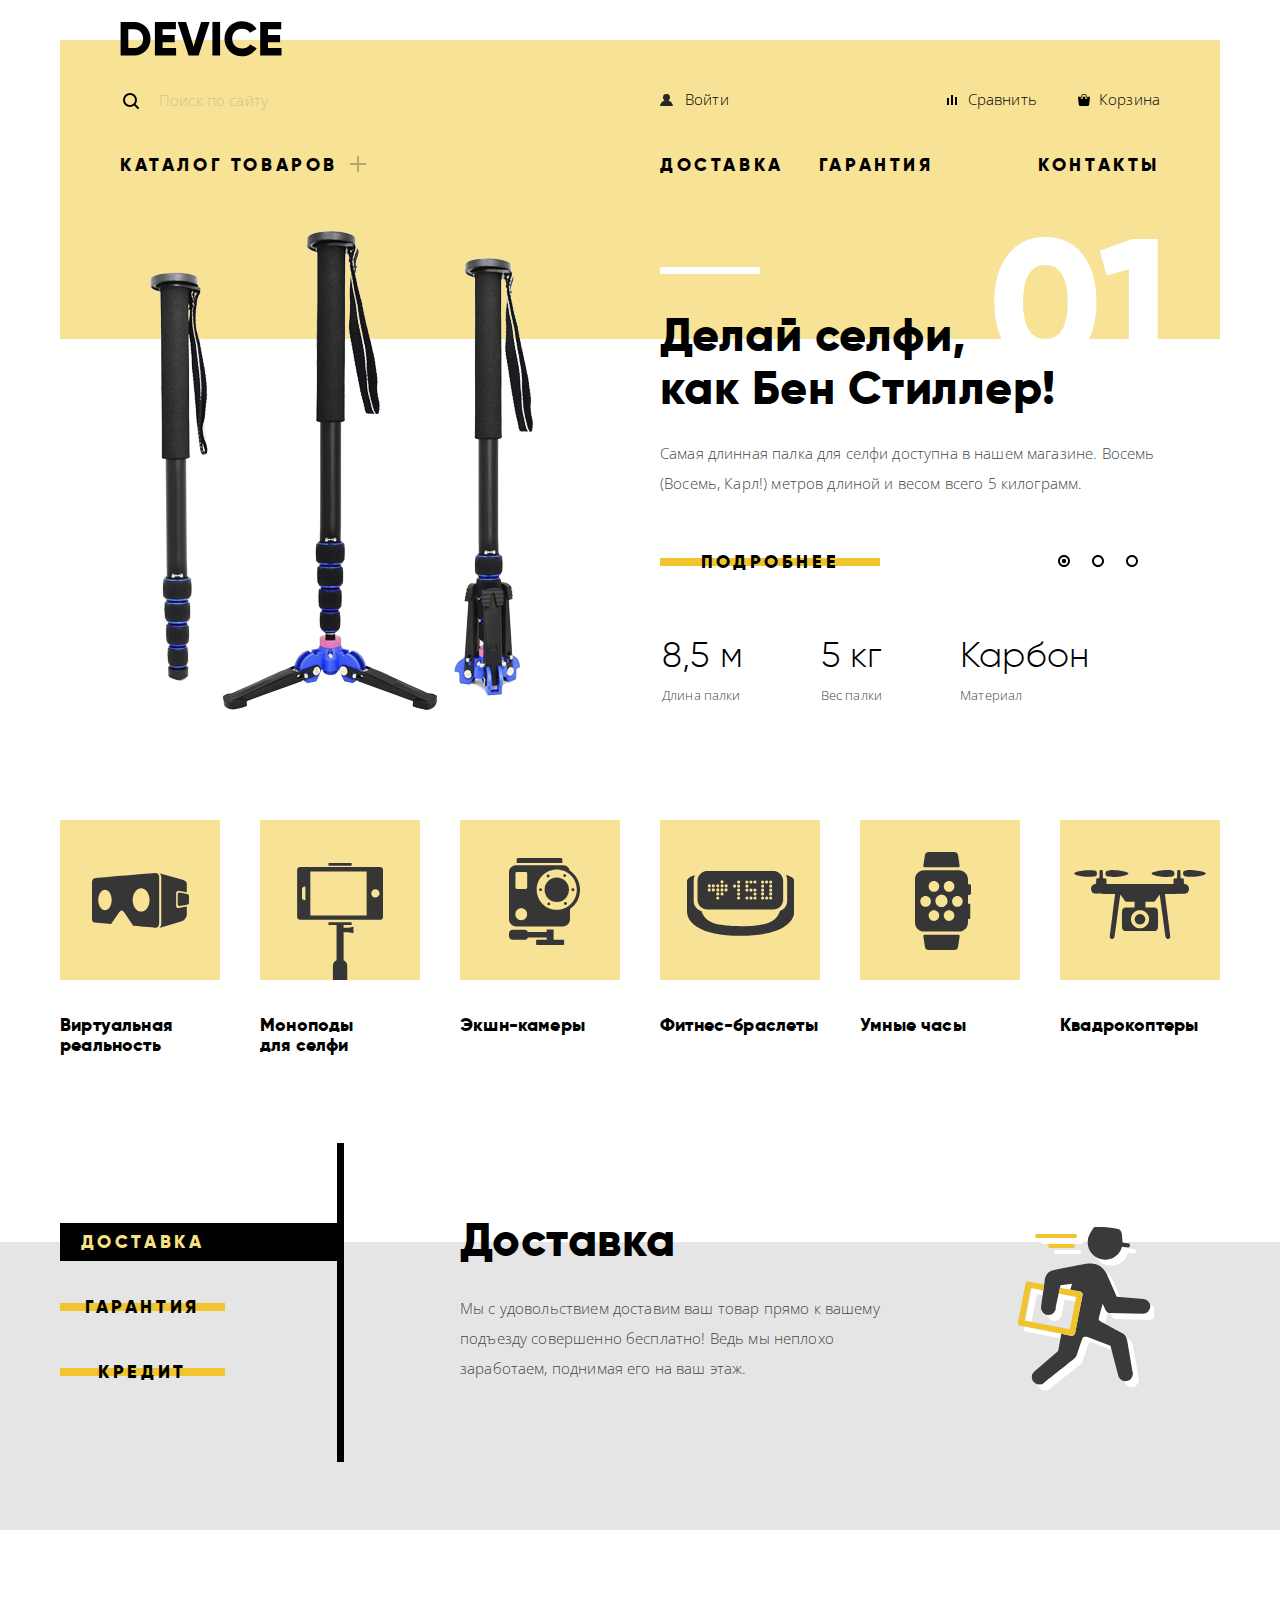
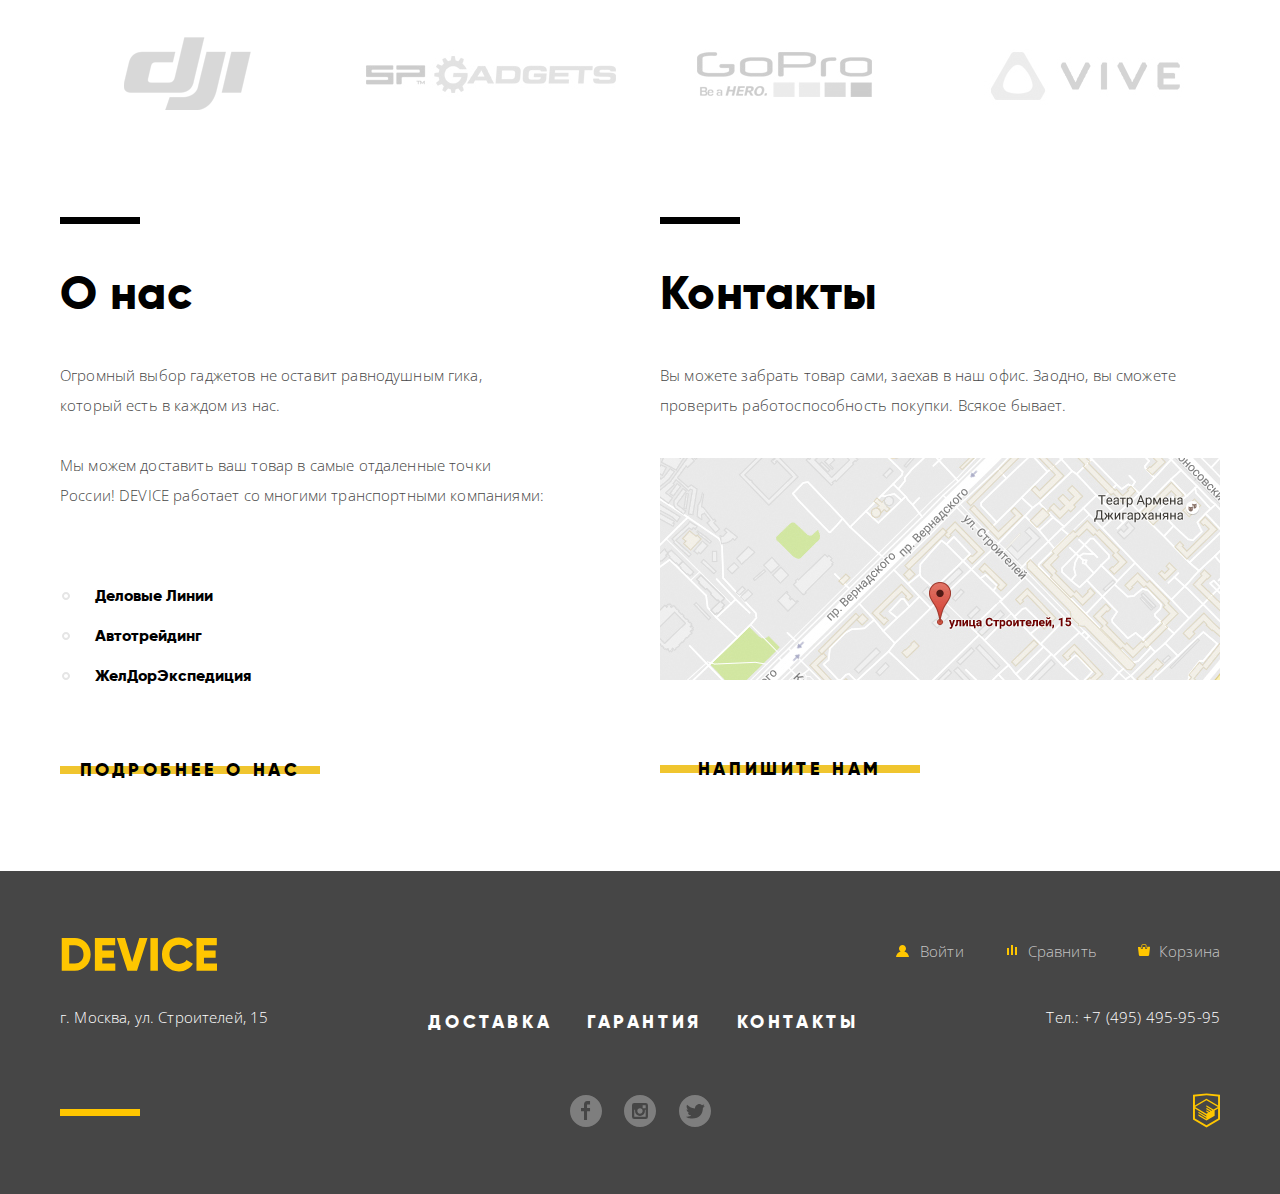
==== commit 3e9c5aec: "правки" ====
--- a/index.html
+++ b/index.html
@@ -5,7 +5,7 @@
     <title>HTML Academy: Девайс</title>
     <link href="https://fonts.googleapis.com/css?family=Open+Sans:300&amp;subset=cyrillic" rel="stylesheet">
     <link href="css/normalize.css" rel="stylesheet">
-    <link href="css/style.css" rel="stylesheet">
+    <link href="css/style.min.css" rel="stylesheet">
   </head>
   <body>
 
@@ -150,7 +150,7 @@
             </li>
             <li class="catalog-icon-categories">
               <a class="icon icon2" href="monopods.html">
-                <h3>Моноподы для селфи</h3>
+                <h3>Моноподы для&nbsp;селфи</h3>
                 <div class="catalog-icon-icons"></div>
               </a>
             </li>
--- a/css/style.min.css
+++ b/css/style.min.css
@@ -0,0 +1 @@
+@-webkit-keyframes effect{0%{opacity:0}to{opacity:1}}@keyframes effect{0%{opacity:0}to{opacity:1}}@font-face{font-family:"Gilroy";src:url(../fonts/gilroyextrabold-webfont.woff2) format("woff2");font-weight:800;font-style:normal}@font-face{font-family:"Gilroy";src:url(../fonts/gilroylight-webfont.woff2) format("woff2");font-weight:300;font-style:normal}body{min-width:1200px;margin:0;padding:0;font-family:"Open Sans",Tahoma,sans-serif;font-size:15px;letter-spacing:.01em;line-height:30px;font-weight:300;color:#464646;background-color:#fff}a{text-decoration:none}.visually-hidden{position:absolute;width:1px;height:1px;margin:-1px;border:0;padding:0;white-space:nowrap;-webkit-clip-path:inset(100%);clip-path:inset(100%);clip:rect(0 0 0 0);overflow:hidden}.container{width:1160px;margin-left:auto;margin-right:auto;margin-bottom:0;padding-left:20px;padding-right:20px}.main-header{display:-webkit-box;display:-ms-flexbox;display:flex;-webkit-box-orient:vertical;-webkit-box-direction:normal;-ms-flex-direction:column;flex-direction:column;margin-top:40px;padding-left:60px;padding-right:60px;background-color:#f7e296;height:299px}.header-catalog{height:186px;margin-bottom:36px}.header-logo{margin-top:-19px;margin-bottom:24px;width:164px;height:36px}.cart-link:focus,.cart-link:hover,.compare-link:focus,.compare-link:hover,.login-link:focus .profile-link:focus,.login-link:hover,.main-header a[href]:focus,.main-header a[href]:hover,.profile-link:hover{opacity:.6}.cart-link:active,.compare-link:active,.login-link:active,.main-header a[href]:active,.profile-link:active{opacity:.3}.navigation,.search-navigation{display:-webkit-box;display:-ms-flexbox;display:flex}.navigation{-webkit-box-pack:justify;-ms-flex-pack:justify;justify-content:space-between;margin:0 0 25px}.search-navigation{position:relative;width:441px;white-space:nowrap}.search-navigation input{height:49px;width:356px;margin:0;padding-top:2px;padding-left:39px;padding-bottom:11px;border:0;font-family:"Open Sans",Tahoma,sans-serif;font-size:15px;letter-spacing:.01em;line-height:36px;font-weight:300;opacity:.3;border-bottom:2px solid transparent;background-color:transparent}.search-navigation::before{content:"";position:absolute;top:12px;left:3px;width:16px;height:16px;background-image:url(../img/search.svg);background-repeat:no-repeat;background-position:0 0}.search-navigation input:hover{opacity:.6;border-bottom:2px solid transparent}.search-navigation input:active,.search-navigation input:focus{opacity:1;border-bottom:2px solid #000;outline:0}.search-navigation-input:focus+.search{display:block}.navigation button{display:none;height:49px;width:85px;padding:0;margin:0;border:2px solid #000;border-radius:0;background-color:transparent}.navigation button:focus,.navigation button:hover{display:block;color:#fff;background-color:#000;outline:0}.navigation button:active{display:block;color:rgba(255,255,255,.3);background-color:#000;outline:0}.user-navigation{display:-webkit-box;display:-ms-flexbox;display:flex;-webkit-box-pack:justify;-ms-flex-pack:justify;justify-content:space-between;-ms-flex-wrap:wrap;flex-wrap:wrap;width:500px;margin:0;padding:0;font-size:15px;line-height:36px;color:#000}.login-link{position:relative;padding-left:25px}.cart-link::before,.catalog-link::after,.compare-link::before,.login-link::before{content:"";position:absolute;top:13px;left:0;width:13px;height:12px;background-image:url(../img/user.svg);background-repeat:no-repeat;background-position:0 0}.exit,.login{margin-right:16px}.exit{opacity:.3}.compare-link{position:relative;padding-left:27px}.compare{margin-left:auto}.cart-link::before,.catalog-link::after,.compare-link::before{top:14px;left:6px;width:10px;height:10px;background-image:url(../img/compare.svg)}.cart-link{position:relative;padding-left:25px}.cart{margin-left:37px}.cart-link::before,.catalog-link::after{top:13px;left:4px;width:12px;height:12px;background-image:url(../img/cart.svg)}.main-navigation{margin-bottom:38px;font-family:"Gilroy",Tahoma,sans-serif;font-size:18px;letter-spacing:.2em;line-height:normal;font-weight:800;text-transform:uppercase;color:#000}.site-navigation{display:-webkit-box;display:-ms-flexbox;display:flex;-webkit-box-pack:justify;-ms-flex-pack:justify;justify-content:space-between;-ms-flex-wrap:wrap;flex-wrap:wrap;padding:0;margin:0 auto}.main-navigation li{white-space:nowrap}.catalog{position:relative;width:540px;margin-left:0}.guarantee-link{margin-left:35px;margin-right:auto}.catalog-link::after{top:1px;left:221px;width:16px;height:16px;margin-left:9px;background-image:url(../img/plus.svg);opacity:.3}.site-navigation .drop-menu{position:absolute;top:20px;left:-60px;z-index:3;display:none;-webkit-box-orient:vertical;-webkit-box-direction:normal;-ms-flex-direction:column;flex-direction:column;-ms-flex-wrap:wrap;flex-wrap:wrap;-webkit-box-align:stretch;-ms-flex-align:stretch;align-items:stretch;-ms-flex-line-pack:start;align-content:flex-start;width:1160px;height:140px;margin:0;padding:25px 0 0;background:#f7e296;font-family:"Open Sans",Tahoma,sans-serif;font-size:15px;letter-spacing:.01em;line-height:36px;font-weight:300}.smart-watch{margin-bottom:40px}.drop-menu li{margin-left:60px}.drop-menu a{letter-spacing:normal;text-transform:none}.catalog:hover .drop-menu,.drop-menu a{display:-webkit-box;display:-ms-flexbox;display:flex}.drop-menu,.search-navigation,.site-navigation,.user-navigation{list-style:none}.drop-menu a,.site-navigation a,.user-navigation a{display:block;color:#000}.search-navigation a:hover,.site-navigation a:focus,.site-navigation a:hover,.user-navigation a:focus{color:rgba(0,0,0,.6)}.breadcrumbs a,.site-navigation a:active{color:rgba(0,0,0,.3)}.search-navigation a:focus{color:#000}.slide b{font-family:"Gilroy",Tahoma,sans-serif;font-size:47px;line-height:normal;font-weight:800;letter-spacing:.01em;color:#000}.company p,.info p,.slider-text p{font:inherit}.slider{position:relative;width:1160px;max-height:497px;margin:-112px auto 107px;padding:0}.slide{display:none;margin:0;padding:0}.slide-wrapper{display:-webkit-box;display:-ms-flexbox;display:flex;width:1160px;margin:0;padding:0}.slider-text{display:block;-webkit-box-ordinal-group:3;-ms-flex-order:2;order:2;width:560px;padding:0;margin-top:82px}.slider-text p{margin-top:23px;margin-right:65px;margin-bottom:45px}.slide img{-webkit-box-ordinal-group:2;-ms-flex-order:1;order:1}.slide-thirst img{margin-left:89px;margin-right:auto}.slide-second img,.slide-third img{margin-left:116px;margin-top:12px;margin-right:auto}.slide-second p,.slide-third p{margin-right:100px}.slide-third img{margin-top:65px;margin-left:30px}.slider-title{position:relative;z-index:2;margin-top:80px}.slider-title::after{content:"";position:absolute;top:-42px;left:0;width:100px;height:7px;background-color:#fff}.number{position:absolute;top:-12px;right:50px;font-family:"Gilroy",Tahoma,sans-serif;font-size:179px;line-height:179px;font-weight:800;color:#fff}.navigation-slider{position:absolute;top:328px;right:60px;display:-webkit-box;display:-ms-flexbox;display:flex;margin:0}.navigation-slider label{display:inline-block;width:12px;height:12px;margin-right:22px;vertical-align:top;background-image:url(../img/radio-off.svg);cursor:pointer}.table-slide{border:0}.stroke,.table-slide tbody{display:-webkit-box;display:-ms-flexbox;display:flex;margin:0;padding:0}.stroke{-webkit-box-orient:vertical;-webkit-box-direction:reverse;-ms-flex-direction:column-reverse;flex-direction:column-reverse;margin:0 78px 0 0}.slide-third .stroke{margin-right:45px}.stroke1{display:block;margin:0;padding:0;font-size:13px;font-weight:300;color:inherit}.button,.stroke2{font-family:"Gilroy",Tahoma,sans-serif;line-height:normal;color:#000}.stroke2{margin:0 0 5px;display:block;padding:0;font-size:36px;font-weight:300}.slider-text .button{width:210px;margin:0 0 52px}.button{position:relative;display:inline-block;z-index:1;padding:9px 5px;font-size:18px;letter-spacing:.2em;font-weight:800;vertical-align:middle;text-align:center;text-transform:uppercase;text-decoration:none}.button::after{content:"";position:absolute;top:50%;right:0;left:0;z-index:-1;-webkit-transform:translateY(-50%);-ms-transform:translateY(-50%);transform:translateY(-50%);height:8px;background-color:#f0c52e;-webkit-transition:height .3s ease-in-out;-o-transition:height .3s ease-in-out;transition:height .3s ease-in-out}.button:focus::after,.button:hover::after{height:100%}.button:active{display:inline-block;color:rgba(0,0,0,.3)}#product-1:checked~.container #slide1,#product-2:checked~.container #slide2,#product-3:checked~.container #slide3{display:-webkit-box;display:-ms-flexbox;display:flex}#product-1:checked~.container label[for=product-1],#product-2:checked~.container label[for=product-2],#product-3:checked~.container label[for=product-3]{background-image:url(../img/radio-on.svg)}.main-index input{display:none}.catalog-icon-list{display:-webkit-box;display:-ms-flexbox;display:flex;-webkit-box-pack:justify;-ms-flex-pack:justify;justify-content:space-between;-webkit-box-align:start;-ms-flex-align:start;align-items:flex-start;position:relative;top:0;margin:0;padding:0;list-style:none}.icon1::before,.icon2::before,.icon3::before,.icon4::before,.icon5::before,.icon6::before{content:"";position:absolute;top:0;z-index:1;width:160px;height:160px;background-image:url(../img/popular-1.svg);background-repeat:no-repeat;background-position:50% 50%}.icon2::before,.icon3::before,.icon4::before,.icon5::before,.icon6::before{background-image:url(../img/popular-2.svg);background-position:50% 100%}.icon3::before,.icon4::before,.icon5::before,.icon6::before{background-image:url(../img/popular-3.svg);background-position:55% 52%}.icon4::before,.icon5::before,.icon6::before{background-image:url(../img/popular-4.svg);background-position:50% 54%}.icon5::before,.icon6::before{background-image:url(../img/popular-5.svg);background-position:53% 52%}.icon6::before{background-image:url(../img/popular-6.svg);background-position:50% 55%}.catalog-icon-list h3{-webkit-box-ordinal-group:3;-ms-flex-order:2;order:2;margin-top:0;font-family:"Gilroy",Tahoma,sans-serif;font-size:18px;letter-spacing:.01em;line-height:normal;font-weight:800;vertical-align:top;list-style:none}.catalog-icon-categories div{-webkit-box-ordinal-group:2;-ms-flex-order:1;order:1;margin-bottom:35px;width:160px;height:160px;background-color:rgba(240,197,46,.5)}.catalog-icon-categories{position:relative;margin-left:40px;margin-bottom:85px}.catalog-icon-categories:first-child{margin-left:0}.icon{display:-webkit-box;display:-ms-flexbox;display:flex;-webkit-box-orient:vertical;-webkit-box-direction:normal;-ms-flex-direction:column;flex-direction:column;width:160px;margin-bottom:0;color:#000}.icon:focus::before,.icon:hover::before{background-color:#f0c52e}.icon:active h3,.icon:active::before{opacity:.3}.icon:active .catalog-icon-icons{background-color:#f0c52e}.info{position:relative;min-height:288px;margin-top:84px;margin-bottom:95px;padding:0;background-color:#e5e5e5}.info-block{display:-webkit-box;display:-ms-flexbox;display:flex;-webkit-box-pack:justify;-ms-flex-pack:justify;justify-content:space-between;position:relative}.info-navigation{position:relative;width:280px;margin-top:-19px;font-family:"Gilroy",Tahoma,sans-serif;font-size:18px;letter-spacing:.2em;line-height:normal;font-weight:800;text-transform:uppercase;color:#000}.info-about-us{display:none;position:relative;width:760px;margin-top:-28px;margin-left:120px}.info-navigation label{z-index:1;min-width:125px;max-width:250px;min-height:20px;padding-left:20px;padding-right:20px;margin-bottom:27px;background-color:transparent;border:0;outline:0;cursor:pointer}#info-button-1:checked~.info #delivery,#info-button-2:checked~.info #warranty,#info-button-3:checked~.info #credit{display:block}#info-button-1:checked~.info label[for=info-button-1],#info-button-2:checked~.info label[for=info-button-2],#info-button-3:checked~.info label[for=info-button-3]{color:#f7e184}#info-button-1:checked~.info label[for=info-button-1]::after,#info-button-2:checked~.info label[for=info-button-2]::after,#info-button-3:checked~.info label[for=info-button-3]::after{top:50%;width:280px;height:100%;background-color:#000}.info-navigation::before{content:"";position:absolute;top:-80px;left:277px;width:7px;height:319px;background-color:#000}.info-about{margin:0 0 26px;font-family:"Gilroy",Tahoma,sans-serif;font-size:47px;letter-spacing:.01em;line-height:normal;font-weight:800;color:#000}.info-about-us p{width:435px;margin:0;padding:0}.credit-icon,.delivery-icon,.warranty-icon{position:absolute;top:13px;left:558px;width:136px;height:164px;background-image:url(../img/delivery.svg);background-repeat:no-repeat}.credit-icon,.warranty-icon{top:-7px;left:543px;width:171px;height:195px;background-image:url(../img/warranty.svg)}.credit-icon{left:534px;width:156px;height:188px;background-image:url(../img/credit.svg)}.logotypes-fabricator{position:relative;display:-webkit-box;display:-ms-flexbox;display:flex;-webkit-box-pack:justify;-ms-flex-pack:justify;justify-content:space-between;-webkit-box-orient:horizontal;-webkit-box-direction:normal;-ms-flex-direction:row;flex-direction:row;padding:0;margin-bottom:86px;list-style:none}.logotype-1::before,.logotype-2::before,.logotype-3::before,.logotype-4::before{content:"";display:none;position:absolute;top:0;width:260px;height:100px;background-image:url(../img/logo-1_hover.png);background-repeat:no-repeat}.logotype-2::before,.logotype-3::before,.logotype-4::before{background-image:url(../img/logo-2_hover.png)}.logotype-3::before,.logotype-4::before{background-image:url(../img/logo-3_hover.png)}.logotype-4::before{background-image:url(../img/logo-4_hover.png)}.catalog-item:hover .catalog-hover,.logotype-1:hover::before,.logotype-2:hover::before,.logotype-3:hover::before,.logotype-4:hover::before{display:block}.about-us-title{position:relative;margin-top:47px;margin-bottom:40px;font-family:"Gilroy",Tahoma,sans-serif;font-size:47px;letter-spacing:.01em;line-height:normal;font-weight:800;color:#000}.about-us-title::after{content:"";position:absolute;top:-50px;left:0;width:80px;height:7px;background-color:#000}.company{display:-webkit-box;display:-ms-flexbox;display:flex;-webkit-box-pack:justify;-ms-flex-pack:justify;justify-content:space-between;padding:0;margin-bottom:82px}.about-us{width:560px;padding-right:75px}.contacts{width:560px;margin-left:40px}.about-us p{margin-bottom:30px}.contacts p{margin-bottom:38px}.about-us ul{margin-top:66px;margin-bottom:55px}.list{padding-left:35px;font-family:"Gilroy",Tahoma,sans-serif;font-size:16px;letter-spacing:0;line-height:40px;font-weight:800;color:#000;list-style:none}.breadcrumbs li,.list li{position:relative}.breadcrumbs li::after,.list li::before{content:"";position:absolute;background-repeat:no-repeat}.list li::before{left:-38px;top:11px;width:18px;height:18px;background-image:url(../img/bulit.svg)}.contacts img{margin-bottom:61px}.about-us-button,.write-us{min-width:250px;max-width:560px;cursor:pointer}.breadcrumbs,.page-title{margin-left:60px;margin-top:0;padding:0;letter-spacing:.01em}.page-title{line-height:normal;color:#000;margin-bottom:17px;font-family:"Gilroy",Tahoma,sans-serif;font-size:47px;font-weight:800}.breadcrumbs{display:-webkit-box;display:-ms-flexbox;display:flex;-webkit-box-pack:start;-ms-flex-pack:start;justify-content:flex-start;-ms-flex-wrap:wrap;flex-wrap:wrap;margin-bottom:44px;font-family:"Open Sans",Tahoma,sans-serif;font-size:14px;font-weight:300;color:rgba(0,0,0,.3);list-style:none}.breadcrumbs li{margin-right:37px}.breadcrumbs li::after{top:12px;right:-19px;width:4px;height:7px;background-image:url(../img/nav-arrow.svg);background-color:transparent}.breadcrumbs li:last-child{margin-right:0}.breadcrumbs a:focus,.breadcrumbs a:hover{color:rgba(0,0,0,.6)}.breadcrumbs a:active{color:rgba(0,0,0,.1)}.breadcrumbs-current::after{display:none}.titles-container{min-height:70px;margin:0;padding:0;background-color:rgba(0,0,0,.08)}.linear-gradient{background-image:-webkit-gradient(linear,left top,right top,color-stop(29%,#e1e1e1),color-stop(29%,#eee));background-image:-webkit-linear-gradient(left,#e1e1e1 29%,#eee 29%);background-image:-o-linear-gradient(left,#e1e1e1 29%,#eee 29%);background-image:linear-gradient(to right,#e1e1e1 29%,#eee 29%)}.linear-gradient-catalog{background-image:-webkit-gradient(linear,left top,right top,color-stop(29%,#eee),color-stop(29%,#fff));background-image:-webkit-linear-gradient(left,#eee 29%,#fff 29%);background-image:-o-linear-gradient(left,#eee 29%,#fff 29%);background-image:linear-gradient(to right,#eee 29%,#fff 29%)}.titles-wrapper{display:-webkit-box;display:-ms-flexbox;display:flex;-webkit-box-pack:justify;-ms-flex-pack:justify;justify-content:flex-end;-webkit-box-align:center;-ms-flex-align:center;align-items:center;height:70px;padding:0}.filtrs-title,.sort-title{padding:0;font-family:"Gilroy",Tahoma,sans-serif;font-size:16px;letter-spacing:.2em;line-height:normal;font-weight:800;text-transform:uppercase;color:#000}.sort-title{margin:0}.filtrs-title{margin:-127px 0 108px}.sort{display:-webkit-box;display:-ms-flexbox;display:flex;-webkit-box-pack:justify;-ms-flex-pack:justify;justify-content:space-between;-webkit-box-align:center;-ms-flex-align:center;align-items:center;width:760px}.sort-list a{font-size:14px;letter-spacing:0;line-height:18px;font-weight:300;color:rgba(0,0,0,.3)}.sort-list a:focus,.sort-list a:hover{color:rgba(0,0,0,.6)}.current a,.sort-list a:active{color:#000}.sort-list,.sort-list-min{display:-webkit-box;display:-ms-flexbox;display:flex;-webkit-box-pack:start;-ms-flex-pack:start;justify-content:flex-start;width:500px;padding:0;margin:0 auto 0 55px;list-style:none}.sort-list li{margin-right:29px}.sort-list-min{-webkit-box-pack:justify;-ms-flex-pack:justify;justify-content:space-between;width:42px;height:15px;margin:0}.max,.min{position:relative;width:11px;height:10px}.max a::after,.min a::after{content:"";top:0;left:0;position:absolute;width:11px;height:10px;background-repeat:no-repeat}.max a::after{opacity:.2;background-image:url(../img/icon-up-dir.svg)}.min a::after{background-image:url(../img/icon-down-dir.svg)}.max a:focus::after,.max a:hover::after,.min a:focus::after,.min a:hover::after{opacity:.4}.max a:active::after,.min a:active::after{opacity:1}.catalog-container .container{display:-webkit-box;display:-ms-flexbox;display:flex}.filtrs{width:200px;padding:0;margin-top:84px;margin-left:60px}.filter legend::before{content:"";top:-15px;position:absolute;width:200px;height:2px;background-color:#000}.filter fieldset{border:0;padding:0}.price-block{margin:0 0 52px}.color-block{margin:0 0 45px}.bluetooth-block{margin:0 0 49px}.filter legend{position:relative;margin-bottom:20px;font-family:"Gilroy",Tahoma,sans-serif;font-size:18px;letter-spacing:.01em;line-height:normal;font-weight:800;color:#000}.price-controls{height:23px;margin:0;padding:0}.price-controls input,.price-controls label{color:rgba(0,0,0,.2);letter-spacing:0;line-height:22px}.price-controls input{width:64px;padding-left:5px;font-size:14px;font-weight:300;background-color:transparent;border:0;outline:0}.filter-option label,.price-controls label{font-size:14px;font-weight:300;cursor:pointer}.price-controls label{vertical-align:top;display:inline-block}.range-controls{position:relative;margin-top:15px;margin-bottom:8px}.range-controls .scale{height:2px;background:#dbdbdb}.range-controls .bar{width:55%;height:2px;background:#91c92f}.range-toggle{position:absolute;top:-10px;width:20px;height:23px;background-image:url(../img/filter-button.svg);background-repeat:no-repeat;cursor:pointer;-webkit-transition:-webkit-transform .3s ease-in-out;-o-transition:transform .3s ease-in-out;transition:transform .3s ease-in-out;transition:transform .3s ease-in-out,-webkit-transform .3s ease-in-out}.range-toggle:active{-webkit-transform:scale(1.2);-ms-transform:scale(1.2);transform:scale(1.2)}.range-toggle-min{left:0}.range-toggle-max{left:55%}.filter-option label{position:relative;display:block;letter-spacing:.01em;line-height:40px;color:#000}.filter ul{margin:0;padding:0;list-style:none}.filter-option{margin-left:40px;padding:0}.filter-input:focus,.filter-input:hover,.main-footer a[href]:focus,.main-footer a[href]:hover{opacity:.6}.filter-input:disabled+label{opacity:.25}.filter-input-checkbox+label::before{content:"";position:absolute;top:7px;left:-41px;width:23px;height:23px;background-image:url(../img/checkbox-off.svg);background-repeat:no-repeat}.filter-input-checkbox:checked+label::before{content:"";position:absolute;top:7px;left:-41px;width:27px;height:23px;background-image:url(../img/checkbox-on.svg);background-repeat:no-repeat}.filter-input-radio+label::before{content:"";position:absolute;top:7px;left:-40px;width:25px;height:25px;background-image:url(../img/radio-off.svg);background-repeat:no-repeat}.filter-input-radio:checked+label::before{content:"";position:absolute;top:7px;left:-40px;width:25px;height:25px;background-image:url(../img/radio-on.svg);background-repeat:no-repeat}.filter-input-checkbox+label:focus::before,.filter-input-checkbox+label:hover::before,.filter-input-checkbox:checked+label:focus::before,.filter-input-checkbox:checked+label:hover::before,.filter-input-radio+label:focus::before,.filter-input-radio+label:hover::before,.filter-input-radio:checked+label:focus::before,.filter-input-radio:checked+label:hover::before{opacity:.6}.catalog-list,.catalog-wrapper{width:760px;display:-webkit-box;display:-ms-flexbox;display:flex}.catalog-wrapper{-webkit-box-orient:vertical;-webkit-box-direction:normal;-ms-flex-direction:column;flex-direction:column;margin-top:68px;margin-left:140px}.catalog-list{margin:0;padding:0;-webkit-box-pack:justify;-ms-flex-pack:justify;justify-content:space-between;-ms-flex-wrap:wrap;flex-wrap:wrap;list-style:none}.catalog-item-image{-webkit-box-ordinal-group:0;-ms-flex-order:-1;order:-1;width:360px;height:380px;margin:0 0 33px;background-color:#ececec}.catalog-item{display:-webkit-box;display:-ms-flexbox;display:flex;-ms-flex-wrap:wrap;flex-wrap:wrap;-ms-flex-line-pack:start;align-content:flex-start;position:relative;width:360px;min-height:465px;margin-bottom:42px;margin-right:40px}.catalog-item:nth-child(2n){margin-right:0}.device,.price{font-family:"Gilroy",Tahoma,sans-serif;letter-spacing:.01em;line-height:normal}.device{margin:0;text-transform:none;font-size:18px;font-weight:800;color:#000}.catalog-item a{width:260px;margin:0;padding:0}.price{width:100px;font-size:16px;font-weight:300;color:#464646;text-align:right}.catalog-hover{position:absolute;top:0;left:0;display:none;text-align:center;width:360px;height:207px;padding-top:173px;padding-left:0;background-color:rgba(238,238,238,.7)}.new{position:relative}.new::before{content:"";top:28px;right:27px;z-index:3;position:absolute;width:60px;height:61px;background-image:url(../img/new.png);background-repeat:no-repeat}.catalog-cart,.filter button{width:200px;border:0;border-radius:0;background-color:transparent;cursor:pointer}.filter button{margin-top:-30px}.catalog-cart:focus,.catalog-cart:hover,.filter button:focus,.filter button:hover{outline:0}.catalog-cart:active,.filter button:active{color:rgba(0,0,0,.3);background-color:#f0c52e;outline:0}.catalog-compare{font-size:13px;letter-spacing:.01em;font-weight:300;color:rgba(0,0,0,.5);text-align:center;vertical-align:middle;border:0;border-radius:0;background-color:inherit}.catalog-compare:focus,.catalog-compare:hover{color:#000;outline:0}.catalog-compare:active{color:rgba(0,0,0,.2);outline:0}.catalog-hover,.pagination-item,.pagination-menu{list-style:none}.pagination-container{-webkit-box-align:center;-ms-flex-align:center;align-items:center;width:760px;height:70px;margin-left:0;margin-top:-13px;margin-bottom:77px;background-color:rgba(0,0,0,.08)}.pagination-container,.pagination-list{display:-webkit-box;display:-ms-flexbox;display:flex;-webkit-box-pack:justify;-ms-flex-pack:justify;justify-content:space-between;padding:0}.pagination-item{margin-left:30px}.pagination-item:first-child{margin-left:0}.pagination-item a{font-family:"Gilroy",Tahoma,sans-serif;font-size:16px;letter-spacing:.2em;line-height:normal;font-weight:800;color:rgba(0,0,0,.3)}.pagination-item a:focus,.pagination-item a:hover{color:rgba(0,0,0,.6)}.pagination-item a:active,.pagination-item-current a{color:#000}.pagination-menu{width:137px;height:70px;font-family:"Gilroy",Tahoma,sans-serif;font-size:16px;letter-spacing:.2em;line-height:normal;font-weight:800;border:0;border-radius:0;background-color:transparent}.pagination-menu:focus,.pagination-menu:hover{background-color:rgba(0,0,0,.08)}.pagination-menu:active{color:rgba(0,0,0,.3);background-color:rgba(0,0,0,.08)}.main-footer{min-height:261px;padding-top:62px;color:#fff;background-color:#464646}.first-line{display:-webkit-box;display:-ms-flexbox;display:flex;-webkit-box-pack:justify;-ms-flex-pack:justify;justify-content:space-between;margin-bottom:21px}.footer-logo{margin-top:4px}.main-footer a[href]:active{opacity:.3}.footer-site-navigation,.footer-user-navigation{list-style:none}.footer-user-navigation{width:328px;display:-webkit-box;display:-ms-flexbox;display:flex;-webkit-box-pack:justify;-ms-flex-pack:justify;justify-content:space-between;padding:0;margin:0;font-size:15px;line-height:36px;text-align:right}.footer-user-navigation a{color:rgba(255,255,255,.7)}.login-link-footer{position:relative;padding-left:28px}.cart-link-footer::before,.compare-link-footer::before,.login-link-footer::before{content:"";position:absolute;top:4px;left:4px;width:13px;height:12px;background-image:url(../img/user_footer.svg);background-repeat:no-repeat;background-position:0 0}.compare-link-footer{position:relative;padding-left:27px}.cart-link-footer::before,.compare-link-footer::before{left:6px;width:10px;height:10px;background-image:url(../img/compare_footer.svg)}.cart-link-footer{position:relative;padding-left:25px}.cart-link-footer::before{top:3px;left:4px;width:12px;height:12px;background-image:url(../img/cart_footer.svg)}.cart-link-footer:focus,.cart-link-footer:hover,.compare-link-footer:focus,.compare-link-footer:hover,.login-link-footer:focus,.login-link-footer:hover{opacity:.6}.cart-link-footer:active,.compare-link-footer:active,.login-link-footer:active{opacity:.3}.second-line{display:-webkit-box;display:-ms-flexbox;display:flex;-webkit-box-pack:justify;-ms-flex-pack:justify;justify-content:space-between;-webkit-box-align:end;-ms-flex-align:end;align-items:flex-end;margin-bottom:61px;padding:0}.footer-contact{padding:0;margin:0 160px 0 0}.footer-contact-phone{padding:0;margin:0 0 0 auto}.footer-site-navigation{width:430px;display:-webkit-box;display:-ms-flexbox;display:flex;-webkit-box-pack:justify;-ms-flex-pack:justify;justify-content:space-between;-webkit-box-align:center;-ms-flex-align:center;align-items:center;padding:0;margin:0;font-family:"Gilroy",Tahoma,sans-serif;font-size:18px;letter-spacing:.2em;line-height:normal;font-weight:800;text-transform:uppercase;color:#000;text-align:center}.footer-site-navigation a{color:#fff}.footer-site-navigation a:focus,.footer-site-navigation a:hover{color:rgba(255,255,255,.6)}.footer-site-navigation a:active{color:rgba(255,255,255,.3)}.footer-social,.third-line{display:-webkit-box;display:-ms-flexbox;display:flex;-webkit-box-pack:justify;-ms-flex-pack:justify;justify-content:space-between}.third-line{position:relative;padding:0}.third-line::before{content:"";position:absolute;top:16px;left:0;width:80px;height:7px;background-color:#ffc600}.footer-social{width:141px;-webkit-box-align:center;-ms-flex-align:center;align-items:center;margin:0 auto;padding:0 0 0 27px;text-align:center;list-style:none;opacity:.3}.footer-social a:focus,.footer-social a:hover,.html-academy:focus,.html-academy:hover{opacity:.6}.footer-social a:active{opacity:.1}.social-button{color:#fff}.html-academy:active{opacity:.3}.modal{position:fixed;display:none}.modal-show{display:block;-webkit-animation:effect 1s;animation:effect 1s}.modal-map,.modal-write-us{top:50%;left:50%;z-index:5;margin-left:-480px;margin-top:-280px;background-color:#fff}.modal-write-us{min-height:380px;padding:93px 100px 80px;color:#000;width:760px;-webkit-box-shadow:0 10px 20px 0 rgba(4,6,6,.2),-40px 0 40px -40px rgba(2,4,6,.75),40px 0 40px -40px rgba(2,4,6,.75);box-shadow:0 10px 20px 0 rgba(4,6,6,.2),-40px 0 40px -40px rgba(2,4,6,.75),40px 0 40px -40px rgba(2,4,6,.75)}.modal-map p{position:absolute;top:0;left:0;z-index:1;margin:0}.modal-map iframe{position:relative;z-index:2;border:0}.modal-map{width:960px;height:559px;-webkit-box-shadow:0 10px 20px 0 rgba(4,6,6,.2);box-shadow:0 10px 20px 0 rgba(4,6,6,.2)}.modal-close{position:absolute;top:22px;right:22px;z-index:3;width:55px;height:55px;background-image:url(../img/modal-close.svg);background-color:transparent;border:0;border-radius:0;opacity:.5;cursor:pointer}.modal-close:focus,.modal-close:hover{opacity:1;outline:0}.modal-close:active{opacity:.3;outline:0}.write-us-form p{margin-top:0;margin-bottom:32px}.write-us-item label{font-family:"Gilroy",Tahoma,sans-serif;font-size:18px;letter-spacing:0;font-weight:800;color:#000;margin-bottom:7px}.write-us-form{display:-webkit-box;display:-ms-flexbox;display:flex;-ms-flex-wrap:wrap;flex-wrap:wrap}.write-us-form input[type=email],.write-us-form input[type=text],.write-us-form textarea{font:inherit;font-size:14px;letter-spacing:0;line-height:18px;font-weight:300;color:rgba(70,70,70,.4);background-color:rgba(245,245,245,.5);-webkit-box-sizing:border-box;box-sizing:border-box;padding:13px 20px;border:3px solid transparent}.write-us-form input[type=email],.write-us-form input[type=text]{margin:0;width:360px}.name-input{margin-right:40px}.write-us-form textarea{width:760px}.write-us-item{display:-webkit-box;display:-ms-flexbox;display:flex;-webkit-box-orient:vertical;-webkit-box-direction:normal;-ms-flex-direction:column;flex-direction:column}.write-us-form input:hover,.write-us-form textarea:hover{background-color:rgba(245,245,245,.8);border:3px solid transparent;outline:0}.write-us-form input:focus,.write-us-form textarea:focus{background-color:#fff;border:3px solid #f0c52e;opacity:0,5;outline:0}.write-us-form input:invalid{background-color:#edb5b5;border:3px solid transparent;opacity:0,5;outline:0}.write-us-form button{min-width:200px;font-family:"Gilroy",Tahoma,sans-serif;font-size:18px;letter-spacing:.2em;font-weight:800;color:#000;text-align:center;vertical-align:middle;text-transform:uppercase;border:0;border-radius:0;background-color:inherit;cursor:pointer}.write-us-form button:focus,.write-us-form button:hover{outline:0}.write-us-form button:active{color:rgba(0,0,0,.3);background-color:#f0c52e;outline:0}
